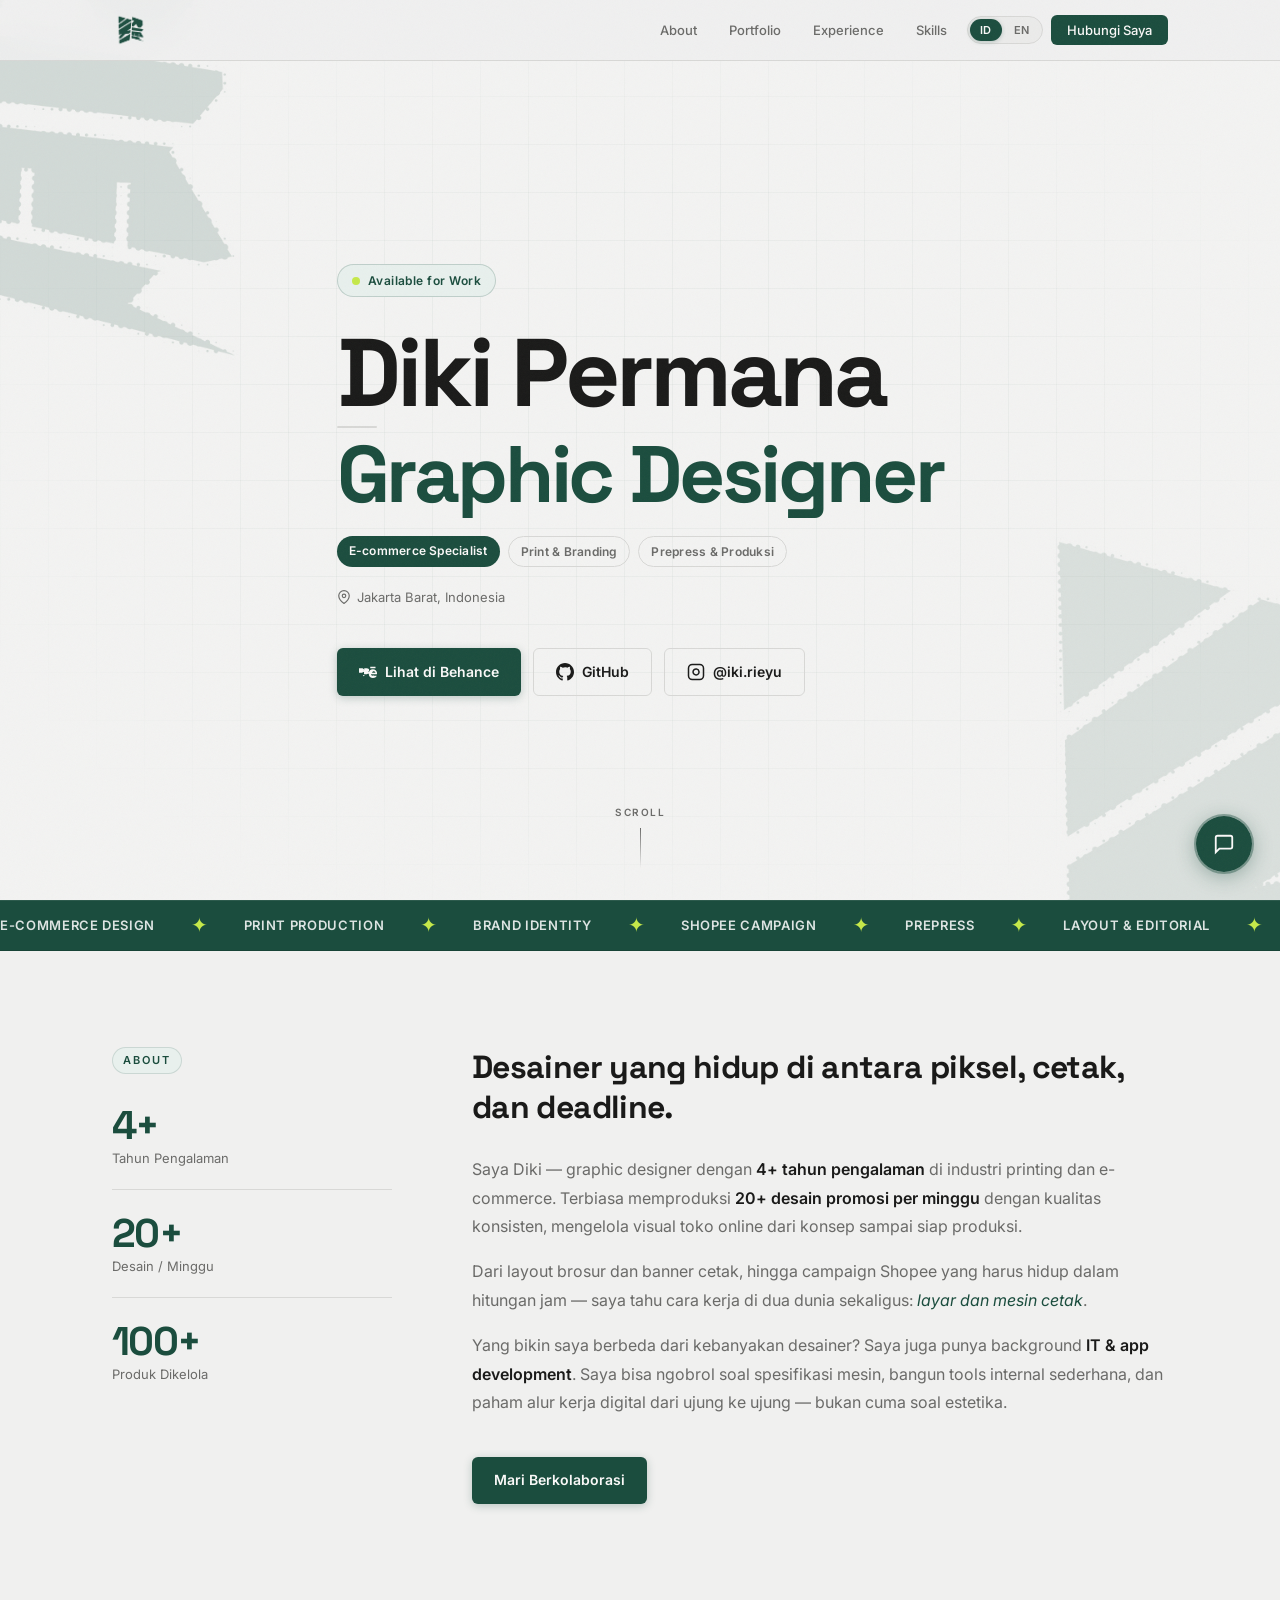
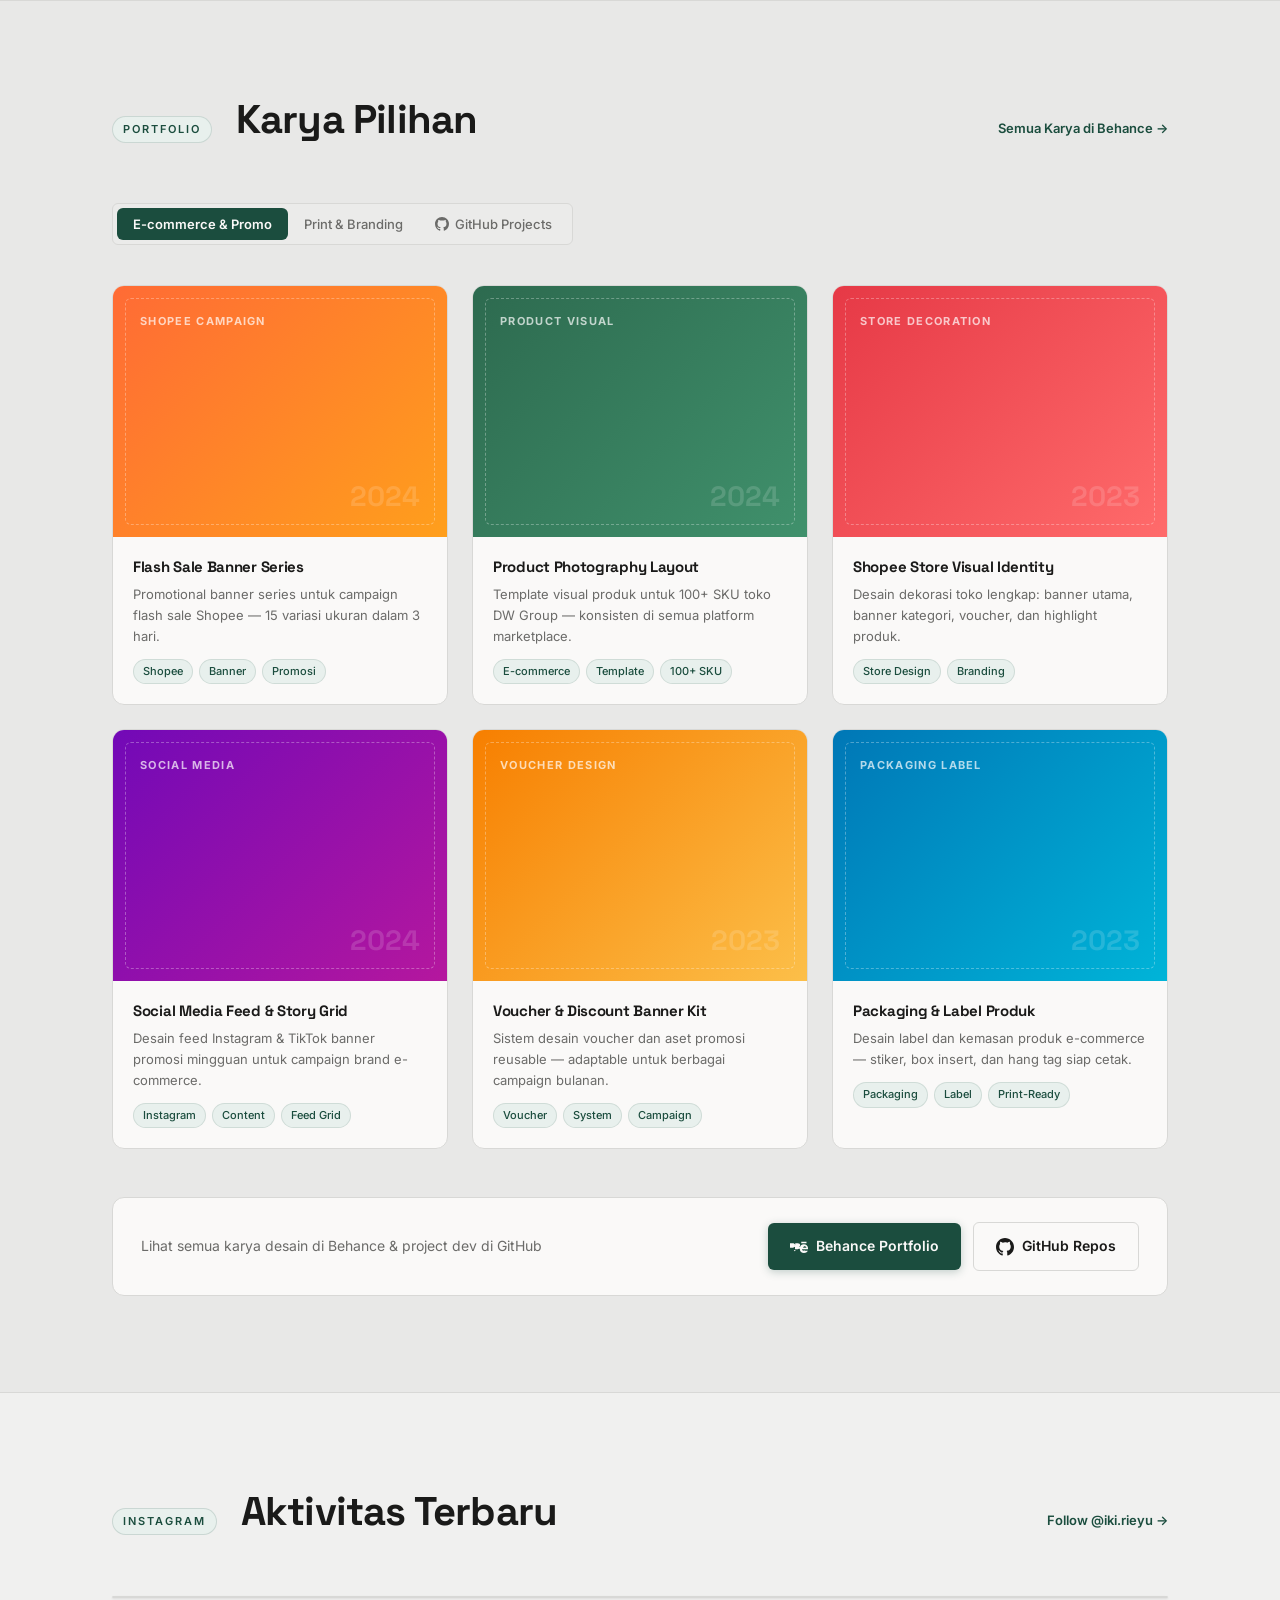
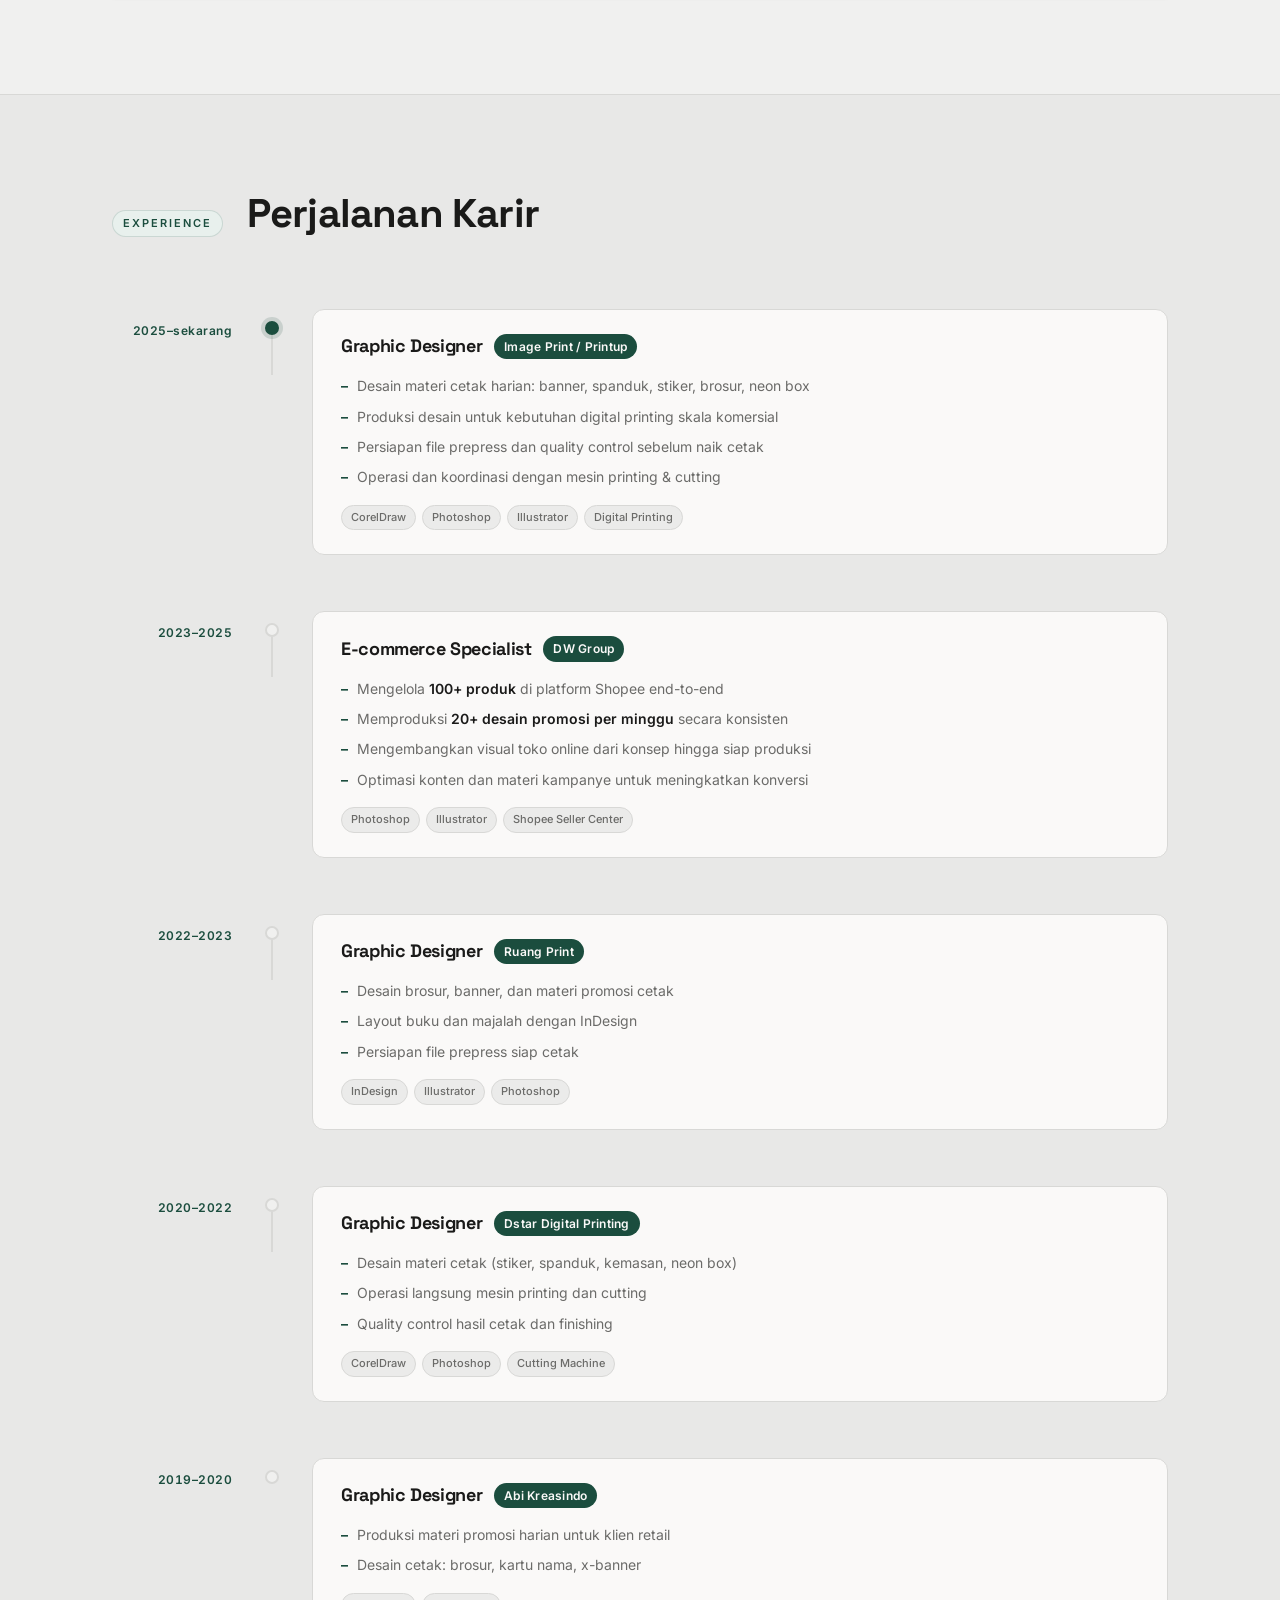
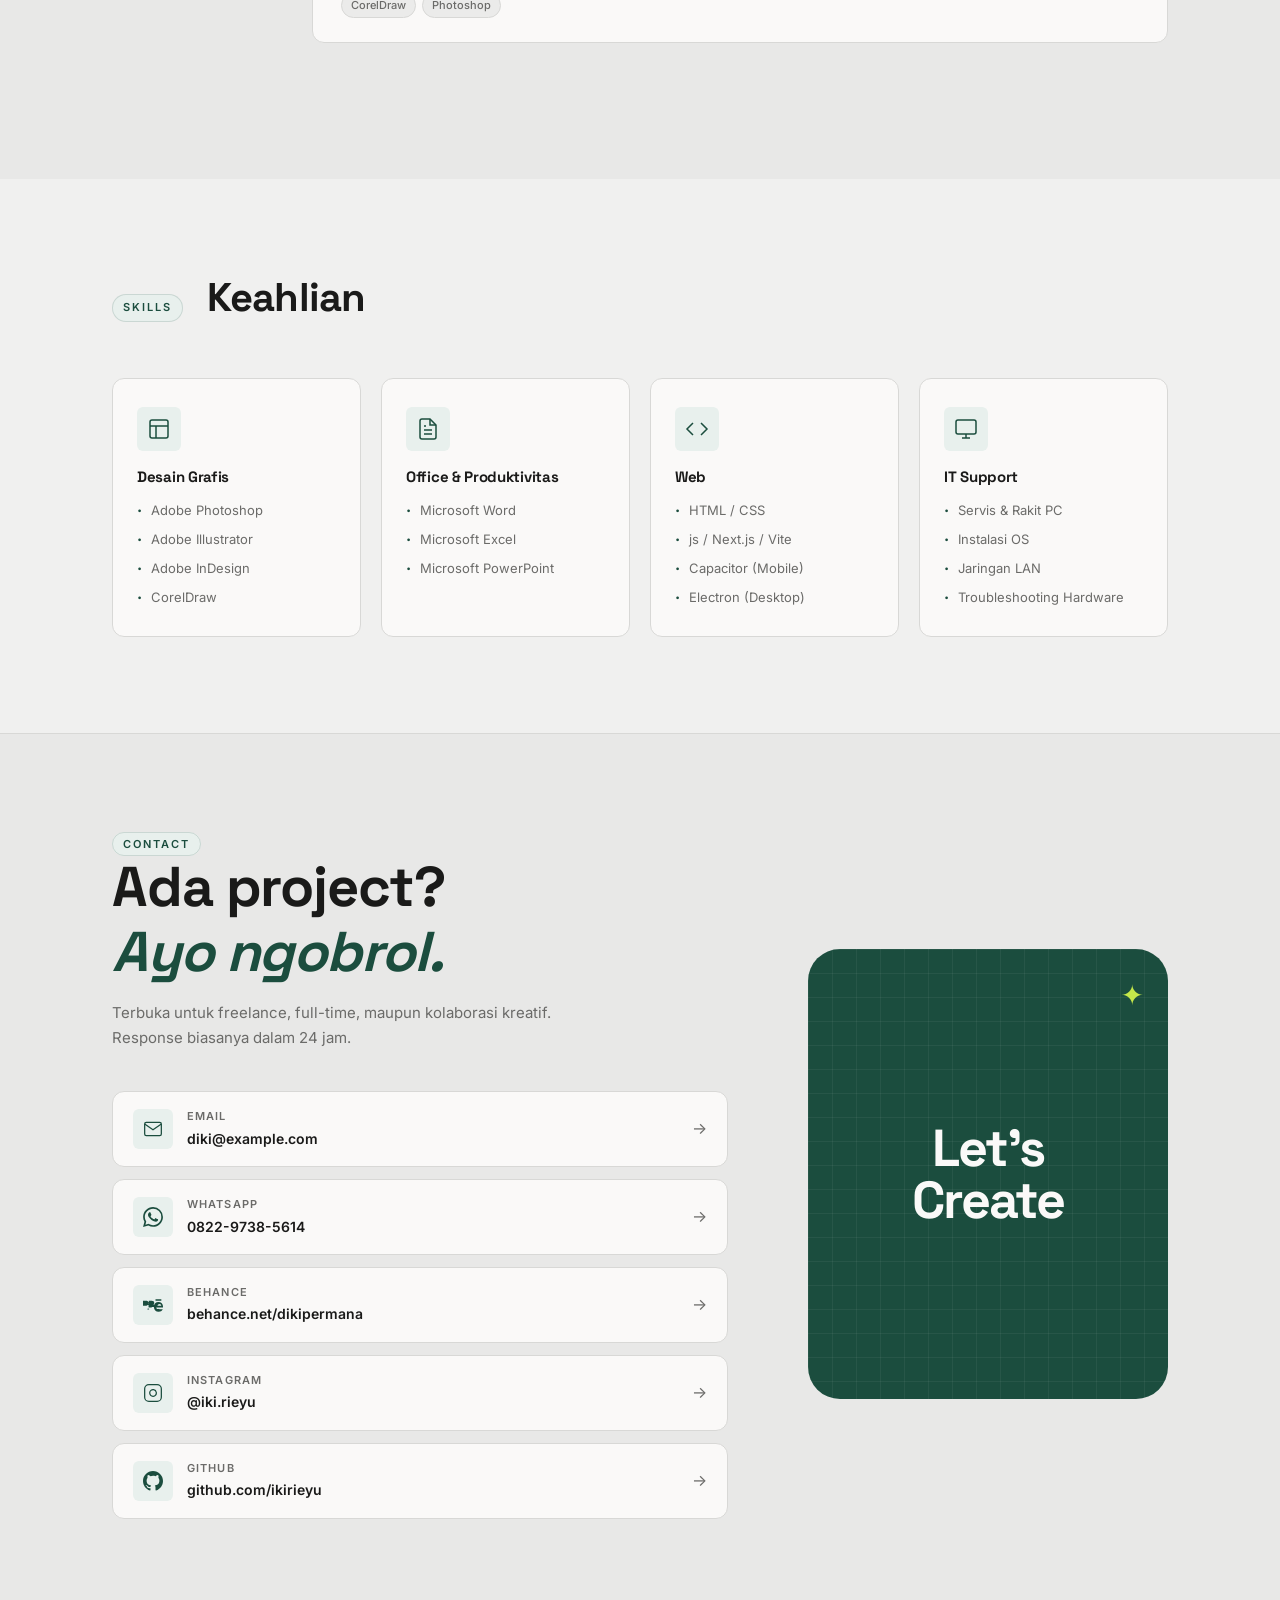
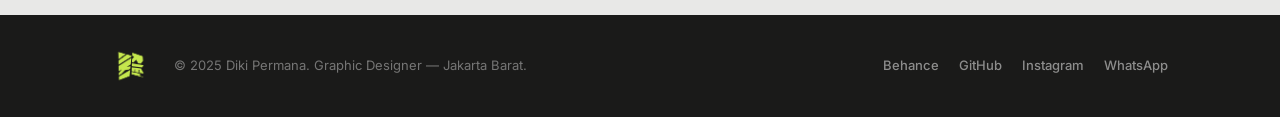
==== index.html @ aa4a09cc "refactor: optimize mobile layout, add dynamic portfolio config, and embed behold instagram feed" ====
<!DOCTYPE html>
<html lang="id">
<head>
  <meta charset="UTF-8" />
  <meta name="viewport" content="width=device-width, initial-scale=1.0" />
  <link rel="icon" type="image/png" href="./asset/icon.png?v=2" />
  <link rel="icon" type="image/x-icon" href="./asset/icon.png?v=2" />
  <link rel="shortcut icon" type="image/x-icon" href="./asset/icon.png?v=2" />
  <link rel="apple-touch-icon" href="./asset/icon.png?v=2" />
  <title>Diki Permana — Graphic Designer | E-commerce & Print Specialist</title>
  <meta name="description" content="Portfolio Diki Permana — Graphic Designer dengan 4+ tahun pengalaman di industri E-commerce & Print. Berbasis di Jakarta Barat." />
  <meta property="og:title" content="Diki Permana — Graphic Designer" />
  <meta property="og:description" content="E-commerce & Print Specialist berbasis di Jakarta Barat. Lihat karya terbaru di Behance dan Instagram." />
  <meta property="og:type" content="website" />
  <link rel="preconnect" href="https://fonts.googleapis.com" />
  <link rel="preconnect" href="https://fonts.gstatic.com" crossorigin />
  <link href="https://fonts.googleapis.com/css2?family=Inter:wght@300;400;500;600;700;900&family=Space+Grotesk:wght@400;500;600;700&display=swap" rel="stylesheet" />
  <link rel="stylesheet" href="style.css" />
  <script src="security.js"></script>
</head>
<body>

  <!-- GRAIN OVERLAY -->
  <div class="grain-overlay" aria-hidden="true"></div>

  <!-- ========== NAV ========== -->
  <nav class="nav" id="main-nav">
    <div class="nav-inner container">
      <a href="#hero" class="nav-logo">
        <img src="asset/header.png" alt="Diki Permana Logo" class="nav-logo-img" />
      </a>
      <ul class="nav-links">
        <li><a href="#about" data-i18n="nav.about">About</a></li>
        <li><a href="#portfolio" data-i18n="nav.portfolio">Portfolio</a></li>
        <li><a href="#experience" data-i18n="nav.experience">Experience</a></li>
        <li><a href="#skills" data-i18n="nav.skills">Skills</a></li>
        <li>
          <div class="lang-toggle" role="group" aria-label="Language selector">
            <button class="lang-btn active" data-lang="id" aria-pressed="true">ID</button>
            <button class="lang-btn" data-lang="en" aria-pressed="false">EN</button>
          </div>
        </li>
        <li><a href="#contact" class="nav-cta" data-i18n="nav.contact">Hubungi Saya</a></li>
      </ul>
      <button class="hamburger" id="hamburger" aria-label="Toggle menu" aria-expanded="false">
        <span></span><span></span>
      </button>
    </div>
    <div class="mobile-menu" id="mobile-menu">
      <ul>
        <li><a href="#about" data-i18n="nav.about">About</a></li>
        <li><a href="#portfolio" data-i18n="nav.portfolio">Portfolio</a></li>
        <li><a href="#experience" data-i18n="nav.experience">Experience</a></li>
        <li><a href="#skills" data-i18n="nav.skills">Skills</a></li>
        <li><a href="#contact" data-i18n="nav.contact">Hubungi Saya</a></li>
      </ul>
      <div class="mobile-lang-wrap">
        <span class="mobile-lang-label">Bahasa / Language</span>
        <div class="lang-toggle" role="group" aria-label="Language selector">
          <button class="lang-btn active" data-lang="id" aria-pressed="true">ID</button>
          <button class="lang-btn" data-lang="en" aria-pressed="false">EN</button>
        </div>
      </div>
    </div>
  </nav>

  <!-- ========== HERO ========== -->
  <section class="hero" id="hero">
    <div class="hero-bg-logo" aria-hidden="true">
      <img src="asset/bg1.jpg" alt="" class="hero-bg-logo-img" />
    </div>
    <div class="hero-bg-grid" aria-hidden="true"></div>
    <div class="container hero-inner">
      <div class="hero-badge">
        <span class="badge-dot"></span>
        <span data-i18n="hero.badge">Available for Work</span>
      </div>
      <h1 class="hero-title">
        <span class="hero-name">Diki Permana</span>
        <span class="hero-line-divider" aria-hidden="true">—</span>
        <span class="hero-role" data-i18n="hero.role">Graphic Designer</span>
      </h1>
      <p class="hero-spec">
        <span class="tag tag-green" data-i18n="hero.tag_ecommerce">E-commerce Specialist</span>
        <span class="tag tag-outline" data-i18n="hero.tag_print">Print & Branding</span>
        <span class="tag tag-outline" data-i18n="hero.tag_prepress">Prepress & Produksi</span>
      </p>
      <p class="hero-location">
        <svg width="14" height="14" viewBox="0 0 24 24" fill="none" stroke="currentColor" stroke-width="2" aria-hidden="true"><path d="M21 10c0 7-9 13-9 13s-9-6-9-13a9 9 0 0 1 18 0z"/><circle cx="12" cy="10" r="3"/></svg>
        <span data-i18n="hero.location">Jakarta Barat, Indonesia</span>
      </p>
      <div class="hero-cta-group">
        <a href="https://www.behance.net/ikirieyu" target="_blank" rel="noopener noreferrer" class="btn btn-primary" id="btn-behance">
          <svg width="18" height="18" viewBox="0 0 24 24" fill="currentColor" aria-hidden="true"><path d="M22 7h-7v-2h7v2zm1.726 10c-.442 1.297-2.029 3-5.101 3-3.074 0-5.564-1.729-5.564-5.675 0-3.91 2.325-5.92 5.466-5.92 3.082 0 4.964 1.782 5.375 4.426.078.506.109 1.188.095 2.14H15.97c.13 1.2.836 1.9 2.032 1.9.449 0 .836-.21 1.139-.497l.586.626zm-7.718-4h5.908c-.118-1.14-.73-2.1-2.077-2.1-1.32 0-2.203.88-2.462 2.1h.631zm-9.645 4.5c-.58 0-1.079-.267-1.329-.68.208-.424.623-.68 1.329-.68.709 0 1.108.264 1.108.68 0 .42-.4.68-1.108.68zm0-5.5c-.626 0-1.108-.24-1.108-.68 0-.43.482-.68 1.108-.68.7 0 1.108.25 1.108.68s-.408.68-1.108.68zm4.318 2.5c0 .22-.14.4-.349.5H7.025c-.207-.1-.349-.28-.349-.5v-5h-.027c0 2.5-2.2 3.5-4.025 3.5H0V7h3.5c1.675 0 3.027.7 3.5 2.1V7h3.4c1.925 0 3.1 1 3.1 2.5 0 .8-.376 1.5-1.025 2 .875.42 1.525 1.2 1.525 2.5z"/></svg>
          <span data-i18n="hero.btn_behance">Lihat di Behance</span>
        </a>
        <a href="https://github.com/ikirieyu" target="_blank" rel="noopener noreferrer" class="btn btn-secondary" id="btn-github">
          <svg width="18" height="18" viewBox="0 0 24 24" fill="currentColor" aria-hidden="true"><path d="M12 0C5.374 0 0 5.373 0 12c0 5.302 3.438 9.8 8.207 11.387.599.111.793-.261.793-.577v-2.234c-3.338.726-4.033-1.416-4.033-1.416-.546-1.387-1.333-1.756-1.333-1.756-1.089-.745.083-.729.083-.729 1.205.084 1.839 1.237 1.839 1.237 1.07 1.834 2.807 1.304 3.492.997.107-.775.418-1.305.762-1.604-2.665-.305-5.467-1.334-5.467-5.931 0-1.311.469-2.381 1.236-3.221-.124-.303-.535-1.524.117-3.176 0 0 1.008-.322 3.301 1.23A11.509 11.509 0 0 1 12 5.803c1.02.005 2.047.138 3.006.404 2.291-1.552 3.297-1.23 3.297-1.23.653 1.653.242 2.874.118 3.176.77.84 1.235 1.911 1.235 3.221 0 4.609-2.807 5.624-5.479 5.921.43.372.823 1.102.823 2.222v3.293c0 .319.192.694.801.576C20.566 21.797 24 17.3 24 12c0-6.627-5.373-12-12-12z"/></svg>
          GitHub
        </a>
        <a href="https://www.instagram.com/iki.rieyu" target="_blank" rel="noopener noreferrer" class="btn btn-secondary" id="btn-instagram">
          <svg width="18" height="18" viewBox="0 0 24 24" fill="none" stroke="currentColor" stroke-width="2" aria-hidden="true"><rect x="2" y="2" width="20" height="20" rx="5" ry="5"/><path d="M16 11.37A4 4 0 1 1 12.63 8 4 4 0 0 1 16 11.37z"/><line x1="17.5" y1="6.5" x2="17.51" y2="6.5"/></svg>
          @iki.rieyu
        </a>
      </div>
    </div>
    <div class="hero-scroll-hint" aria-hidden="true">
      <span data-i18n="hero.scroll">Scroll</span>
      <div class="scroll-line"></div>
    </div>
  </section>

  <!-- ========== MARQUEE ========== -->
  <div class="marquee-strip" aria-hidden="true">
    <div class="marquee-track">
      <div class="marquee-group">
        <span data-i18n="marquee.ecommerce">E-commerce Design</span><span class="marquee-dot">✦</span>
        <span data-i18n="marquee.print">Print Production</span><span class="marquee-dot">✦</span>
        <span data-i18n="marquee.brand">Brand Identity</span><span class="marquee-dot">✦</span>
        <span data-i18n="marquee.shopee">Shopee Campaign</span><span class="marquee-dot">✦</span>
        <span data-i18n="marquee.prepress">Prepress</span><span class="marquee-dot">✦</span>
        <span data-i18n="marquee.layout">Layout &amp; Editorial</span><span class="marquee-dot">✦</span>
        <span data-i18n="marquee.ecommerce">E-commerce Design</span><span class="marquee-dot">✦</span>
        <span data-i18n="marquee.print">Print Production</span><span class="marquee-dot">✦</span>
        <span data-i18n="marquee.brand">Brand Identity</span><span class="marquee-dot">✦</span>
        <span data-i18n="marquee.shopee">Shopee Campaign</span><span class="marquee-dot">✦</span>
        <span data-i18n="marquee.prepress">Prepress</span><span class="marquee-dot">✦</span>
        <span data-i18n="marquee.layout">Layout &amp; Editorial</span><span class="marquee-dot">✦</span>
      </div>
      <div class="marquee-group" aria-hidden="true">
        <span data-i18n="marquee.ecommerce">E-commerce Design</span><span class="marquee-dot">✦</span>
        <span data-i18n="marquee.print">Print Production</span><span class="marquee-dot">✦</span>
        <span data-i18n="marquee.brand">Brand Identity</span><span class="marquee-dot">✦</span>
        <span data-i18n="marquee.shopee">Shopee Campaign</span><span class="marquee-dot">✦</span>
        <span data-i18n="marquee.prepress">Prepress</span><span class="marquee-dot">✦</span>
        <span data-i18n="marquee.layout">Layout &amp; Editorial</span><span class="marquee-dot">✦</span>
        <span data-i18n="marquee.ecommerce">E-commerce Design</span><span class="marquee-dot">✦</span>
        <span data-i18n="marquee.print">Print Production</span><span class="marquee-dot">✦</span>
        <span data-i18n="marquee.brand">Brand Identity</span><span class="marquee-dot">✦</span>
        <span data-i18n="marquee.shopee">Shopee Campaign</span><span class="marquee-dot">✦</span>
        <span data-i18n="marquee.prepress">Prepress</span><span class="marquee-dot">✦</span>
        <span data-i18n="marquee.layout">Layout &amp; Editorial</span><span class="marquee-dot">✦</span>
      </div>
    </div>
  </div>

  <!-- ========== ABOUT ========== -->
  <section class="section about-section" id="about">
    <div class="container about-grid">
      <div class="about-label-col">
        <span class="section-label" data-i18n="about.label">About</span>
        <div class="about-stats">
          <div class="stat-item">
            <span class="stat-num">4+</span>
            <span class="stat-desc" data-i18n="about.stat1_desc">Tahun Pengalaman</span>
          </div>
          <div class="stat-item">
            <span class="stat-num">20+</span>
            <span class="stat-desc" data-i18n="about.stat2_desc">Desain / Minggu</span>
          </div>
          <div class="stat-item">
            <span class="stat-num">100+</span>
            <span class="stat-desc" data-i18n="about.stat3_desc">Produk Dikelola</span>
          </div>
        </div>
      </div>
      <div class="about-content">
        <h2 class="about-heading" data-i18n="about.heading">
          Desainer yang hidup di antara piksel, cetak, dan deadline.
        </h2>
        <div class="about-body">
          <p data-i18n="about.p1">
            Saya Diki — graphic designer dengan <strong>4+ tahun pengalaman</strong> di industri printing dan e-commerce. Terbiasa memproduksi <strong>20+ desain promosi per minggu</strong> dengan kualitas konsisten, mengelola visual toko online dari konsep sampai siap produksi.
          </p>
          <p data-i18n="about.p2">
            Dari layout brosur dan banner cetak, hingga campaign Shopee yang harus hidup dalam hitungan jam — saya tahu cara kerja di dua dunia sekaligus: <em>layar dan mesin cetak</em>.
          </p>
          <p data-i18n="about.p3">
            Yang bikin saya berbeda dari kebanyakan desainer? Saya juga punya background <strong>IT &amp; app development</strong>. Saya bisa ngobrol soal spesifikasi mesin, bangun tools internal sederhana, dan paham alur kerja digital dari ujung ke ujung — bukan cuma soal estetika.
          </p>
        </div>
        <a href="#contact" class="btn btn-primary about-cta" data-i18n="about.cta">Mari Berkolaborasi</a>
      </div>
    </div>
  </section>

  <!-- ========== PORTFOLIO ========== -->
  <section class="section portfolio-section" id="portfolio">
    <div class="container">
      <div class="section-header">
        <span class="section-label" data-i18n="portfolio.label">Portfolio</span>
        <h2 class="section-title" data-i18n="portfolio.title">Karya Pilihan</h2>
        <a href="https://www.behance.net/" target="_blank" rel="noopener noreferrer" class="btn btn-ghost" id="btn-behance-all" data-i18n="portfolio.all_behance">
          Semua Karya di Behance →
        </a>
      </div>

      <!-- Dynamic Category Tabs -->
      <div class="portfolio-tabs" id="portfolio-tabs-container" role="tablist"></div>

      <!-- Dynamic Portfolio Grid Container -->
      <div class="portfolio-grid" id="portfolio-cards-grid"></div>


      <div class="behance-cta-block">
        <p data-i18n="portfolio.bottom_cta">Lihat semua karya desain di Behance &amp; project dev di GitHub</p>
        <div class="cta-block-btns">
          <a href="https://www.behance.net/ikirieyu" target="_blank" rel="noopener noreferrer" class="btn btn-primary" id="btn-behance-bottom">
            <svg width="18" height="18" viewBox="0 0 24 24" fill="currentColor" aria-hidden="true"><path d="M22 7h-7v-2h7v2zm1.726 10c-.442 1.297-2.029 3-5.101 3-3.074 0-5.564-1.729-5.564-5.675 0-3.91 2.325-5.92 5.466-5.92 3.082 0 4.964 1.782 5.375 4.426.078.506.109 1.188.095 2.14H15.97c.13 1.2.836 1.9 2.032 1.9.449 0 .836-.21 1.139-.497l.586.626zm-7.718-4h5.908c-.118-1.14-.73-2.1-2.077-2.1-1.32 0-2.203.88-2.462 2.1h.631zm-9.645 4.5c-.58 0-1.079-.267-1.329-.68.208-.424.623-.68 1.329-.68.709 0 1.108.264 1.108.68 0 .42-.4.68-1.108.68zm0-5.5c-.626 0-1.108-.24-1.108-.68 0-.43.482-.68 1.108-.68.7 0 1.108.25 1.108.68s-.408.68-1.108.68zm4.318 2.5c0 .22-.14.4-.349.5H7.025c-.207-.1-.349-.28-.349-.5v-5h-.027c0 2.5-2.2 3.5-4.025 3.5H0V7h3.5c1.675 0 3.027.7 3.5 2.1V7h3.4c1.925 0 3.1 1 3.1 2.5 0 .8-.376 1.5-1.025 2 .875.42 1.525 1.2 1.525 2.5z"/></svg>
            <span data-i18n="portfolio.btn_behance_bottom">Behance Portfolio</span>
          </a>
          <a href="https://github.com/ikirieyu" target="_blank" rel="noopener noreferrer" class="btn btn-secondary" id="btn-github-cta">
            <svg width="18" height="18" viewBox="0 0 24 24" fill="currentColor" aria-hidden="true"><path d="M12 0C5.374 0 0 5.373 0 12c0 5.302 3.438 9.8 8.207 11.387.599.111.793-.261.793-.577v-2.234c-3.338.726-4.033-1.416-4.033-1.416-.546-1.387-1.333-1.756-1.333-1.756-1.089-.745.083-.729.083-.729 1.205.084 1.839 1.237 1.839 1.237 1.07 1.834 2.807 1.304 3.492.997.107-.775.418-1.305.762-1.604-2.665-.305-5.467-1.334-5.467-5.931 0-1.311.469-2.381 1.236-3.221-.124-.303-.535-1.524.117-3.176 0 0 1.008-.322 3.301 1.23A11.509 11.509 0 0 1 12 5.803c1.02.005 2.047.138 3.006.404 2.291-1.552 3.297-1.23 3.297-1.23.653 1.653.242 2.874.118 3.176.77.84 1.235 1.911 1.235 3.221 0 4.609-2.807 5.624-5.479 5.921.43.372.823 1.102.823 2.222v3.293c0 .319.192.694.801.576C20.566 21.797 24 17.3 24 12c0-6.627-5.373-12-12-12z"/></svg>
            <span data-i18n="portfolio.btn_github_bottom">GitHub Repos</span>
          </a>
        </div>
      </div>
    </div>
  </section>

  <!-- ========== INSTAGRAM ========== -->
  <section class="section instagram-section" id="instagram">
    <div class="container">
      <div class="section-header">
        <span class="section-label" data-i18n="ig.label">Instagram</span>
        <h2 class="section-title" data-i18n="ig.title">Aktivitas Terbaru</h2>
        <a href="https://www.instagram.com/iki.rieyu" target="_blank" rel="noopener noreferrer" class="btn btn-ghost" id="btn-ig-follow" data-i18n="ig.follow">
          Follow @iki.rieyu →
        </a>
      </div>
      <div class="ig-embed-wrapper">
        <behold-widget feed-id="lJ9FjEJKfkFE6bsyhN7O"></behold-widget>
        <script>
          (() => {
            if(window.__bhldScript)return;window.__bhldScript=true;
            const d=document,s=d.createElement("script");s.type="module";
            s.src="https://w.behold.so/widget.js";setTimeout(()=>{d.head.append(s);},0);
          })();
        </script>
      </div>

    </div>
  </section>

  <!-- ========== EXPERIENCE ========== -->
  <section class="section experience-section" id="experience">
    <div class="container">
      <div class="section-header">
        <span class="section-label" data-i18n="exp.label">Experience</span>
        <h2 class="section-title" data-i18n="exp.title">Perjalanan Karir</h2>
      </div>
      <div class="timeline">

        <div class="timeline-item" data-aos="fade-up">
          <div class="timeline-left">
            <span class="timeline-year" data-i18n="exp.present">2025–sekarang</span>
          </div>
          <div class="timeline-connector">
            <div class="timeline-dot current"></div>
            <div class="timeline-line"></div>
          </div>
          <div class="timeline-right">
            <div class="timeline-card">
              <div class="tc-header">
                <h3 data-i18n="exp.job1_title">Graphic Designer</h3>
                <span class="company-badge" data-i18n="exp.job1_company">Image Print / Printup</span>
              </div>
              <ul class="tc-list">
                <li data-i18n="exp.job1_li1">Desain materi cetak harian: banner, spanduk, stiker, brosur, neon box</li>
                <li data-i18n="exp.job1_li2">Produksi desain untuk kebutuhan digital printing skala komersial</li>
                <li data-i18n="exp.job1_li3">Persiapan file prepress dan quality control sebelum naik cetak</li>
                <li data-i18n="exp.job1_li4">Operasi dan koordinasi dengan mesin printing &amp; cutting</li>
              </ul>
              <div class="tc-tools">
                <span>CorelDraw</span><span>Photoshop</span><span>Illustrator</span><span>Digital Printing</span>
              </div>
            </div>
          </div>
        </div>

        <div class="timeline-item" data-aos="fade-up">
          <div class="timeline-left">
            <span class="timeline-year">2023–2025</span>
          </div>
          <div class="timeline-connector">
            <div class="timeline-dot"></div>
            <div class="timeline-line"></div>
          </div>
          <div class="timeline-right">
            <div class="timeline-card">
              <div class="tc-header">
                <h3 data-i18n="exp.job2_title">E-commerce Specialist</h3>
                <span class="company-badge" data-i18n="exp.job2_company">DW Group</span>
              </div>
              <ul class="tc-list">
                <li data-i18n="exp.job2_li1">Mengelola <strong>100+ produk</strong> di platform Shopee end-to-end</li>
                <li data-i18n="exp.job2_li2">Memproduksi <strong>20+ desain promosi per minggu</strong> secara konsisten</li>
                <li data-i18n="exp.job2_li3">Mengembangkan visual toko online dari konsep hingga siap produksi</li>
                <li data-i18n="exp.job2_li4">Optimasi konten dan materi kampanye untuk meningkatkan konversi</li>
              </ul>
              <div class="tc-tools">
                <span>Photoshop</span><span>Illustrator</span><span>Shopee Seller Center</span>
              </div>
            </div>
          </div>
        </div>

        <div class="timeline-item" data-aos="fade-up">
          <div class="timeline-left">
            <span class="timeline-year">2022–2023</span>
          </div>
          <div class="timeline-connector">
            <div class="timeline-dot"></div>
            <div class="timeline-line"></div>
          </div>
          <div class="timeline-right">
            <div class="timeline-card">
              <div class="tc-header">
                <h3 data-i18n="exp.job3_title">Graphic Designer</h3>
                <span class="company-badge" data-i18n="exp.job3_company">Ruang Print</span>
              </div>
              <ul class="tc-list">
                <li data-i18n="exp.job3_li1">Desain brosur, banner, dan materi promosi cetak</li>
                <li data-i18n="exp.job3_li2">Layout buku dan majalah dengan InDesign</li>
                <li data-i18n="exp.job3_li3">Persiapan file prepress siap cetak</li>
              </ul>
              <div class="tc-tools">
                <span>InDesign</span><span>Illustrator</span><span>Photoshop</span>
              </div>
            </div>
          </div>
        </div>

        <div class="timeline-item" data-aos="fade-up">
          <div class="timeline-left">
            <span class="timeline-year">2020–2022</span>
          </div>
          <div class="timeline-connector">
            <div class="timeline-dot"></div>
            <div class="timeline-line"></div>
          </div>
          <div class="timeline-right">
            <div class="timeline-card">
              <div class="tc-header">
                <h3 data-i18n="exp.job4_title">Graphic Designer</h3>
                <span class="company-badge" data-i18n="exp.job4_company">Dstar Digital Printing</span>
              </div>
              <ul class="tc-list">
                <li data-i18n="exp.job4_li1">Desain materi cetak (stiker, spanduk, kemasan, neon box)</li>
                <li data-i18n="exp.job4_li2">Operasi langsung mesin printing dan cutting</li>
                <li data-i18n="exp.job4_li3">Quality control hasil cetak dan finishing</li>
              </ul>
              <div class="tc-tools">
                <span>CorelDraw</span><span>Photoshop</span><span>Cutting Machine</span>
              </div>
            </div>
          </div>
        </div>

        <div class="timeline-item" data-aos="fade-up">
          <div class="timeline-left">
            <span class="timeline-year">2019–2020</span>
          </div>
          <div class="timeline-connector">
            <div class="timeline-dot"></div>
          </div>
          <div class="timeline-right">
            <div class="timeline-card">
              <div class="tc-header">
                <h3 data-i18n="exp.job5_title">Graphic Designer</h3>
                <span class="company-badge" data-i18n="exp.job5_company">Abi Kreasindo</span>
              </div>
              <ul class="tc-list">
                <li data-i18n="exp.job5_li1">Produksi materi promosi harian untuk klien retail</li>
                <li data-i18n="exp.job5_li2">Desain cetak: brosur, kartu nama, x-banner</li>
              </ul>
              <div class="tc-tools">
                <span>CorelDraw</span><span>Photoshop</span>
              </div>
            </div>
          </div>
        </div>

      </div>
    </div>
  </section>

  <!-- ========== SKILLS ========== -->
  <section class="section skills-section" id="skills">
    <div class="container">
      <div class="section-header">
        <span class="section-label" data-i18n="skills.label">Skills</span>
        <h2 class="section-title" data-i18n="skills.title">Keahlian</h2>
      </div>
      <div class="skills-grid">

        <div class="skill-card" data-aos="fade-up">
          <div class="skill-icon">
            <svg width="24" height="24" viewBox="0 0 24 24" fill="none" stroke="currentColor" stroke-width="1.5" aria-hidden="true"><rect x="3" y="3" width="18" height="18" rx="2"/><path d="M3 9h18M9 21V9"/></svg>
          </div>
          <h3 data-i18n="skills.cat1_title">Desain Grafis</h3>
          <ul>
            <li>Adobe Photoshop</li>
            <li>Adobe Illustrator</li>
            <li>Adobe InDesign</li>
            <li>CorelDraw</li>
          </ul>
        </div>

        <div class="skill-card" data-aos="fade-up" data-aos-delay="80">
          <div class="skill-icon">
            <svg width="24" height="24" viewBox="0 0 24 24" fill="none" stroke="currentColor" stroke-width="1.5" aria-hidden="true"><path d="M14 2H6a2 2 0 0 0-2 2v16a2 2 0 0 0 2 2h12a2 2 0 0 0 2-2V8z"/><polyline points="14 2 14 8 20 8"/><line x1="16" y1="13" x2="8" y2="13"/><line x1="16" y1="17" x2="8" y2="17"/><polyline points="10 9 9 9 8 9"/></svg>
          </div>
          <h3 data-i18n="skills.cat2_title">Office &amp; Produktivitas</h3>
          <ul>
            <li>Microsoft Word</li>
            <li>Microsoft Excel</li>
            <li>Microsoft PowerPoint</li>
          </ul>
        </div>

        <div class="skill-card" data-aos="fade-up" data-aos-delay="160">
          <div class="skill-icon">
            <svg width="24" height="24" viewBox="0 0 24 24" fill="none" stroke="currentColor" stroke-width="1.5" aria-hidden="true"><polyline points="16 18 22 12 16 6"/><polyline points="8 6 2 12 8 18"/></svg>
          </div>
          <h3 data-i18n="skills.cat3_title">Web</h3>
          <ul>
            <li>HTML / CSS</li>
            <li>js / Next.js / Vite</li>
            <li>Capacitor (Mobile)</li>
            <li>Electron (Desktop)</li>
          </ul>
        </div>

        <div class="skill-card" data-aos="fade-up" data-aos-delay="240">
          <div class="skill-icon">
            <svg width="24" height="24" viewBox="0 0 24 24" fill="none" stroke="currentColor" stroke-width="1.5" aria-hidden="true"><rect x="2" y="3" width="20" height="14" rx="2"/><line x1="8" y1="21" x2="16" y2="21"/><line x1="12" y1="17" x2="12" y2="21"/></svg>
          </div>
          <h3 data-i18n="skills.cat4_title">IT Support</h3>
          <ul>
            <li data-i18n="skills.it_pc">Servis &amp; Rakit PC</li>
            <li data-i18n="skills.it_os">Instalasi OS</li>
            <li data-i18n="skills.it_lan">Jaringan LAN</li>
            <li data-i18n="skills.it_hw">Troubleshooting Hardware</li>
          </ul>
        </div>

      </div>
    </div>
  </section>

  <!-- ========== CONTACT ========== -->
  <section class="section contact-section" id="contact">
    <div class="container contact-inner">
      <div class="contact-left">
        <span class="section-label" data-i18n="contact.label">Contact</span>
        <h2 class="contact-heading" data-i18n="contact.heading">Ada project? <br/><em>Ayo ngobrol.</em></h2>
        <p class="contact-sub" data-i18n="contact.sub">Terbuka untuk freelance, full-time, maupun kolaborasi kreatif. Response biasanya dalam 24 jam.</p>
        <div class="contact-links">
          <a href="mailto:diki@example.com" class="contact-item" id="link-email">
            <div class="ci-icon">
              <svg width="20" height="20" viewBox="0 0 24 24" fill="none" stroke="currentColor" stroke-width="1.5" aria-hidden="true"><path d="M4 4h16c1.1 0 2 .9 2 2v12c0 1.1-.9 2-2 2H4c-1.1 0-2-.9-2-2V6c0-1.1.9-2 2-2z"/><polyline points="22,6 12,13 2,6"/></svg>
            </div>
            <div class="ci-text">
              <span class="ci-label">Email</span>
              <span class="ci-value">diki@example.com</span>
            </div>
            <span class="ci-arrow">→</span>
          </a>
          <a href="https://wa.me/6282297385614" target="_blank" rel="noopener noreferrer" class="contact-item" id="link-whatsapp">
            <div class="ci-icon">
              <svg width="20" height="20" viewBox="0 0 24 24" fill="currentColor" aria-hidden="true"><path d="M17.472 14.382c-.297-.149-1.758-.867-2.03-.967-.273-.099-.471-.148-.67.15-.197.297-.767.966-.94 1.164-.173.199-.347.223-.644.075-.297-.15-1.255-.463-2.39-1.475-.883-.788-1.48-1.761-1.653-2.059-.173-.297-.018-.458.13-.606.134-.133.298-.347.446-.52.149-.174.198-.298.298-.497.099-.198.05-.371-.025-.52-.075-.149-.669-1.612-.916-2.207-.242-.579-.487-.5-.669-.51-.173-.008-.371-.01-.57-.01-.198 0-.52.074-.792.372-.272.297-1.04 1.016-1.04 2.479 0 1.462 1.065 2.875 1.213 3.074.149.198 2.096 3.2 5.077 4.487.709.306 1.262.489 1.694.625.712.227 1.36.195 1.871.118.571-.085 1.758-.719 2.006-1.413.248-.694.248-1.289.173-1.413-.074-.124-.272-.198-.57-.347m-5.421 7.403h-.004a9.87 9.87 0 0 1-5.031-1.378l-.361-.214-3.741.982.998-3.648-.235-.374a9.86 9.86 0 0 1-1.51-5.26c.001-5.45 4.436-9.884 9.888-9.884 2.64 0 5.122 1.03 6.988 2.898a9.825 9.825 0 0 1 2.893 6.994c-.003 5.45-4.437 9.884-9.885 9.884m8.413-18.297A11.815 11.815 0 0 0 12.05 0C5.495 0 .16 5.335.157 11.892c0 2.096.547 4.142 1.588 5.945L.057 24l6.305-1.654a11.882 11.882 0 0 0 5.683 1.448h.005c6.554 0 11.89-5.335 11.893-11.893a11.821 11.821 0 0 0-3.48-8.413z"/></svg>
            </div>
            <div class="ci-text">
              <span class="ci-label">WhatsApp</span>
              <span class="ci-value">0822-9738-5614</span>
            </div>
            <span class="ci-arrow">→</span>
          </a>
          <a href="https://www.behance.net/" target="_blank" rel="noopener noreferrer" class="contact-item" id="link-behance">
            <div class="ci-icon">
              <svg width="20" height="20" viewBox="0 0 24 24" fill="currentColor" aria-hidden="true"><path d="M22 7h-7v-2h7v2zm1.726 10c-.442 1.297-2.029 3-5.101 3-3.074 0-5.564-1.729-5.564-5.675 0-3.91 2.325-5.92 5.466-5.92 3.082 0 4.964 1.782 5.375 4.426.078.506.109 1.188.095 2.14H15.97c.13 1.2.836 1.9 2.032 1.9.449 0 .836-.21 1.139-.497l.586.626zm-7.718-4h5.908c-.118-1.14-.73-2.1-2.077-2.1-1.32 0-2.203.88-2.462 2.1h.631zm-9.645 4.5c-.58 0-1.079-.267-1.329-.68.208-.424.623-.68 1.329-.68.709 0 1.108.264 1.108.68 0 .42-.4.68-1.108.68zm0-5.5c-.626 0-1.108-.24-1.108-.68 0-.43.482-.68 1.108-.68.7 0 1.108.25 1.108.68s-.408.68-1.108.68zm4.318 2.5c0 .22-.14.4-.349.5H7.025c-.207-.1-.349-.28-.349-.5v-5h-.027c0 2.5-2.2 3.5-4.025 3.5H0V7h3.5c1.675 0 3.027.7 3.5 2.1V7h3.4c1.925 0 3.1 1 3.1 2.5 0 .8-.376 1.5-1.025 2 .875.42 1.525 1.2 1.525 2.5z"/></svg>
            </div>
            <div class="ci-text">
              <span class="ci-label">Behance</span>
              <span class="ci-value">behance.net/dikipermana</span>
            </div>
            <span class="ci-arrow">→</span>
          </a>
          <a href="https://www.instagram.com/iki.rieyu" target="_blank" rel="noopener noreferrer" class="contact-item" id="link-instagram">
            <div class="ci-icon">
              <svg width="20" height="20" viewBox="0 0 24 24" fill="none" stroke="currentColor" stroke-width="1.5" aria-hidden="true"><rect x="2" y="2" width="20" height="20" rx="5" ry="5"/><path d="M16 11.37A4 4 0 1 1 12.63 8 4 4 0 0 1 16 11.37z"/><line x1="17.5" y1="6.5" x2="17.51" y2="6.5"/></svg>
            </div>
            <div class="ci-text">
              <span class="ci-label">Instagram</span>
              <span class="ci-value">@iki.rieyu</span>
            </div>
            <span class="ci-arrow">→</span>
          </a>
          <a href="https://github.com/ikirieyu" target="_blank" rel="noopener noreferrer" class="contact-item" id="link-github">
            <div class="ci-icon">
              <svg width="20" height="20" viewBox="0 0 24 24" fill="currentColor" aria-hidden="true"><path d="M12 0C5.374 0 0 5.373 0 12c0 5.302 3.438 9.8 8.207 11.387.599.111.793-.261.793-.577v-2.234c-3.338.726-4.033-1.416-4.033-1.416-.546-1.387-1.333-1.756-1.333-1.756-1.089-.745.083-.729.083-.729 1.205.084 1.839 1.237 1.839 1.237 1.07 1.834 2.807 1.304 3.492.997.107-.775.418-1.305.762-1.604-2.665-.305-5.467-1.334-5.467-5.931 0-1.311.469-2.381 1.236-3.221-.124-.303-.535-1.524.117-3.176 0 0 1.008-.322 3.301 1.23A11.509 11.509 0 0 1 12 5.803c1.02.005 2.047.138 3.006.404 2.291-1.552 3.297-1.23 3.297-1.23.653 1.653.242 2.874.118 3.176.77.84 1.235 1.911 1.235 3.221 0 4.609-2.807 5.624-5.479 5.921.43.372.823 1.102.823 2.222v3.293c0 .319.192.694.801.576C20.566 21.797 24 17.3 24 12c0-6.627-5.373-12-12-12z"/></svg>
            </div>
            <div class="ci-text">
              <span class="ci-label">GitHub</span>
              <span class="ci-value">github.com/ikirieyu</span>
            </div>
            <span class="ci-arrow">→</span>
          </a>
        </div>
      </div>
      <div class="contact-right">
        <div class="contact-card-deco">
          <div class="ccd-text">Let's<br/>Create</div>
          <div class="ccd-star">✦</div>
        </div>
      </div>
    </div>
  </section>

  <!-- ========== FOOTER ========== -->
  <footer class="footer">
    <div class="container footer-inner">
      <div class="footer-logo">
        <img src="asset/footer.png" alt="Diki Permana Logo" class="footer-logo-img" />
      </div>
      <p class="footer-copy" data-i18n="footer.copy">© 2025 Diki Permana. Graphic Designer — Jakarta Barat.</p>
      <div class="footer-links">
        <a href="https://www.behance.net/ikirieyu" target="_blank" rel="noopener noreferrer" id="footer-behance">Behance</a>
        <a href="https://github.com/ikirieyu" target="_blank" rel="noopener noreferrer" id="footer-github">GitHub</a>
        <a href="https://www.instagram.com/iki.rieyu" target="_blank" rel="noopener noreferrer" id="footer-ig">Instagram</a>
        <a href="https://wa.me/6282297385614" target="_blank" rel="noopener noreferrer" id="footer-wa">WhatsApp</a>
      </div>
    </div>
  </footer>

  <script src="i18n.js"></script>
  <script src="portfolio-data.js"></script>
  <script src="main.js"></script>
  <script src="chatbot.js"></script>
</body>

</html>
---- style.css ----
/* ============================================================
   DIKI PERMANA — WEBFOLIO
   Design: Off-white grain texture, Forest green accent, Editorial
   ============================================================ */

/* ---- DESIGN TOKENS ---- */
:root {
  --bg:           #F0F0EF;      /* off-white ~3% darker */
  --bg-alt:       #E8E8E7;
  --surface:      #EBEBEA;
  --border:       #D8D8D6;
  --text:         #1A1A19;
  --text-muted:   #6B6B69;
  --green:        #1B4D3E;      /* forest green */
  --green-light:  #2D6E59;
  --green-muted:  #E8F0ED;
  --lime:         #C5E84A;      /* lime accent from reference */
  --white:        #FAF9F8;
  --radius-sm:    6px;
  --radius-md:    12px;
  --radius-lg:    20px;
  --radius-xl:    32px;
  --shadow-sm:    0 1px 3px rgba(0,0,0,.06), 0 1px 2px rgba(0,0,0,.04);
  --shadow-md:    0 4px 16px rgba(0,0,0,.08);
  --shadow-lg:    0 12px 40px rgba(0,0,0,.12);
  --transition:   0.3s cubic-bezier(0.4, 0, 0.2, 1);
  --font-main:    'Inter', system-ui, sans-serif;
  --font-display: 'Space Grotesk', system-ui, sans-serif;
}

/* ---- RESET & BASE ---- */
*, *::before, *::after { box-sizing: border-box; margin: 0; padding: 0; }

html {
  scroll-behavior: smooth;
  font-size: 16px;
  -webkit-font-smoothing: antialiased;
}

body {
  font-family: var(--font-main);
  background-color: var(--bg);
  color: var(--text);
  line-height: 1.6;
  overflow-x: hidden;
  position: relative;
  -webkit-user-select: none;
  -moz-user-select: none;
  -ms-user-select: none;
  user-select: none;
}

img {
  -webkit-user-drag: none;
  user-select: none;
  display: block;
  max-width: 100%;
}

/* ---- GRAIN OVERLAY ---- */
.grain-overlay {
  position: fixed;
  inset: 0;
  pointer-events: none;
  z-index: 9999;
  opacity: 0.035;
  background-image: url("data:image/svg+xml,%3Csvg viewBox='0 0 512 512' xmlns='http://www.w3.org/2000/svg'%3E%3Cfilter id='noise'%3E%3CfeTurbulence type='fractalNoise' baseFrequency='0.85' numOctaves='4' stitchTiles='stitch'/%3E%3C/filter%3E%3Crect width='100%25' height='100%25' filter='url(%23noise)'/%3E%3C/svg%3E");
  background-size: 256px 256px;
}

/* ---- CONTAINER ---- */
.container {
  max-width: 1120px;
  margin: 0 auto;
  padding: 0 32px;
}

/* ---- TYPOGRAPHY ---- */
h1, h2, h3, h4 {
  font-family: var(--font-display);
  font-weight: 700;
  line-height: 1.15;
  letter-spacing: -0.02em;
}

a { color: inherit; text-decoration: none; }
ul { list-style: none; }
img { display: block; max-width: 100%; }

/* ---- SECTION COMMON ---- */
.section { padding: 96px 0; }

.section-header {
  display: flex;
  align-items: baseline;
  gap: 24px;
  margin-bottom: 56px;
  flex-wrap: wrap;
}

.section-label {
  font-family: var(--font-main);
  font-size: 11px;
  font-weight: 600;
  letter-spacing: 0.18em;
  text-transform: uppercase;
  color: var(--green);
  background: var(--green-muted);
  border: 1px solid rgba(27,77,62,0.15);
  padding: 4px 10px;
  border-radius: 100px;
}

.section-title {
  font-family: var(--font-display);
  font-size: clamp(28px, 4vw, 40px);
  font-weight: 700;
  color: var(--text);
  flex: 1;
}

/* ---- BUTTONS ---- */
.btn {
  display: inline-flex;
  align-items: center;
  gap: 8px;
  padding: 12px 22px;
  border-radius: var(--radius-sm);
  font-family: var(--font-main);
  font-size: 14px;
  font-weight: 600;
  cursor: pointer;
  border: none;
  transition: transform var(--transition), box-shadow var(--transition), background var(--transition), color var(--transition);
  white-space: nowrap;
}

.btn:hover { transform: translateY(-2px); }
.btn:active { transform: translateY(0); }

.btn-primary {
  background: var(--green);
  color: var(--white);
  box-shadow: 0 2px 8px rgba(27,77,62,0.25);
}
.btn-primary:hover {
  background: var(--green-light);
  box-shadow: 0 6px 20px rgba(27,77,62,0.35);
}

.btn-secondary {
  background: transparent;
  color: var(--text);
  border: 1.5px solid var(--border);
}
.btn-secondary:hover {
  border-color: var(--green);
  color: var(--green);
  background: var(--green-muted);
}

.btn-ghost {
  background: transparent;
  color: var(--green);
  padding: 8px 0;
  font-weight: 600;
  font-size: 13px;
  border-bottom: 1.5px solid transparent;
  border-radius: 0;
  margin-left: auto;
}
.btn-ghost:hover {
  border-bottom-color: var(--green);
  transform: none;
}

/* ============================================================
   NAVIGATION
   ============================================================ */
.nav {
  position: fixed;
  top: 0; left: 0; right: 0;
  z-index: 100;
  background: rgba(240, 240, 239, 0.88);
  backdrop-filter: blur(16px) saturate(1.4);
  -webkit-backdrop-filter: blur(16px) saturate(1.4);
  border-bottom: 1px solid var(--border);
  transition: box-shadow var(--transition);
}

.nav.scrolled { box-shadow: var(--shadow-sm); }

.nav-inner {
  display: flex;
  align-items: center;
  height: 60px;
  gap: 40px;
}

.nav-logo {
  display: flex;
  align-items: center;
}

.nav-logo-img {
  height: 38px;
  max-width: 150px;
  width: auto;
  object-fit: contain;
  display: block;
  transition: opacity var(--transition);
}

.nav-logo-img:hover {
  opacity: 0.88;
}

.nav-links {
  display: flex;
  align-items: center;
  gap: 8px;
  margin-left: auto;
}

.nav-links a {
  font-size: 13px;
  font-weight: 500;
  color: var(--text-muted);
  padding: 6px 12px;
  border-radius: var(--radius-sm);
  transition: color var(--transition), background var(--transition);
}

.nav-links a:hover {
  color: var(--green);
  background: var(--green-muted);
}

.nav-cta {
  background: var(--green) !important;
  color: var(--white) !important;
  padding: 7px 16px !important;
}

.nav-cta:hover {
  background: var(--green-light) !important;
  color: var(--white) !important;
}

/* ---- LANGUAGE TOGGLE ---- */
.lang-toggle {
  display: inline-flex;
  align-items: center;
  background: var(--surface);
  border: 1px solid var(--border);
  border-radius: 100px;
  padding: 2px;
  gap: 2px;
  user-select: none;
}

.lang-btn {
  font-family: var(--font-main);
  font-size: 11px;
  font-weight: 600;
  letter-spacing: 0.05em;
  color: var(--text-muted);
  background: transparent;
  border: none;
  padding: 4px 10px;
  border-radius: 100px;
  cursor: pointer;
  transition: all var(--transition);
}

.lang-btn:hover {
  color: var(--text);
}

.lang-btn.active {
  background: var(--green);
  color: var(--white);
  box-shadow: 0 1px 4px rgba(27,77,62,0.25);
}

.mobile-lang-wrap {
  margin-top: 16px;
  padding-top: 12px;
  border-top: 1px dashed var(--border);
  display: flex;
  align-items: center;
  justify-content: space-between;
}

.mobile-lang-label {
  font-size: 13px;
  font-weight: 500;
  color: var(--text-muted);
}

.hamburger {
  display: none;
  flex-direction: column;
  justify-content: center;
  align-items: center;
  gap: 5px;
  width: 40px;
  height: 40px;
  background: var(--surface);
  border: 1px solid var(--border);
  border-radius: var(--radius-sm);
  cursor: pointer;
  padding: 6px;
  margin-left: auto;
  transition: background var(--transition), border-color var(--transition);
}

.hamburger:hover {
  background: var(--bg-alt);
  border-color: var(--green);
}

.hamburger span {
  display: block;
  width: 20px;
  height: 2px;
  background: var(--text);
  border-radius: 2px;
  transition: transform 0.25s ease, opacity 0.25s ease, background 0.25s ease;
}

.hamburger.open span:first-child { transform: translateY(3.5px) rotate(45deg); background: var(--green); }
.hamburger.open span:last-child  { transform: translateY(-3.5px) rotate(-45deg); background: var(--green); }

.mobile-menu {
  display: none;
  position: absolute;
  top: 60px;
  left: 0;
  right: 0;
  background: rgba(240, 240, 239, 0.96);
  backdrop-filter: blur(20px);
  -webkit-backdrop-filter: blur(20px);
  border-bottom: 1px solid var(--border);
  padding: 20px 24px 28px;
  box-shadow: 0 16px 36px rgba(0, 0, 0, 0.1);
  animation: slide-down-menu 0.25s cubic-bezier(0.4, 0, 0.2, 1) forwards;
}

@keyframes slide-down-menu {
  from { opacity: 0; transform: translateY(-10px); }
  to   { opacity: 1; transform: translateY(0); }
}

.mobile-menu.open { display: block; }

.mobile-menu ul {
  display: flex;
  flex-direction: column;
  gap: 4px;
}

.mobile-menu a {
  display: flex;
  align-items: center;
  justify-content: space-between;
  padding: 12px 16px;
  font-size: 15px;
  font-weight: 600;
  color: var(--text);
  border-radius: var(--radius-sm);
  transition: color var(--transition), background var(--transition);
}

.mobile-menu a:hover,
.mobile-menu a.nav-active {
  color: var(--green);
  background: var(--green-muted);
}

/* ============================================================
   HERO
   ============================================================ */
.hero {
  min-height: 100vh;
  display: flex;
  align-items: center;
  padding-top: 60px;
  position: relative;
  overflow: hidden;
}

.hero-bg-logo {
  position: absolute;
  inset: 0;
  pointer-events: none;
  z-index: 0;
  display: flex;
  align-items: center;
  justify-content: center;
  overflow: hidden;
}

.hero-bg-logo-img {
  width: 100%;
  height: 100%;
  object-fit: cover;
  opacity: 0.5;
}

.hero-bg-grid {
  position: absolute;
  inset: 0;
  z-index: 1;
  background-image:
    linear-gradient(rgba(27,77,62,0.04) 1px, transparent 1px),
    linear-gradient(90deg, rgba(27,77,62,0.04) 1px, transparent 1px);
  background-size: 48px 48px;
  mask-image: radial-gradient(ellipse at center, black 40%, transparent 80%);
}

.hero-inner {
  padding-top: 80px;
  padding-bottom: 80px;
  position: relative;
  z-index: 1;
}

.hero-badge {
  display: inline-flex;
  align-items: center;
  gap: 8px;
  background: var(--green-muted);
  border: 1px solid rgba(27,77,62,0.2);
  border-radius: 100px;
  padding: 6px 14px;
  font-size: 12px;
  font-weight: 600;
  color: var(--green);
  margin-bottom: 32px;
  letter-spacing: 0.04em;
}

.badge-dot {
  width: 8px; height: 8px;
  border-radius: 50%;
  background: var(--lime);
  border: 2px solid rgba(197,232,74,0.4);
  animation: pulse-dot 2s infinite;
}

@keyframes pulse-dot {
  0%, 100% { box-shadow: 0 0 0 0 rgba(197,232,74,0.5); }
  50%       { box-shadow: 0 0 0 6px rgba(197,232,74,0); }
}

.hero-title {
  display: flex;
  flex-direction: column;
  gap: 0;
  margin-bottom: 24px;
}

.hero-name {
  font-family: var(--font-display);
  font-size: clamp(48px, 8.5vw, 96px);
  font-weight: 900;
  color: var(--text);
  letter-spacing: -0.04em;
  line-height: 0.92;
}

.hero-line-divider {
  display: block;
  width: 40px;
  height: 2.5px;
  background: var(--border);
  font-size: 0;
  line-height: 0;
  margin: 8px 0 10px;
  border-radius: 2px;
}

.hero-role {
  font-family: var(--font-display);
  font-size: clamp(38px, 6.5vw, 80px);
  font-weight: 700;
  color: var(--green);
  letter-spacing: -0.04em;
  line-height: 0.92;
}

.hero-spec {
  display: flex;
  flex-wrap: wrap;
  gap: 8px;
  margin-bottom: 20px;
}

.tag {
  display: inline-block;
  font-size: 12px;
  font-weight: 600;
  padding: 5px 12px;
  border-radius: 100px;
  letter-spacing: 0.02em;
}

.tag-green {
  background: var(--green);
  color: var(--white);
}

.tag-outline {
  background: transparent;
  color: var(--text-muted);
  border: 1.5px solid var(--border);
}

.hero-location {
  display: flex;
  align-items: center;
  gap: 6px;
  font-size: 13px;
  color: var(--text-muted);
  margin-bottom: 40px;
}

.hero-cta-group {
  display: flex;
  flex-wrap: wrap;
  gap: 12px;
}

.hero-scroll-hint {
  position: absolute;
  bottom: 32px;
  left: 50%;
  transform: translateX(-50%);
  display: flex;
  flex-direction: column;
  align-items: center;
  gap: 8px;
  font-size: 10px;
  font-weight: 600;
  letter-spacing: 0.15em;
  text-transform: uppercase;
  color: var(--text-muted);
  animation: float-hint 2s ease-in-out infinite;
}

.scroll-line {
  width: 1px;
  height: 40px;
  background: linear-gradient(to bottom, var(--text-muted), transparent);
}

@keyframes float-hint {
  0%, 100% { transform: translateX(-50%) translateY(0); }
  50%       { transform: translateX(-50%) translateY(6px); }
}

/* ============================================================
   MARQUEE
   ============================================================ */
.marquee-strip {
  overflow: hidden;
  background: var(--green);
  padding: 14px 0;
  border-top: 1px solid rgba(255,255,255,0.08);
  border-bottom: 1px solid rgba(0,0,0,0.1);
  display: flex;
  user-select: none;
}

.marquee-track {
  display: flex;
  white-space: nowrap;
  animation: marquee-scroll 35s linear infinite;
  width: max-content;
  will-change: transform;
}

.marquee-group {
  display: flex;
  align-items: center;
  gap: 36px;
  padding-right: 36px;
  flex-shrink: 0;
}

.marquee-group span:not(.marquee-dot) {
  font-size: 13px;
  font-weight: 600;
  letter-spacing: 0.05em;
  text-transform: uppercase;
  color: rgba(255,255,255,0.85);
}

.marquee-dot {
  color: var(--lime) !important;
  font-size: 20px !important;
  line-height: 1;
  vertical-align: middle;
}

@keyframes marquee-scroll {
  0%   { transform: translateX(0); }
  100% { transform: translateX(-50%); }
}

/* ============================================================
   ABOUT
   ============================================================ */
.about-section { background: var(--bg); }

.about-grid {
  display: grid;
  grid-template-columns: 280px 1fr;
  gap: 80px;
  align-items: start;
}

.about-label-col {
  position: sticky;
  top: 80px;
  display: flex;
  flex-direction: column;
  gap: 32px;
}

.about-label-col .section-label { align-self: flex-start; }

.about-stats {
  display: flex;
  flex-direction: column;
  gap: 24px;
}

.stat-item {
  display: flex;
  flex-direction: column;
  gap: 2px;
  padding-bottom: 20px;
  border-bottom: 1px solid var(--border);
}

.stat-item:last-child { border-bottom: none; }

.stat-num {
  font-family: var(--font-display);
  font-size: 40px;
  font-weight: 700;
  color: var(--green);
  letter-spacing: -0.04em;
  line-height: 1;
}

.stat-desc {
  font-size: 13px;
  color: var(--text-muted);
}

.about-heading {
  font-size: clamp(24px, 3vw, 32px);
  color: var(--text);
  margin-bottom: 28px;
  line-height: 1.25;
}

.about-body {
  display: flex;
  flex-direction: column;
  gap: 16px;
  margin-bottom: 40px;
}

.about-body p {
  font-size: 16px;
  color: var(--text-muted);
  line-height: 1.8;
}

.about-body strong { color: var(--text); font-weight: 600; }
.about-body em { color: var(--green); font-style: italic; }

/* ============================================================
   PORTFOLIO
   ============================================================ */
.portfolio-section {
  background: var(--bg-alt);
  border-top: 1px solid var(--border);
  border-bottom: 1px solid var(--border);
}

.portfolio-tabs {
  display: flex;
  gap: 0;
  background: var(--surface);
  border: 1px solid var(--border);
  border-radius: var(--radius-sm);
  padding: 4px;
  margin-bottom: 40px;
  width: fit-content;
  flex-wrap: wrap;
}

.tab-btn {
  background: transparent;
  border: none;
  cursor: pointer;
  font-family: var(--font-main);
  font-size: 13px;
  font-weight: 500;
  color: var(--text-muted);
  padding: 8px 16px;
  border-radius: var(--radius-sm);
  transition: background var(--transition), color var(--transition);
}

.tab-btn:hover { color: var(--green); }

.tab-btn.active {
  background: var(--green);
  color: var(--white);
  font-weight: 600;
}

.portfolio-panel { display: none; }
.portfolio-panel.active { display: block; }

.portfolio-grid {
  display: grid;
  grid-template-columns: repeat(3, 1fr);
  gap: 24px;
}

.portfolio-card {
  background: var(--white);
  border-radius: var(--radius-md);
  overflow: hidden;
  border: 1px solid var(--border);
  transition: transform var(--transition), box-shadow var(--transition);
}

.portfolio-card:hover {
  transform: translateY(-4px);
  box-shadow: var(--shadow-lg);
}

.card-thumb {
  position: relative;
  aspect-ratio: 4/3;
  overflow: hidden;
}

.card-thumb-img {
  width: 100%;
  height: 100%;
  object-fit: cover;
  display: block;
}

.tab-btn-github {
  display: inline-flex;
  align-items: center;
  gap: 6px;
}

/* Card thumbnail color themes */
.ec-1 { background: linear-gradient(135deg, #FF6B35 0%, #FF9F1C 100%); }
.ec-2 { background: linear-gradient(135deg, #2D6A4F 0%, #40916C 100%); }
.ec-3 { background: linear-gradient(135deg, #E63946 0%, #FF6B6B 100%); }
.ec-4 { background: linear-gradient(135deg, #7209B7 0%, #B5179E 100%); }
.ec-5 { background: linear-gradient(135deg, #F77F00 0%, #FCBF49 100%); }
.ec-6 { background: linear-gradient(135deg, #0077B6 0%, #00B4D8 100%); }
.print-1 { background: linear-gradient(135deg, #264653 0%, #2A9D8F 100%); }
.print-2 { background: linear-gradient(135deg, #457B9D 0%, #1D3557 100%); }
.print-3 { background: linear-gradient(135deg, #6D4C41 0%, #A1887F 100%); }
.print-4 { background: linear-gradient(135deg, #1B4D3E 0%, #52B788 100%); }
.print-5 { background: linear-gradient(135deg, #212529 0%, #495057 100%); }
.print-6 { background: linear-gradient(135deg, #9B2226 0%, #E63946 100%); }
.gh-1 { background: linear-gradient(135deg, #0d1117 0%, #1f2937 100%); }
.gh-2 { background: linear-gradient(135deg, #1f6feb 0%, #0969da 100%); }
.gh-3 { background: linear-gradient(135deg, #238636 0%, #2ea043 100%); }
.gh-4 { background: linear-gradient(135deg, #8957e5 0%, #6e40c9 100%); }
.gh-5 { background: linear-gradient(135deg, #d29922 0%, #9e6a03 100%); }
.gh-6 { background: linear-gradient(135deg, #1B4D3E 0%, #370617 100%); }


/* Dashed border inner decoration */
.card-thumb-inner {
  position: absolute;
  inset: 12px;
  border: 1.5px dashed rgba(255,255,255,0.3);
  border-radius: 6px;
  display: flex;
  flex-direction: column;
  justify-content: space-between;
  padding: 14px;
}

.thumb-label {
  font-size: 11px;
  font-weight: 700;
  letter-spacing: 0.12em;
  text-transform: uppercase;
  color: rgba(255,255,255,0.7);
}

.thumb-year {
  font-family: var(--font-display);
  font-size: 28px;
  font-weight: 700;
  color: rgba(255,255,255,0.15);
  align-self: flex-end;
  line-height: 1;
}

.card-overlay {
  position: absolute;
  inset: 0;
  background: rgba(27,77,62,0.88);
  display: flex;
  align-items: center;
  justify-content: center;
  opacity: 0;
  transition: opacity var(--transition);
}

.portfolio-card:hover .card-overlay { opacity: 1; }

.card-overlay-btns {
  display: flex;
  flex-direction: column;
  gap: 8px;
  align-items: center;
}

.card-link {
  font-size: 13px;
  font-weight: 600;
  color: var(--white);
  padding: 8px 18px;
  border: 1.5px solid rgba(255,255,255,0.5);
  border-radius: var(--radius-sm);
  transition: background var(--transition);
  white-space: nowrap;
}

.card-link:hover { background: rgba(255,255,255,0.15); }

.card-link-gh {
  border-color: rgba(197,232,74,0.6);
  color: var(--lime);
}

.card-link-gh:hover { background: rgba(197,232,74,0.15); }

.card-info {
  padding: 20px;
}

.card-info h3 {
  font-size: 15px;
  font-weight: 700;
  color: var(--text);
  margin-bottom: 8px;
  line-height: 1.3;
}

.card-info p {
  font-size: 13px;
  color: var(--text-muted);
  line-height: 1.6;
  margin-bottom: 12px;
}

.card-tags {
  display: flex;
  flex-wrap: wrap;
  gap: 6px;
}

.card-tags span {
  font-size: 11px;
  font-weight: 500;
  color: var(--green);
  background: var(--green-muted);
  border: 1px solid rgba(27,77,62,0.12);
  padding: 3px 9px;
  border-radius: 100px;
}

.behance-cta-block {
  margin-top: 48px;
  display: flex;
  align-items: center;
  gap: 16px;
  padding: 24px 28px;
  background: var(--white);
  border: 1px solid var(--border);
  border-radius: var(--radius-md);
}

.behance-cta-block p {
  font-size: 14px;
  color: var(--text-muted);
  flex: 1;
}

.cta-block-btns {
  display: flex;
  align-items: center;
  gap: 12px;
}

/* ============================================================
   INSTAGRAM
   ============================================================ */
.instagram-section { background: var(--bg); }

.ig-embed-wrapper {
  width: 100%;
  max-width: 100%;
  margin: 0 auto;
  border-radius: var(--radius-md);
  overflow: hidden;
  border: 1px solid var(--border);
  box-shadow: var(--shadow-sm);
  background: var(--surface);
}

.ig-embed-wrapper iframe,
behold-widget {
  width: 100% !important;
  display: block;
  border: none;
}

.ig-placeholder {
  background: var(--surface);
  min-height: 280px;
  display: flex;
  align-items: center;
  justify-content: center;
}

.ig-placeholder-inner {
  display: flex;
  flex-direction: column;
  align-items: center;
  gap: 12px;
  text-align: center;
  max-width: 400px;
  padding: 48px 32px;
  color: var(--text-muted);
}

.ig-placeholder-inner svg { opacity: 0.4; }

.ig-placeholder-inner p { font-size: 15px; font-weight: 500; color: var(--text); }
.ig-placeholder-inner strong { color: var(--green); }

.ig-note {
  font-size: 12px !important;
  color: var(--text-muted) !important;
  font-weight: 400 !important;
  line-height: 1.6;
}

/* ============================================================
   EXPERIENCE / TIMELINE
   ============================================================ */
.experience-section {
  background: var(--bg-alt);
  border-top: 1px solid var(--border);
}

.timeline {
  display: flex;
  flex-direction: column;
  gap: 0;
}

.timeline-item {
  display: grid;
  grid-template-columns: 120px 40px 1fr;
  gap: 0 20px;
  align-items: start;
}

.timeline-left {
  padding-top: 24px;
  text-align: right;
}

.timeline-year {
  font-size: 12px;
  font-weight: 600;
  color: var(--green);
  letter-spacing: 0.04em;
  font-variant-numeric: tabular-nums;
}

.timeline-connector {
  display: flex;
  flex-direction: column;
  align-items: center;
  gap: 0;
}

.timeline-dot {
  width: 14px;
  height: 14px;
  border-radius: 50%;
  background: var(--bg);
  border: 2.5px solid var(--border);
  margin-top: 28px;
  flex-shrink: 0;
  transition: border-color var(--transition);
  position: relative;
  z-index: 1;
}

.timeline-dot.current {
  background: var(--green);
  border-color: var(--green);
  box-shadow: 0 0 0 4px rgba(27,77,62,0.15);
}

.timeline-line {
  width: 2px;
  flex: 1;
  background: var(--border);
  min-height: 40px;
}

.timeline-right {
  padding-bottom: 40px;
}

.timeline-card {
  background: var(--white);
  border: 1px solid var(--border);
  border-radius: var(--radius-md);
  padding: 24px 28px;
  margin-top: 16px;
  transition: box-shadow var(--transition), border-color var(--transition);
}

.timeline-card:hover {
  box-shadow: var(--shadow-md);
  border-color: rgba(27,77,62,0.2);
}

.tc-header {
  display: flex;
  align-items: center;
  gap: 12px;
  margin-bottom: 16px;
  flex-wrap: wrap;
}

.tc-header h3 {
  font-size: 18px;
  font-weight: 700;
  color: var(--text);
}

.company-badge {
  font-size: 12px;
  font-weight: 600;
  background: var(--green);
  color: var(--white);
  padding: 3px 10px;
  border-radius: 100px;
  letter-spacing: 0.02em;
}

.tc-list {
  display: flex;
  flex-direction: column;
  gap: 8px;
  margin-bottom: 16px;
}

.tc-list li {
  font-size: 14px;
  color: var(--text-muted);
  padding-left: 16px;
  position: relative;
  line-height: 1.6;
}

.tc-list li::before {
  content: '–';
  position: absolute;
  left: 0;
  color: var(--green);
  font-weight: 700;
}

.tc-list strong { color: var(--text); font-weight: 600; }

.tc-tools {
  display: flex;
  flex-wrap: wrap;
  gap: 6px;
}

.tc-tools span {
  font-size: 11px;
  font-weight: 500;
  color: var(--text-muted);
  background: var(--surface);
  border: 1px solid var(--border);
  padding: 3px 9px;
  border-radius: 100px;
}

/* ============================================================
   SKILLS
   ============================================================ */
.skills-section { background: var(--bg); }

.skills-grid {
  display: grid;
  grid-template-columns: repeat(4, 1fr);
  gap: 20px;
}

.skill-card {
  background: var(--white);
  border: 1px solid var(--border);
  border-radius: var(--radius-md);
  padding: 28px 24px;
  transition: transform var(--transition), box-shadow var(--transition), border-color var(--transition);
}

.skill-card:hover {
  transform: translateY(-3px);
  box-shadow: var(--shadow-md);
  border-color: rgba(27,77,62,0.2);
}

.skill-icon {
  width: 44px;
  height: 44px;
  background: var(--green-muted);
  border-radius: var(--radius-sm);
  display: flex;
  align-items: center;
  justify-content: center;
  color: var(--green);
  margin-bottom: 16px;
}

.skill-card h3 {
  font-size: 15px;
  font-weight: 700;
  color: var(--text);
  margin-bottom: 14px;
  line-height: 1.3;
}

.skill-card ul {
  display: flex;
  flex-direction: column;
  gap: 8px;
}

.skill-card li {
  font-size: 13px;
  color: var(--text-muted);
  padding-left: 14px;
  position: relative;
}

.skill-card li::before {
  content: '·';
  position: absolute;
  left: 0;
  color: var(--green);
  font-size: 16px;
  line-height: 1.3;
  font-weight: 700;
}

/* ============================================================
   CONTACT
   ============================================================ */
.contact-section {
  background: var(--bg-alt);
  border-top: 1px solid var(--border);
}

.contact-inner {
  display: grid;
  grid-template-columns: 1fr 360px;
  gap: 80px;
  align-items: center;
}

.contact-heading {
  font-size: clamp(32px, 5vw, 56px);
  color: var(--text);
  margin-bottom: 16px;
  line-height: 1.15;
}

.contact-heading em {
  color: var(--green);
  font-style: italic;
}

.contact-sub {
  font-size: 15px;
  color: var(--text-muted);
  line-height: 1.7;
  margin-bottom: 40px;
  max-width: 480px;
}

.contact-links {
  display: flex;
  flex-direction: column;
  gap: 12px;
}

.contact-item {
  display: flex;
  align-items: center;
  gap: 14px;
  padding: 16px 20px;
  background: var(--white);
  border: 1px solid var(--border);
  border-radius: var(--radius-md);
  transition: border-color var(--transition), box-shadow var(--transition), transform var(--transition);
}

.contact-item:hover {
  border-color: var(--green);
  box-shadow: var(--shadow-sm);
  transform: translateX(4px);
}

.ci-icon {
  width: 40px;
  height: 40px;
  background: var(--green-muted);
  border-radius: var(--radius-sm);
  display: flex;
  align-items: center;
  justify-content: center;
  color: var(--green);
  flex-shrink: 0;
}

.ci-text {
  display: flex;
  flex-direction: column;
  gap: 2px;
  flex: 1;
}

.ci-label {
  font-size: 11px;
  font-weight: 600;
  letter-spacing: 0.1em;
  text-transform: uppercase;
  color: var(--text-muted);
}

.ci-value {
  font-size: 14px;
  font-weight: 600;
  color: var(--text);
}

.ci-arrow {
  color: var(--text-muted);
  font-size: 16px;
  transition: color var(--transition), transform var(--transition);
}

.contact-item:hover .ci-arrow {
  color: var(--green);
  transform: translateX(3px);
}

/* Contact right decoration */
.contact-card-deco {
  background: var(--green);
  border-radius: var(--radius-xl);
  aspect-ratio: 4/5;
  display: flex;
  flex-direction: column;
  align-items: center;
  justify-content: center;
  position: relative;
  overflow: hidden;
}

.contact-card-deco::before {
  content: '';
  position: absolute;
  inset: 0;
  background-image:
    linear-gradient(rgba(255,255,255,0.05) 1px, transparent 1px),
    linear-gradient(90deg, rgba(255,255,255,0.05) 1px, transparent 1px);
  background-size: 24px 24px;
}

.ccd-text {
  font-family: var(--font-display);
  font-size: 52px;
  font-weight: 900;
  color: var(--white);
  text-align: center;
  letter-spacing: -0.04em;
  line-height: 1;
  position: relative;
  z-index: 1;
}

.ccd-star {
  position: absolute;
  top: 24px;
  right: 24px;
  font-size: 28px;
  color: var(--lime);
  animation: spin-star 8s linear infinite;
}

@keyframes spin-star {
  from { transform: rotate(0deg); }
  to   { transform: rotate(360deg); }
}

/* ============================================================
   FOOTER
   ============================================================ */
.footer {
  background: var(--text);
  padding: 32px 0;
}

.footer-inner {
  display: flex;
  align-items: center;
  gap: 24px;
  flex-wrap: wrap;
}

.footer-logo {
  display: flex;
  align-items: center;
}

.footer-logo-img {
  height: 38px;
  max-width: 150px;
  width: auto;
  object-fit: contain;
  display: block;
}

.footer-copy {
  font-size: 13px;
  color: rgba(255,255,255,0.4);
  flex: 1;
}

.footer-links {
  display: flex;
  gap: 20px;
}

.footer-links a {
  font-size: 13px;
  font-weight: 500;
  color: rgba(255,255,255,0.5);
  transition: color var(--transition);
}

.footer-links a:hover { color: var(--lime); }

/* ============================================================
   INSTAGRAM FALLBACK (jika Widget ID belum diisi)
   ============================================================ */
.ig-fallback {
  background: var(--surface);
  min-height: 280px;
  display: flex;
  align-items: center;
  justify-content: center;
  border-radius: var(--radius-md);
}

.ig-fallback-inner {
  display: flex;
  flex-direction: column;
  align-items: center;
  gap: 12px;
  text-align: center;
  max-width: 400px;
  padding: 48px 32px;
  color: var(--text-muted);
}

.ig-fallback-inner svg { opacity: 0.4; }
.ig-fallback-inner p { font-size: 15px; color: var(--text); }
.ig-fallback-inner strong { color: var(--green); }
.ig-fallback-inner a:not(.btn) { color: var(--green); text-decoration: underline; }

.ig-fallback-inner code {
  font-size: 12px;
  background: var(--bg-alt);
  border: 1px solid var(--border);
  padding: 2px 6px;
  border-radius: 4px;
  color: var(--text);
  font-family: 'Courier New', monospace;
}

.ig-note {
  font-size: 12px !important;
  color: var(--text-muted) !important;
  font-weight: 400 !important;
  line-height: 1.6;
}

/* ============================================================
   ANIMATIONS (on-scroll fade-in)
   ============================================================ */
[data-aos] {
  opacity: 0;
  transform: translateY(24px);
  transition: opacity 0.6s cubic-bezier(0.4,0,0.2,1), transform 0.6s cubic-bezier(0.4,0,0.2,1);
}

[data-aos].aos-animate {
  opacity: 1;
  transform: translateY(0);
}

[data-aos][data-aos-delay="80"]  { transition-delay: 80ms; }
[data-aos][data-aos-delay="100"] { transition-delay: 100ms; }
[data-aos][data-aos-delay="160"] { transition-delay: 160ms; }
[data-aos][data-aos-delay="200"] { transition-delay: 200ms; }
[data-aos][data-aos-delay="240"] { transition-delay: 240ms; }

/* ============================================================
   RESPONSIVE
   ============================================================ */
@media (max-width: 1024px) {
  .container { padding: 0 24px; }
  .about-grid { grid-template-columns: 1fr; gap: 40px; }
  .about-label-col { position: static; flex-direction: row; flex-wrap: wrap; align-items: center; justify-content: space-between; }
  .about-stats { flex-direction: row; gap: 24px; flex-wrap: wrap; width: 100%; }
  .stat-item { flex: 1; min-width: 140px; border-bottom: none; border-right: 1px solid var(--border); padding-right: 20px; padding-bottom: 0; }
  .stat-item:last-child { border-right: none; }
  .portfolio-grid { grid-template-columns: repeat(2, 1fr); gap: 20px; }
  .skills-grid { grid-template-columns: repeat(2, 1fr); gap: 16px; }
  .contact-inner { grid-template-columns: 1fr; gap: 40px; }
  .contact-card-deco { max-width: 100%; aspect-ratio: 3/1; }
  .ccd-text { font-size: 36px; }
}

@media (max-width: 768px) {
  html { font-size: 15px; }
  .container { padding: 0 20px; }
  .section { padding: 64px 0; }
  .section-header { flex-direction: column; gap: 12px; align-items: flex-start; margin-bottom: 36px; }
  
  /* Nav Mobile */
  .nav-links { display: none; }
  .hamburger { display: flex; }
  
  /* Hero Mobile */
  .hero { min-height: auto; padding-top: 90px; padding-bottom: 56px; }
  .hero-inner { padding-top: 16px; padding-bottom: 16px; }
  .hero-badge { margin-bottom: 20px; }
  .hero-name { font-size: clamp(36px, 10.5vw, 60px); line-height: 1.0; }
  .hero-role { font-size: clamp(30px, 8.5vw, 48px); line-height: 1.05; }
  .hero-spec { gap: 6px; margin-bottom: 24px; }
  .hero-location { margin-bottom: 28px; }
  .hero-cta-group { width: 100%; flex-direction: column; gap: 10px; }
  .hero-cta-group .btn { width: 100%; justify-content: center; padding: 14px 24px; }
  .hero-scroll-hint { display: none; }

  /* About Mobile */
  .about-stats { display: grid; grid-template-columns: repeat(2, 1fr); gap: 12px; }
  .stat-item { background: var(--white); border: 1px solid var(--border) !important; padding: 16px !important; border-radius: var(--radius-md); }
  .stat-num { font-size: 32px; }
  
  /* Portfolio Tabs Mobile (1 Baris) */
  .portfolio-tabs { 
    width: 100%; 
    display: flex; 
    flex-wrap: nowrap; 
    overflow-x: auto; 
    white-space: nowrap; 
    -webkit-overflow-scrolling: touch; 
    padding: 4px; 
    gap: 4px;
    margin-bottom: 24px;
  }
  .portfolio-tabs::-webkit-scrollbar { display: none; }
  .tab-btn { 
    flex: 1 1 0px; 
    text-align: center; 
    padding: 8px 8px; 
    font-size: 11.5px;
    white-space: nowrap;
  }
  
  /* Portfolio Grid Mobile (2 Columns Side-by-Side) */
  .portfolio-grid { 
    grid-template-columns: repeat(2, 1fr); 
    gap: 12px; 
  }
  .card-info {
    padding: 12px 10px;
  }
  .card-info h3 {
    font-size: 13px;
    line-height: 1.25;
    margin-bottom: 4px;
  }
  .card-info p {
    font-size: 11px;
    line-height: 1.4;
    margin-bottom: 8px;
  }
  .card-tags {
    gap: 4px;
  }
  .card-tags span {
    font-size: 9.5px;
    padding: 2px 6px;
  }
  .card-thumb-inner {
    inset: 8px;
    padding: 8px;
  }
  .thumb-label {
    font-size: 9px;
  }
  .thumb-year {
    font-size: 18px;
  }
  .card-link {
    font-size: 10.5px;
    padding: 6px 12px;
  }

  /* Instagram Mobile */
  .ig-embed-wrapper { max-width: 100%; width: 100%; margin: 0 auto; }

  .behance-cta-block { flex-direction: column; text-align: center; gap: 20px; padding: 20px; }
  .cta-block-btns { width: 100%; flex-direction: column; }
  .cta-block-btns .btn { width: 100%; justify-content: center; }

  /* Timeline Mobile */
  .timeline-item { grid-template-columns: 64px 24px 1fr; gap: 0 10px; }
  .timeline-year { font-size: 11px; }
  .timeline-dot { width: 12px; height: 12px; margin-top: 24px; }
  .timeline-card { padding: 18px 20px; margin-top: 10px; }
  .tc-header { flex-direction: column; align-items: flex-start; gap: 6px; }
  .tc-header h3 { font-size: 16px; }

  /* Contact & Footer Mobile */
  .contact-sub { margin-bottom: 28px; }
  .contact-item { padding: 14px 16px; }
  .footer-inner { flex-direction: column; text-align: center; gap: 20px; }
  .footer-logo { justify-content: center; }
  .footer-links { flex-wrap: wrap; justify-content: center; gap: 16px; }
}

@media (max-width: 480px) {
  .container { padding: 0 14px; }
  .section { padding: 48px 0; }
  .hero-name { font-size: 32px; }
  .hero-role { font-size: 26px; }
  .about-stats { grid-template-columns: 1fr; }
  .skills-grid { grid-template-columns: 1fr; }
  
  /* Compact Timeline for small mobile */
  .timeline-item { display: flex; flex-direction: column; margin-bottom: 24px; position: relative; }
  .timeline-left { text-align: left; padding-top: 0; margin-bottom: 4px; }
  .timeline-connector { display: none; }
  .timeline-right { padding-bottom: 0; }
  .timeline-card { margin-top: 0; border-left: 3.5px solid var(--green); }

  .contact-card-deco { display: none; }
}

/* ============================================================
   CHATBOT — FAB + Panel
   ============================================================ */

/* ---- FAB Button ---- */
#chat-fab {
  position: fixed;
  bottom: 28px;
  right: 28px;
  z-index: 1000;
  width: 56px;
  height: 56px;
  border-radius: 50%;
  background: var(--green);
  color: var(--white);
  border: none;
  cursor: pointer;
  display: flex;
  align-items: center;
  justify-content: center;
  box-shadow: 0 4px 20px rgba(27,77,62,0.4);
  transition: transform 0.25s cubic-bezier(0.34,1.56,0.64,1), box-shadow 0.25s ease, background 0.2s ease;
  position: fixed;
}

#chat-fab:hover {
  transform: scale(1.08);
  background: var(--green-light);
  box-shadow: 0 8px 32px rgba(27,77,62,0.5);
}

#chat-fab:active { transform: scale(0.96); }

.fab-icon {
  display: flex;
  align-items: center;
  justify-content: center;
}

.fab-logo-img {
  width: 28px;
  height: 28px;
  object-fit: contain;
  border-radius: 50%;
  display: block;
}

/* Pulse ring */
.fab-pulse {
  position: absolute;
  inset: -2px;
  border-radius: 50%;
  border: 2px solid rgba(27,77,62,0.4);
  animation: fab-pulse-ring 2.5s ease-out infinite;
  pointer-events: none;
}

@keyframes fab-pulse-ring {
  0%   { transform: scale(1);    opacity: 0.8; }
  70%  { transform: scale(1.5);  opacity: 0; }
  100% { transform: scale(1.5);  opacity: 0; }
}

/* ---- Chat Panel ---- */
#chat-panel {
  position: fixed;
  bottom: 96px;
  right: 28px;
  z-index: 999;
  width: 360px;
  max-height: 540px;
  background: var(--white);
  border-radius: var(--radius-xl);
  border: 1px solid var(--border);
  box-shadow: 0 20px 60px rgba(0,0,0,0.15), 0 4px 16px rgba(0,0,0,0.08);
  display: flex;
  flex-direction: column;
  overflow: hidden;

  /* Closed state */
  opacity: 0;
  transform: translateY(16px) scale(0.96);
  pointer-events: none;
  transition:
    opacity 0.3s cubic-bezier(0.4,0,0.2,1),
    transform 0.3s cubic-bezier(0.34,1.56,0.64,1);
  transform-origin: bottom right;
}

#chat-panel.open {
  opacity: 1;
  transform: translateY(0) scale(1);
  pointer-events: all;
}

/* ---- Header ---- */
.chat-header {
  background: var(--green);
  padding: 14px 16px;
  display: flex;
  align-items: center;
  gap: 12px;
  flex-shrink: 0;
}

.chat-avatar {
  width: 38px;
  height: 38px;
  border-radius: 50%;
  background: var(--white);
  border: 2px solid var(--lime);
  display: flex;
  align-items: center;
  justify-content: center;
  overflow: hidden;
  flex-shrink: 0;
}

.chat-avatar-img {
  width: 100%;
  height: 100%;
  object-fit: contain;
  display: block;
}

.chat-header-info {
  display: flex;
  flex-direction: column;
  gap: 2px;
  flex: 1;
}

.chat-name {
  font-family: var(--font-display);
  font-size: 14px;
  font-weight: 700;
  color: var(--white);
  letter-spacing: -0.01em;
}

.chat-status {
  display: flex;
  align-items: center;
  gap: 5px;
  font-size: 11px;
  color: rgba(255,255,255,0.65);
}

.status-dot {
  width: 7px;
  height: 7px;
  border-radius: 50%;
  background: var(--lime);
  animation: pulse-dot 2s infinite;
}

.chat-close-btn {
  background: rgba(255,255,255,0.12);
  border: none;
  cursor: pointer;
  width: 28px;
  height: 28px;
  border-radius: 50%;
  display: flex;
  align-items: center;
  justify-content: center;
  color: var(--white);
  transition: background 0.2s;
  flex-shrink: 0;
}

.chat-close-btn:hover { background: rgba(255,255,255,0.22); }

/* ---- Messages ---- */
.chat-messages {
  flex: 1;
  overflow-y: auto;
  padding: 16px 14px;
  display: flex;
  flex-direction: column;
  gap: 10px;
  scroll-behavior: smooth;
}

.chat-messages::-webkit-scrollbar { width: 4px; }
.chat-messages::-webkit-scrollbar-track { background: transparent; }
.chat-messages::-webkit-scrollbar-thumb { background: var(--border); border-radius: 2px; }

.chat-msg {
  display: flex;
  max-width: 88%;
}

.chat-msg-bot { align-self: flex-start; }
.chat-msg-user { align-self: flex-end; flex-direction: row-reverse; }

/* Entry animation */
.chat-msg-in {
  animation: msg-in 0.28s cubic-bezier(0.34,1.56,0.64,1) forwards;
}

@keyframes msg-in {
  from { opacity: 0; transform: translateY(8px) scale(0.95); }
  to   { opacity: 1; transform: translateY(0) scale(1); }
}

.chat-bubble {
  padding: 10px 13px;
  border-radius: 16px;
  font-size: 13.5px;
  line-height: 1.65;
  word-break: break-word;
}

.chat-msg-bot .chat-bubble {
  background: var(--surface);
  color: var(--text);
  border-bottom-left-radius: 4px;
  border: 1px solid var(--border);
}

.chat-msg-user .chat-bubble {
  background: var(--green);
  color: var(--white);
  border-bottom-right-radius: 4px;
}

.chat-msg-bot .chat-bubble strong { color: var(--green); }

/* ---- Typing dots ---- */
.chat-typing {
  display: flex;
  gap: 4px;
  align-items: center;
  padding: 12px 16px !important;
  min-width: 52px;
}

.chat-typing .dot {
  width: 7px;
  height: 7px;
  border-radius: 50%;
  background: var(--text-muted);
  animation: typing-dot 1.2s ease-in-out infinite;
}

.chat-typing .dot:nth-child(2) { animation-delay: 0.15s; }
.chat-typing .dot:nth-child(3) { animation-delay: 0.3s; }

@keyframes typing-dot {
  0%, 60%, 100% { transform: translateY(0);    opacity: 0.35; }
  30%            { transform: translateY(-5px); opacity: 1; }
}

/* ---- Suggestion Chips ---- */
.chat-suggestions {
  padding: 0 12px 10px;
  display: flex;
  flex-wrap: wrap;
  gap: 6px;
}

.suggestion-chip {
  background: var(--green-muted);
  border: 1px solid rgba(27,77,62,0.18);
  color: var(--green);
  font-family: var(--font-main);
  font-size: 11.5px;
  font-weight: 600;
  padding: 5px 11px;
  border-radius: 100px;
  cursor: pointer;
  transition: background 0.2s, transform 0.15s;
  white-space: nowrap;
}

.suggestion-chip:hover {
  background: var(--green);
  color: var(--white);
  transform: translateY(-1px);
}

/* ---- Input Area ---- */
.chat-input-area {
  display: flex;
  align-items: center;
  gap: 8px;
  padding: 10px 12px;
  border-top: 1px solid var(--border);
  background: var(--white);
  flex-shrink: 0;
}

.chat-input {
  flex: 1;
  background: var(--surface);
  border: 1.5px solid var(--border);
  border-radius: 100px;
  padding: 9px 16px;
  font-family: var(--font-main);
  font-size: 13px;
  color: var(--text);
  outline: none;
  transition: border-color 0.2s;
}

.chat-input::placeholder { color: var(--text-muted); }
.chat-input:focus { border-color: var(--green); }

.chat-send-btn {
  width: 36px;
  height: 36px;
  border-radius: 50%;
  background: var(--green);
  color: var(--white);
  border: none;
  cursor: pointer;
  display: flex;
  align-items: center;
  justify-content: center;
  flex-shrink: 0;
  transition: background 0.2s, transform 0.15s;
}

.chat-send-btn:hover { background: var(--green-light); transform: scale(1.08); }
.chat-send-btn:active { transform: scale(0.94); }

/* ---- Mobile adjustments ---- */
@media (max-width: 480px) {
  #chat-panel {
    width: calc(100vw - 24px);
    right: 12px;
    bottom: 84px;
    max-height: 70vh;
    border-radius: 20px;
  }

  #chat-fab {
    right: 16px;
    bottom: 20px;
  }
}
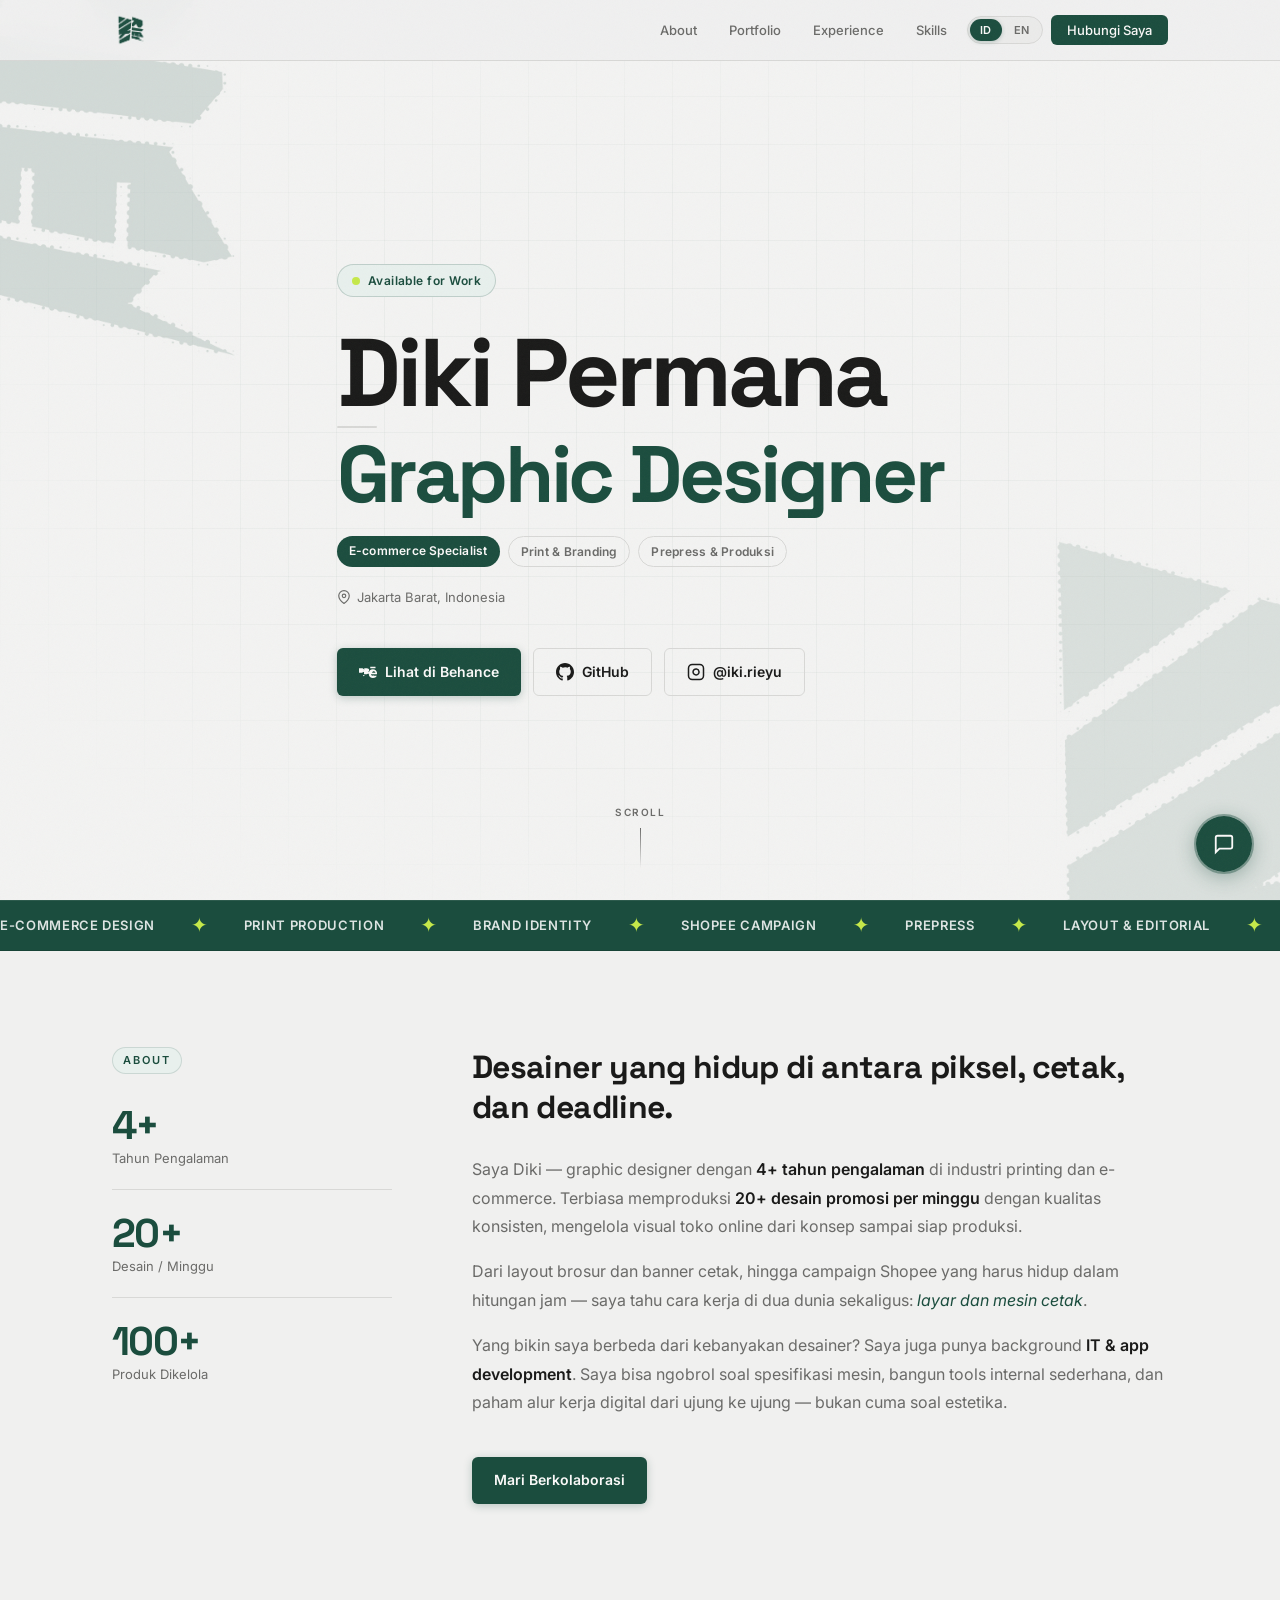
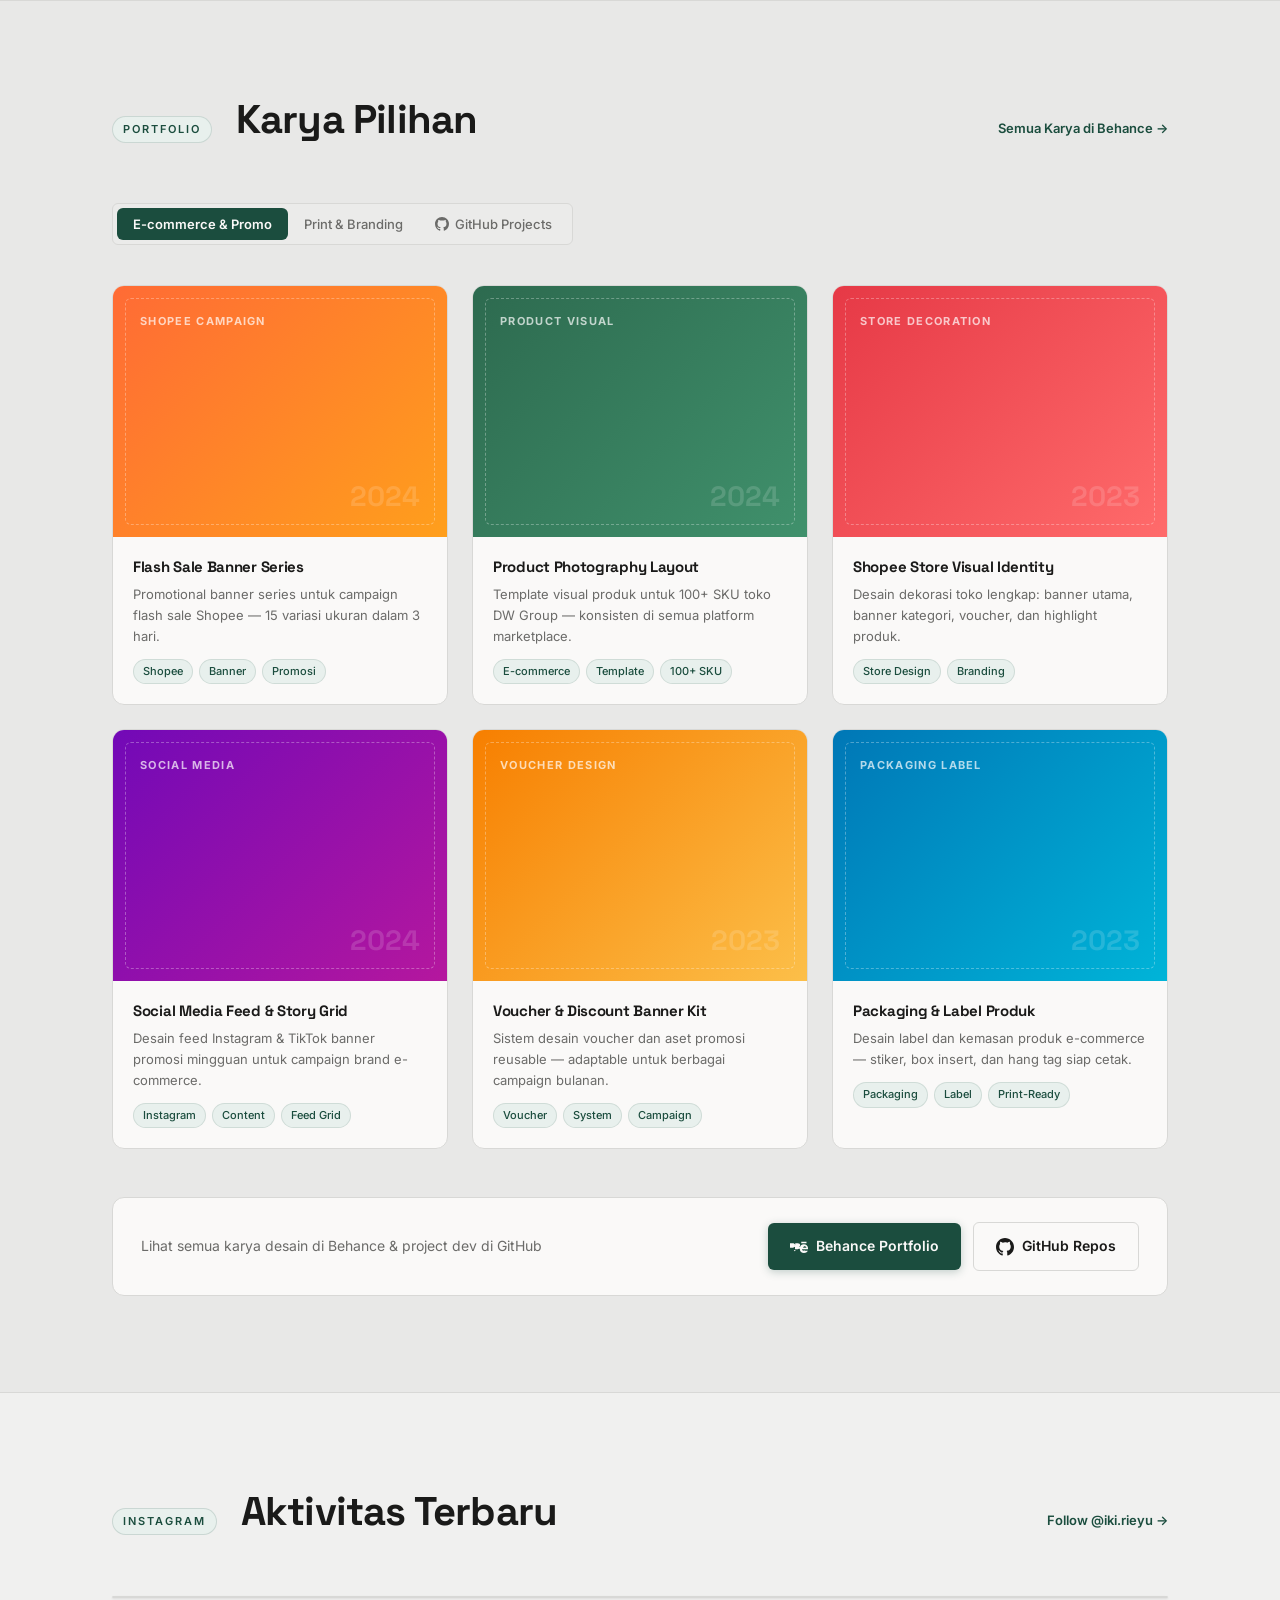
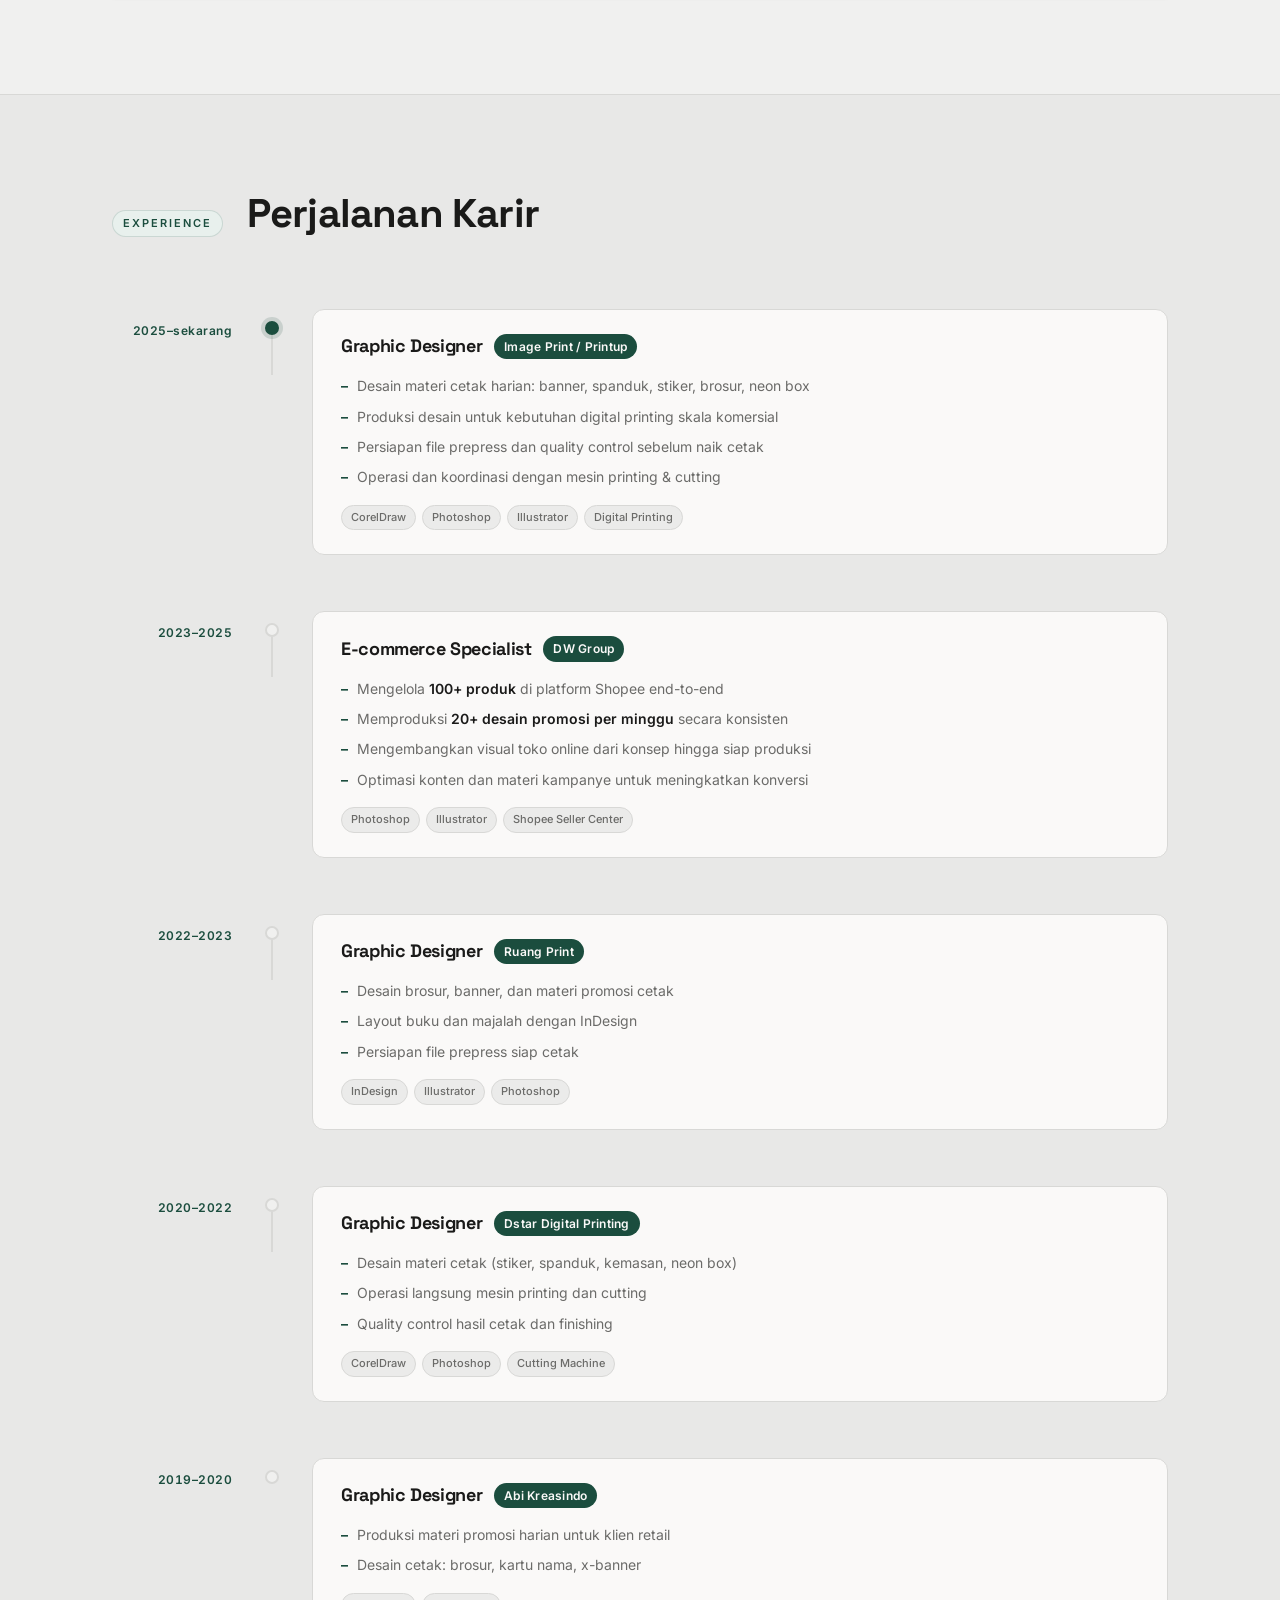
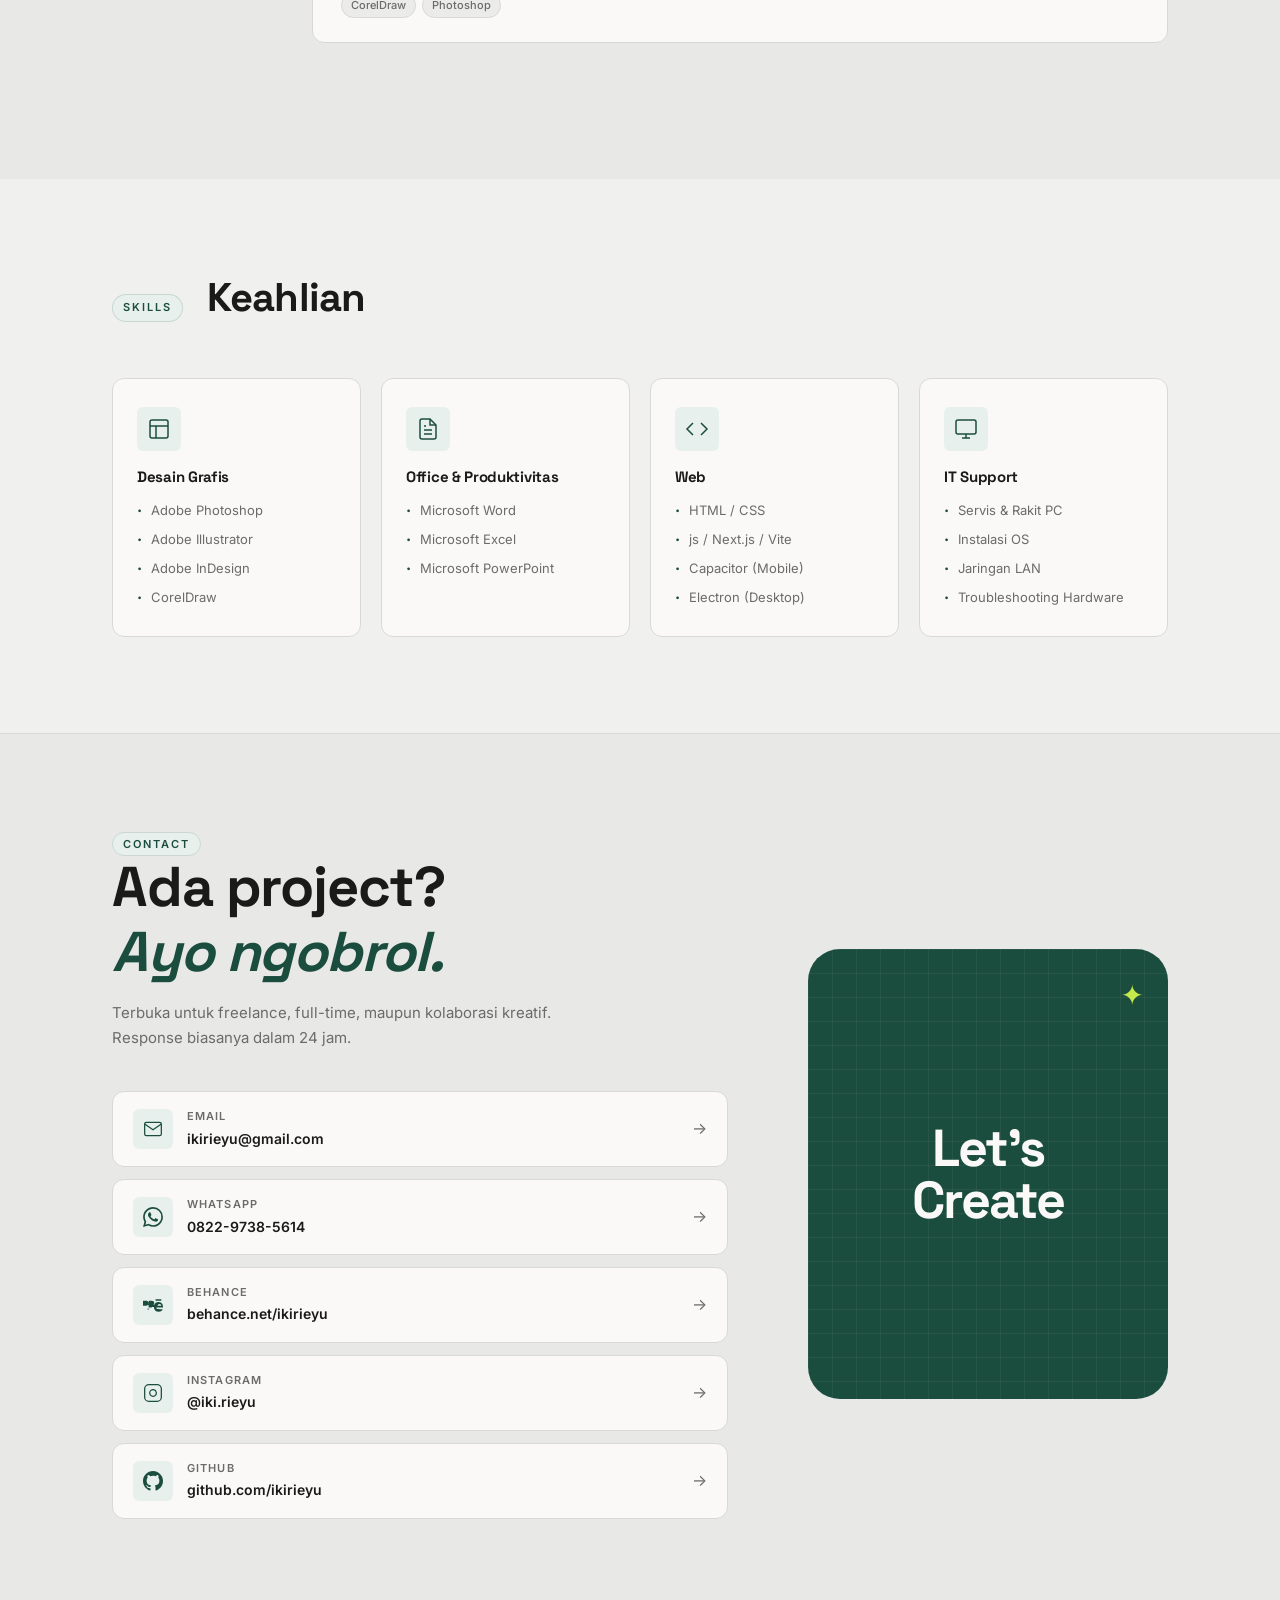
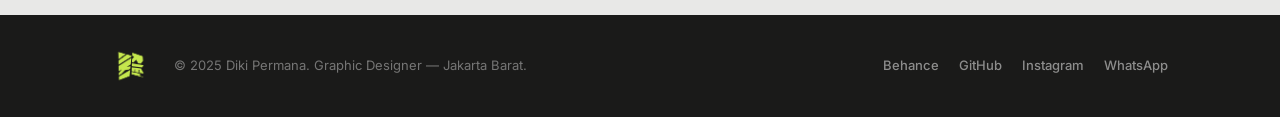
==== commit bbdfd6cb: "add contact" ====
--- a/index.html
+++ b/index.html
@@ -190,7 +190,7 @@
       <div class="section-header">
         <span class="section-label" data-i18n="portfolio.label">Portfolio</span>
         <h2 class="section-title" data-i18n="portfolio.title">Karya Pilihan</h2>
-        <a href="https://www.behance.net/" target="_blank" rel="noopener noreferrer" class="btn btn-ghost" id="btn-behance-all" data-i18n="portfolio.all_behance">
+        <a href="https://www.behance.net/ikirieyu" target="_blank" rel="noopener noreferrer" class="btn btn-ghost" id="btn-behance-all" data-i18n="portfolio.all_behance">
           Semua Karya di Behance →
         </a>
       </div>
@@ -457,13 +457,13 @@
         <h2 class="contact-heading" data-i18n="contact.heading">Ada project? <br/><em>Ayo ngobrol.</em></h2>
         <p class="contact-sub" data-i18n="contact.sub">Terbuka untuk freelance, full-time, maupun kolaborasi kreatif. Response biasanya dalam 24 jam.</p>
         <div class="contact-links">
-          <a href="mailto:diki@example.com" class="contact-item" id="link-email">
+          <a href="mailto:ikirieyu@gmail.com" class="contact-item" id="link-email">
             <div class="ci-icon">
               <svg width="20" height="20" viewBox="0 0 24 24" fill="none" stroke="currentColor" stroke-width="1.5" aria-hidden="true"><path d="M4 4h16c1.1 0 2 .9 2 2v12c0 1.1-.9 2-2 2H4c-1.1 0-2-.9-2-2V6c0-1.1.9-2 2-2z"/><polyline points="22,6 12,13 2,6"/></svg>
             </div>
             <div class="ci-text">
               <span class="ci-label">Email</span>
-              <span class="ci-value">diki@example.com</span>
+              <span class="ci-value">ikirieyu@gmail.com</span>
             </div>
             <span class="ci-arrow">→</span>
           </a>
@@ -483,7 +483,7 @@
             </div>
             <div class="ci-text">
               <span class="ci-label">Behance</span>
-              <span class="ci-value">behance.net/dikipermana</span>
+              <span class="ci-value">behance.net/ikirieyu</span>
             </div>
             <span class="ci-arrow">→</span>
           </a>
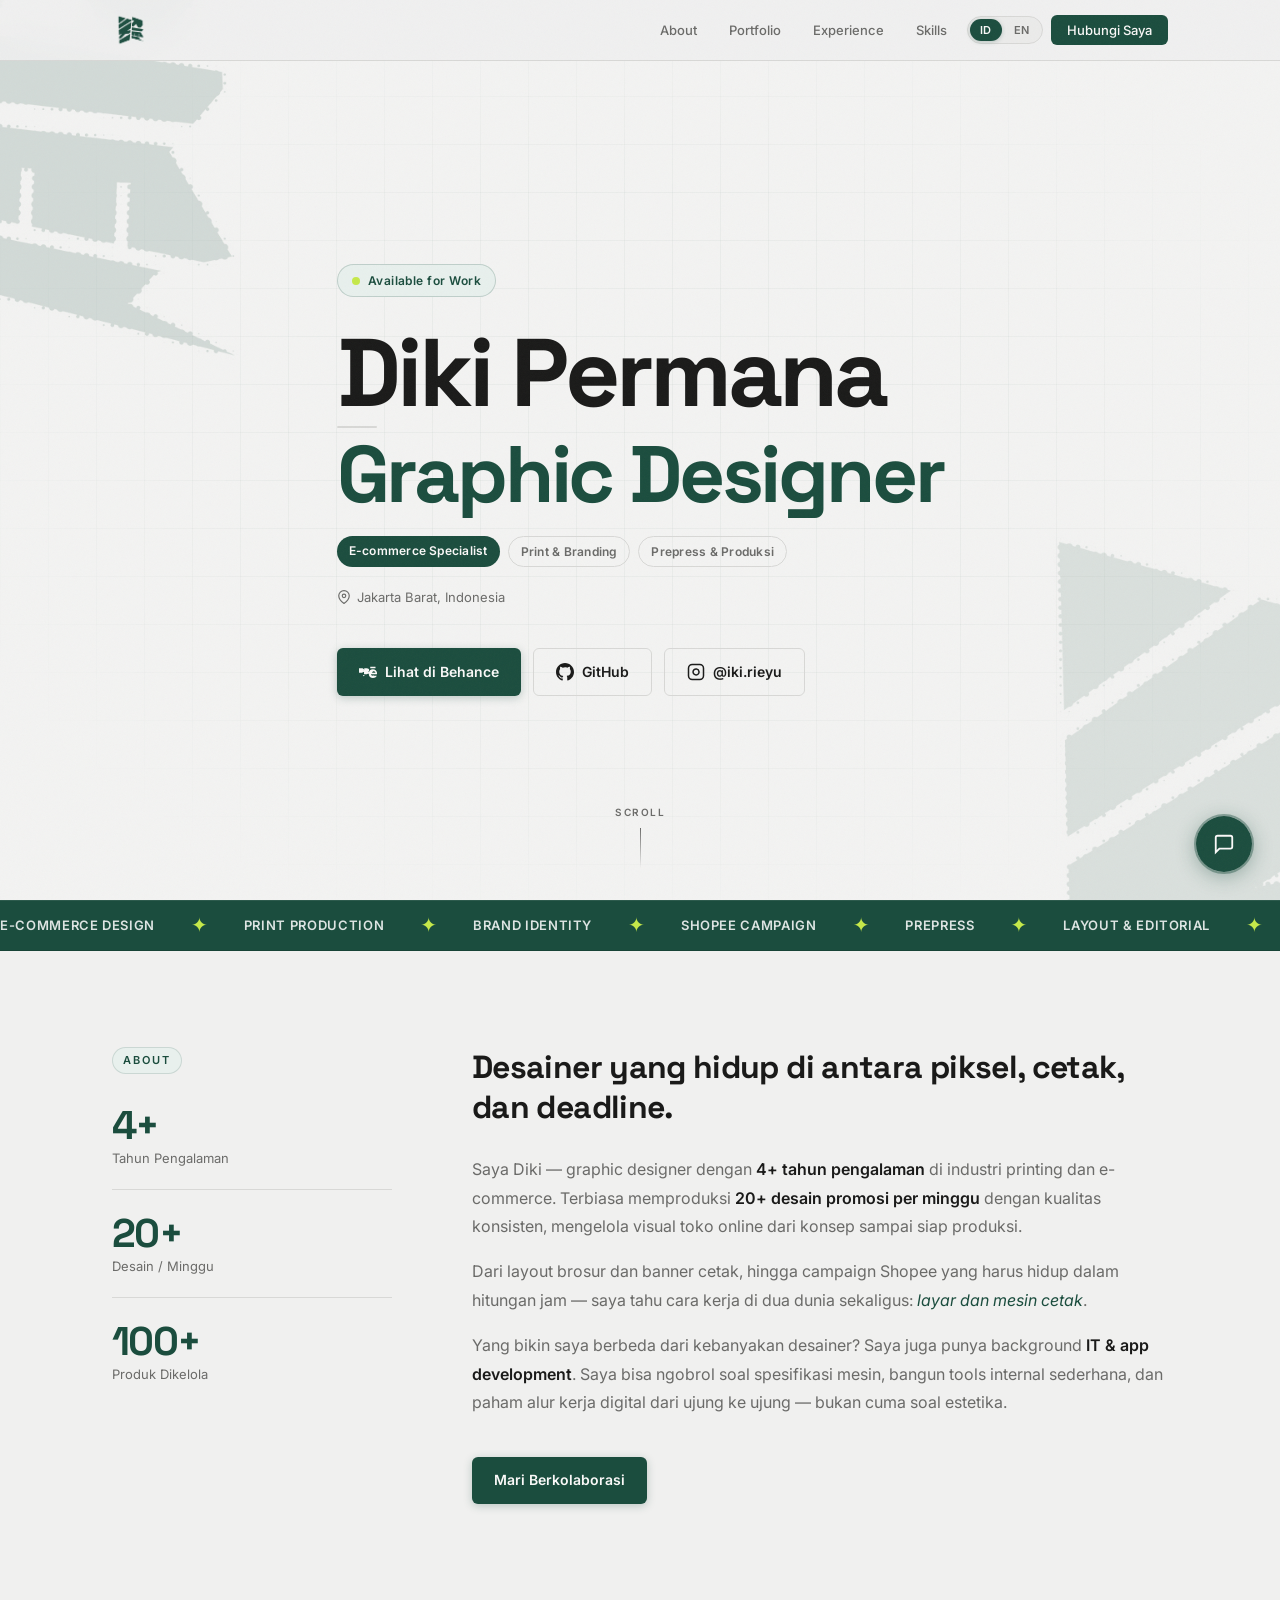
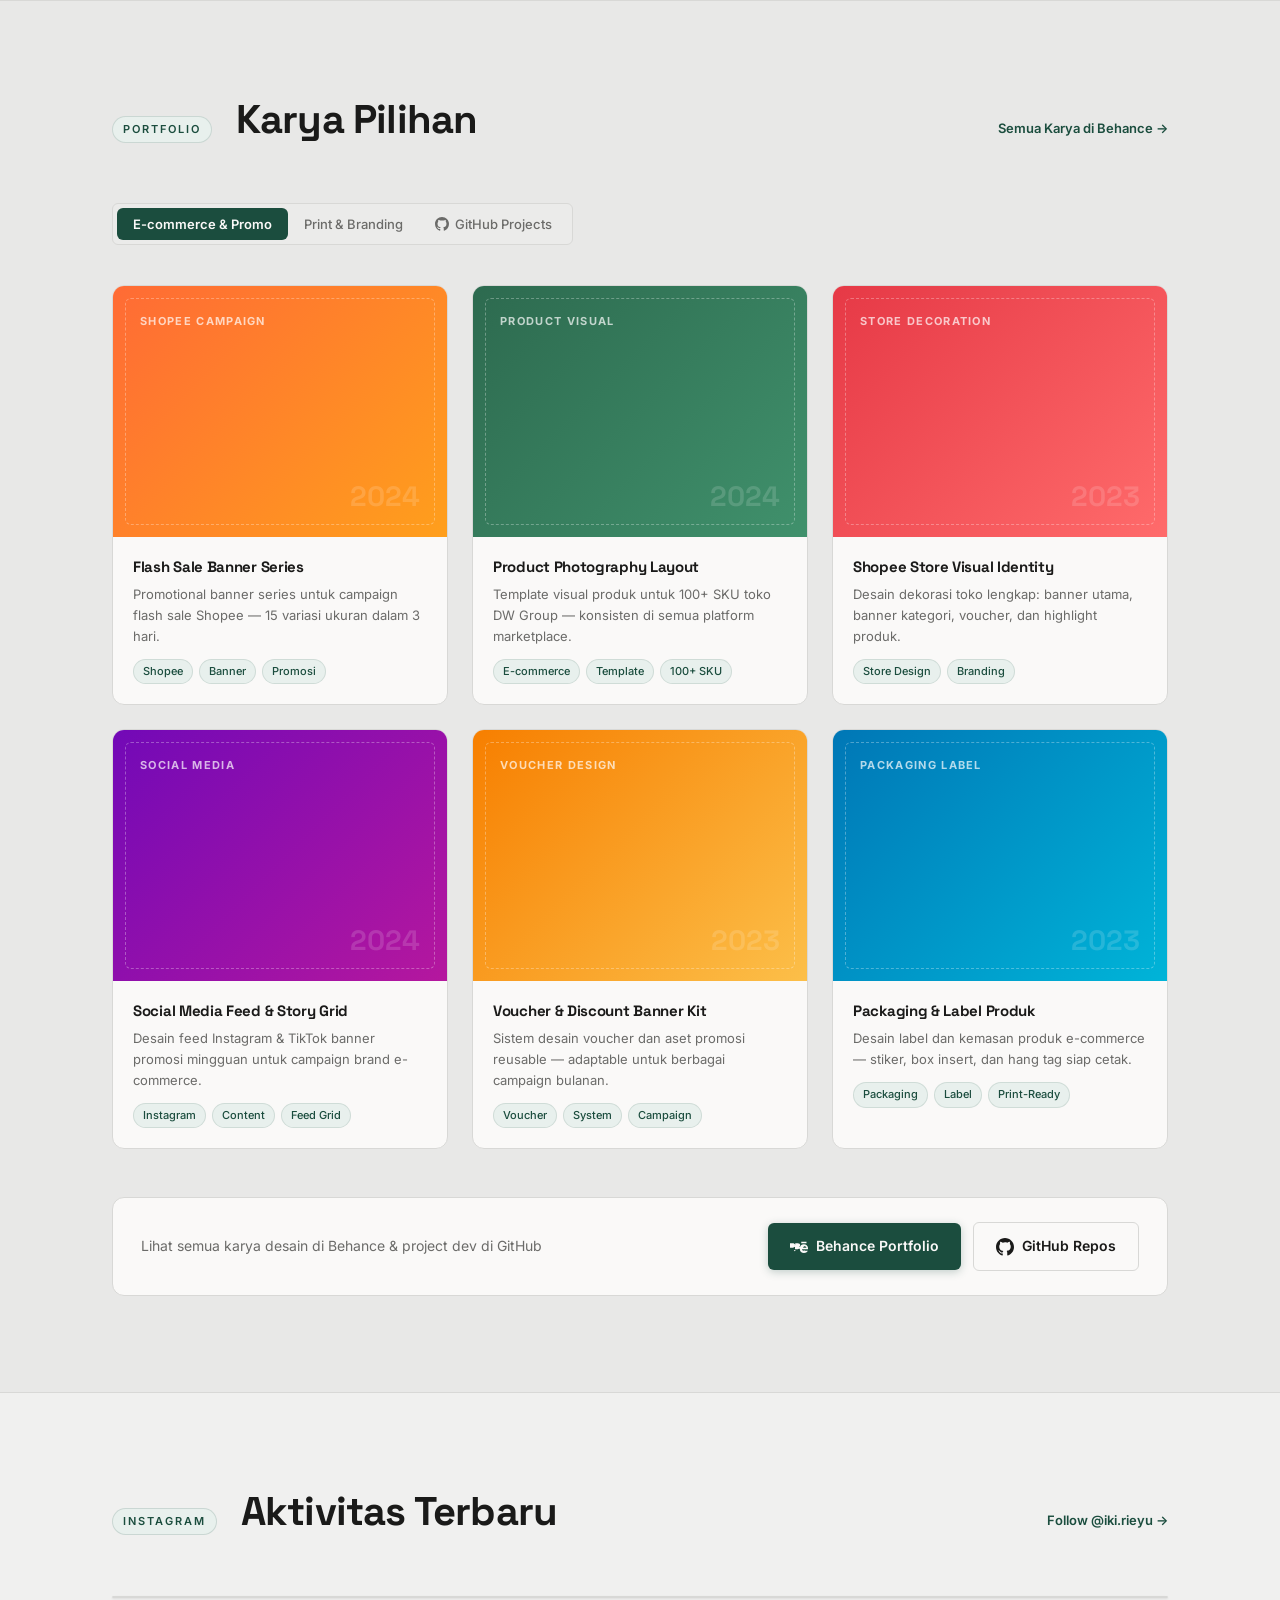
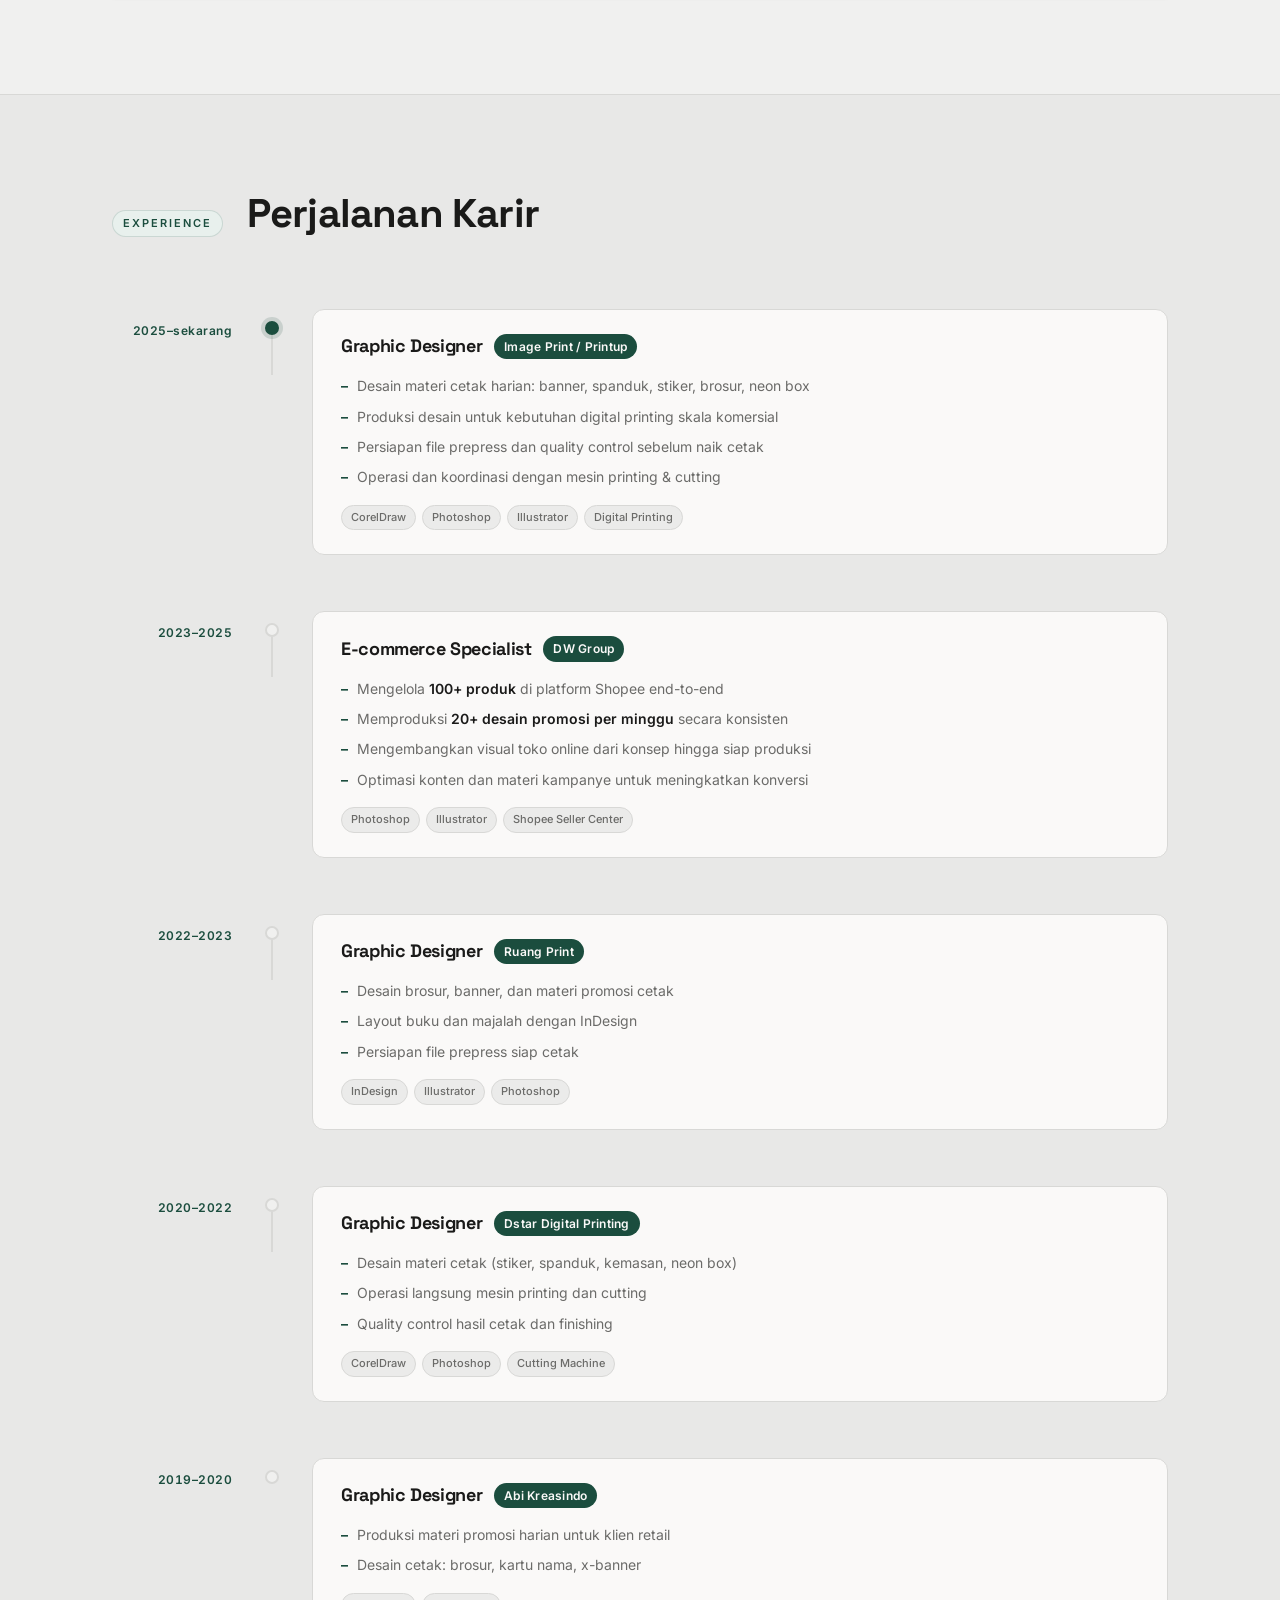
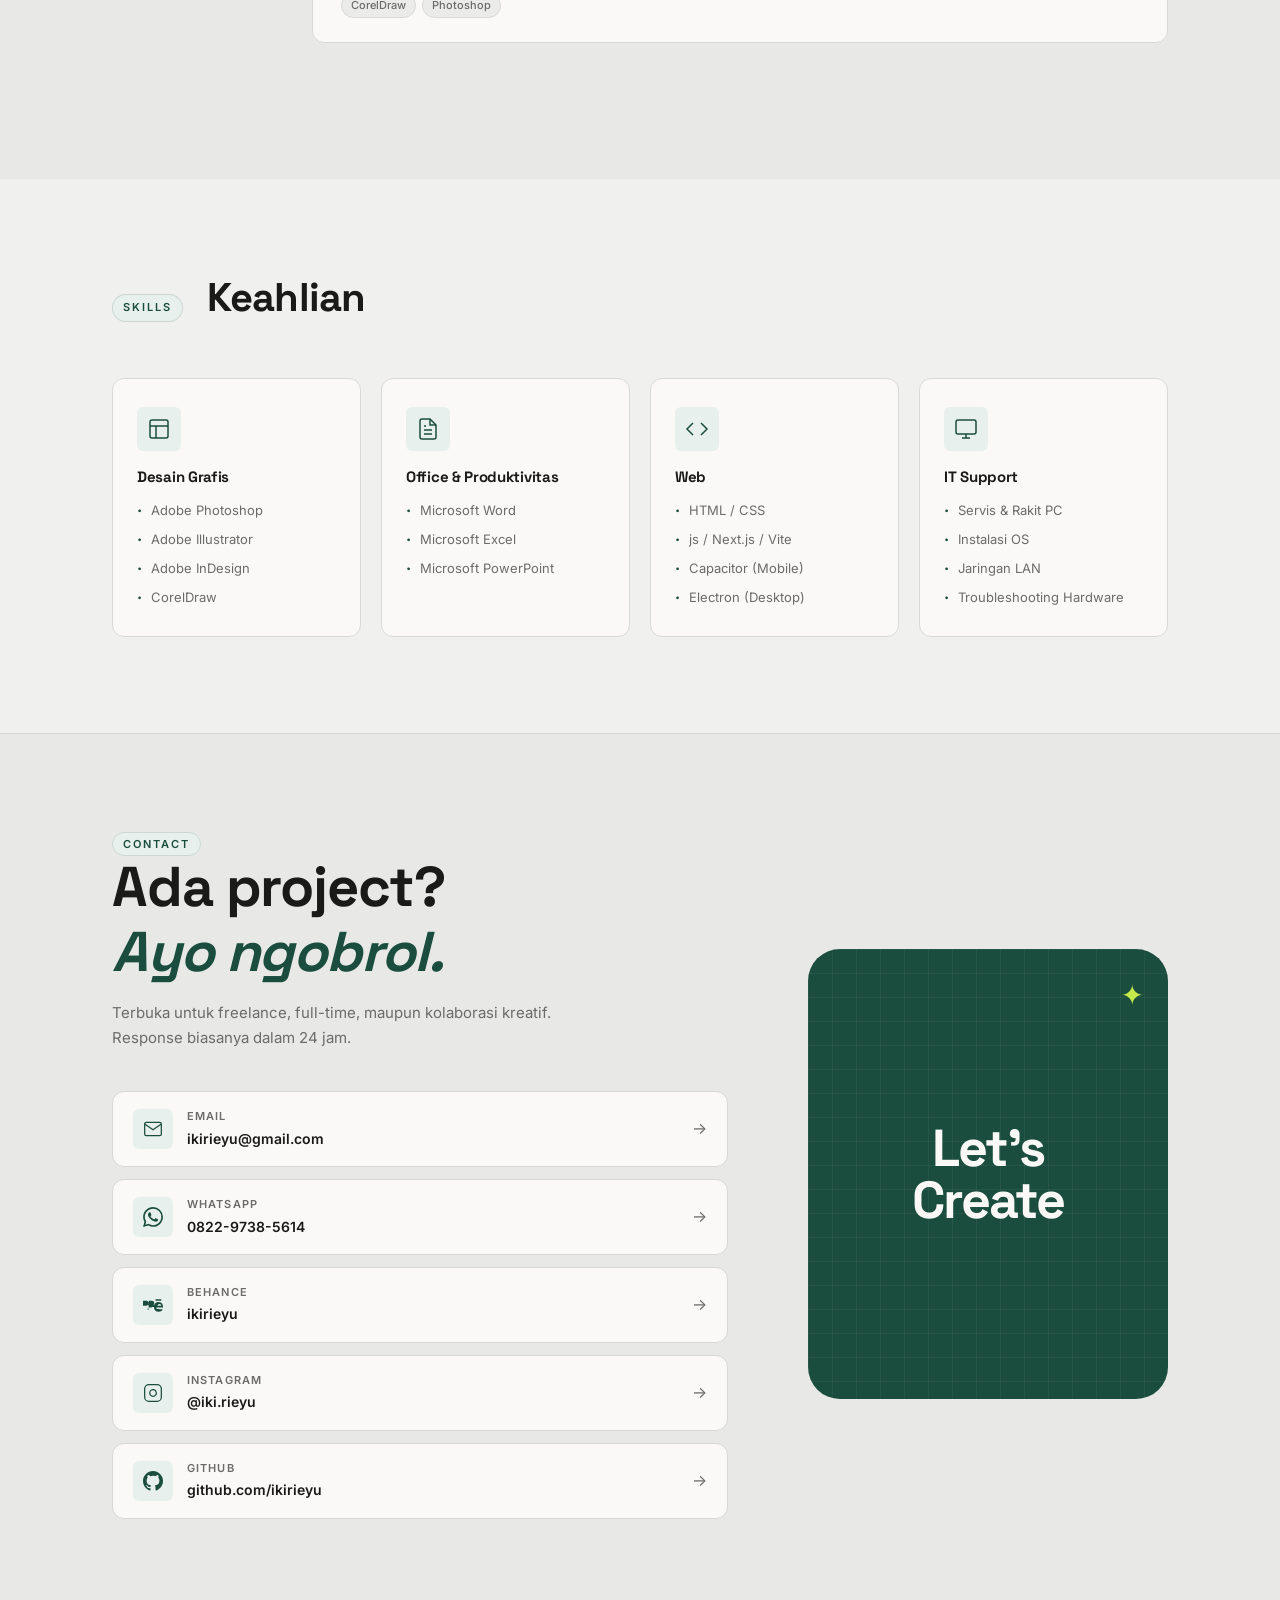
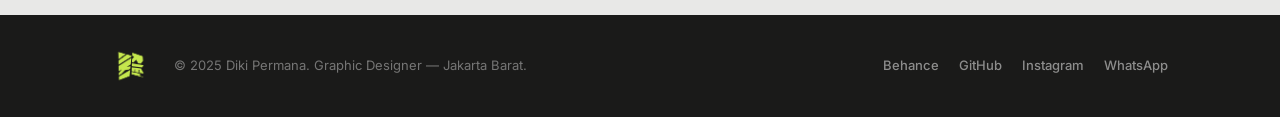
==== commit 46876d5c: "add behance link" ====
--- a/index.html
+++ b/index.html
@@ -477,13 +477,13 @@
             </div>
             <span class="ci-arrow">→</span>
           </a>
-          <a href="https://www.behance.net/" target="_blank" rel="noopener noreferrer" class="contact-item" id="link-behance">
+          <a href="https://www.behance.net/ikirieyu" target="_blank" rel="noopener noreferrer" class="contact-item" id="link-behance">
             <div class="ci-icon">
               <svg width="20" height="20" viewBox="0 0 24 24" fill="currentColor" aria-hidden="true"><path d="M22 7h-7v-2h7v2zm1.726 10c-.442 1.297-2.029 3-5.101 3-3.074 0-5.564-1.729-5.564-5.675 0-3.91 2.325-5.92 5.466-5.92 3.082 0 4.964 1.782 5.375 4.426.078.506.109 1.188.095 2.14H15.97c.13 1.2.836 1.9 2.032 1.9.449 0 .836-.21 1.139-.497l.586.626zm-7.718-4h5.908c-.118-1.14-.73-2.1-2.077-2.1-1.32 0-2.203.88-2.462 2.1h.631zm-9.645 4.5c-.58 0-1.079-.267-1.329-.68.208-.424.623-.68 1.329-.68.709 0 1.108.264 1.108.68 0 .42-.4.68-1.108.68zm0-5.5c-.626 0-1.108-.24-1.108-.68 0-.43.482-.68 1.108-.68.7 0 1.108.25 1.108.68s-.408.68-1.108.68zm4.318 2.5c0 .22-.14.4-.349.5H7.025c-.207-.1-.349-.28-.349-.5v-5h-.027c0 2.5-2.2 3.5-4.025 3.5H0V7h3.5c1.675 0 3.027.7 3.5 2.1V7h3.4c1.925 0 3.1 1 3.1 2.5 0 .8-.376 1.5-1.025 2 .875.42 1.525 1.2 1.525 2.5z"/></svg>
             </div>
             <div class="ci-text">
               <span class="ci-label">Behance</span>
-              <span class="ci-value">behance.net/ikirieyu</span>
+              <span class="ci-value">ikirieyu</span>
             </div>
             <span class="ci-arrow">→</span>
           </a>
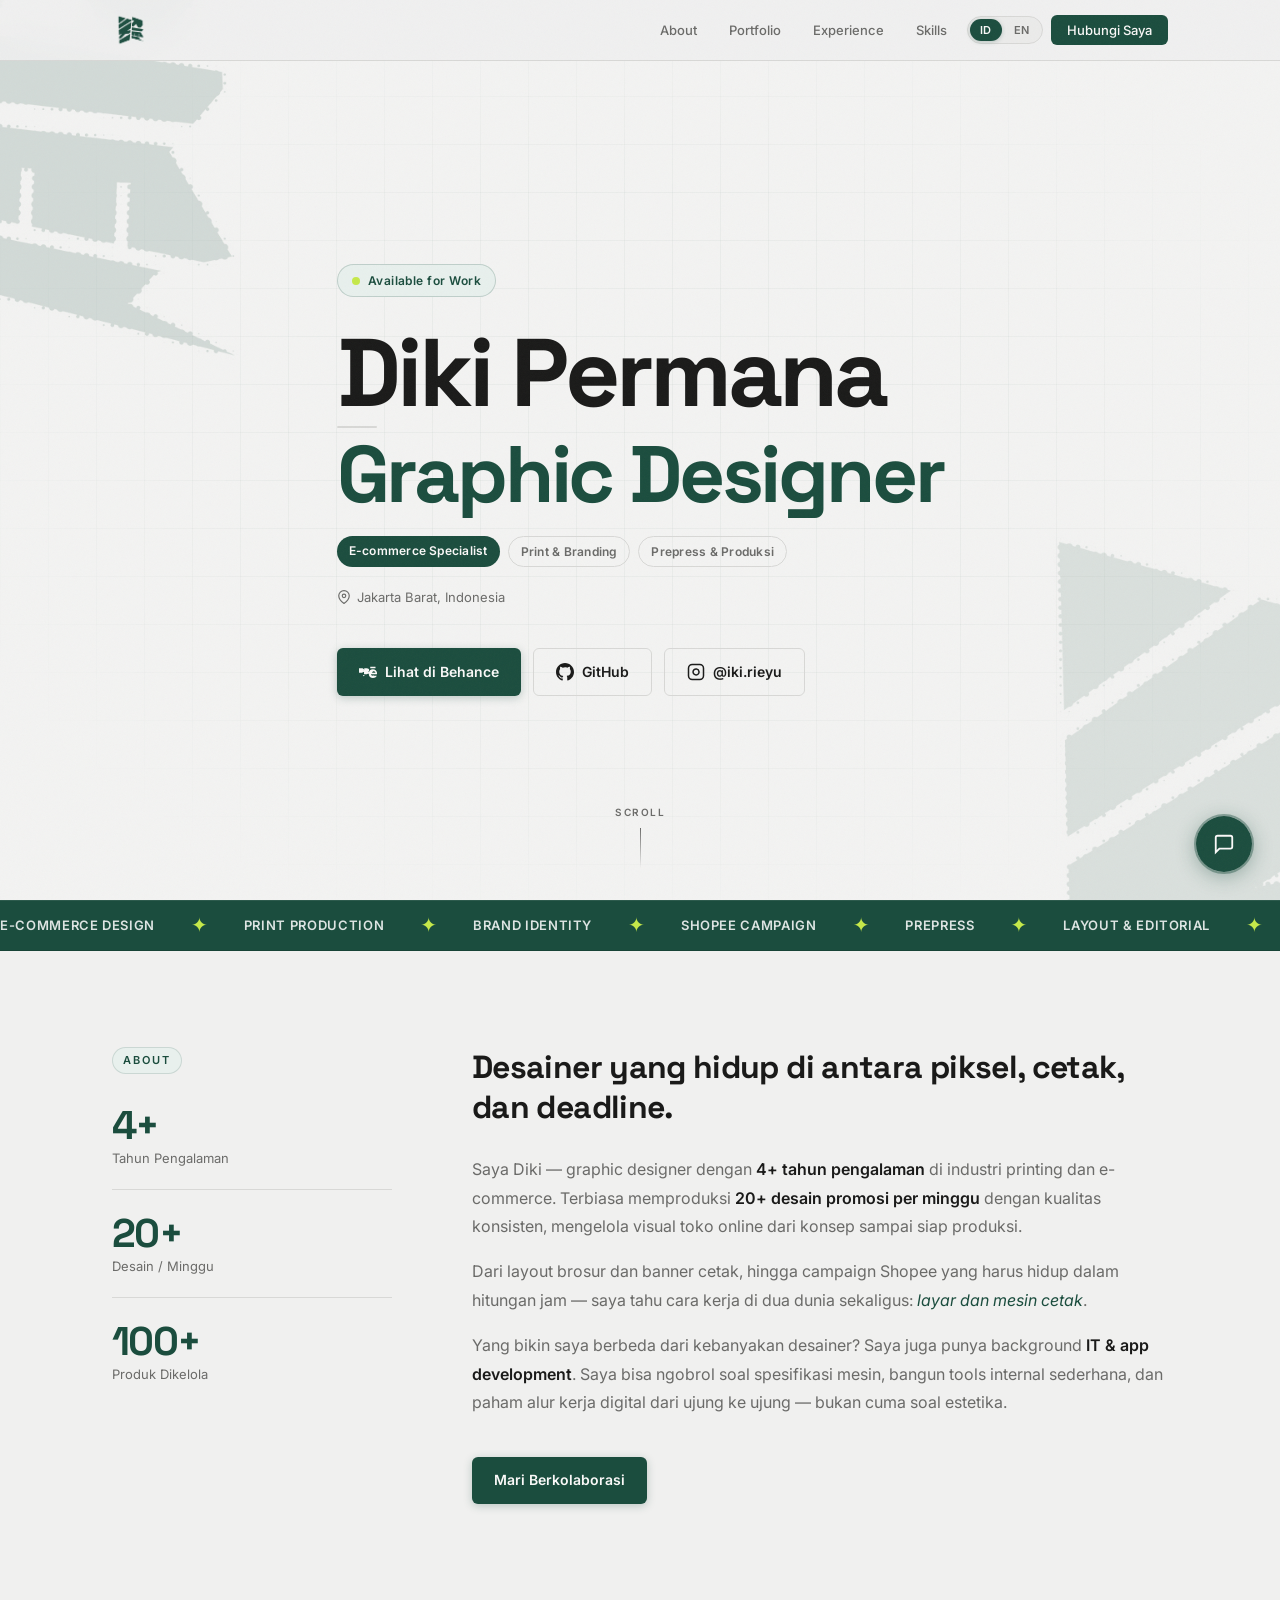
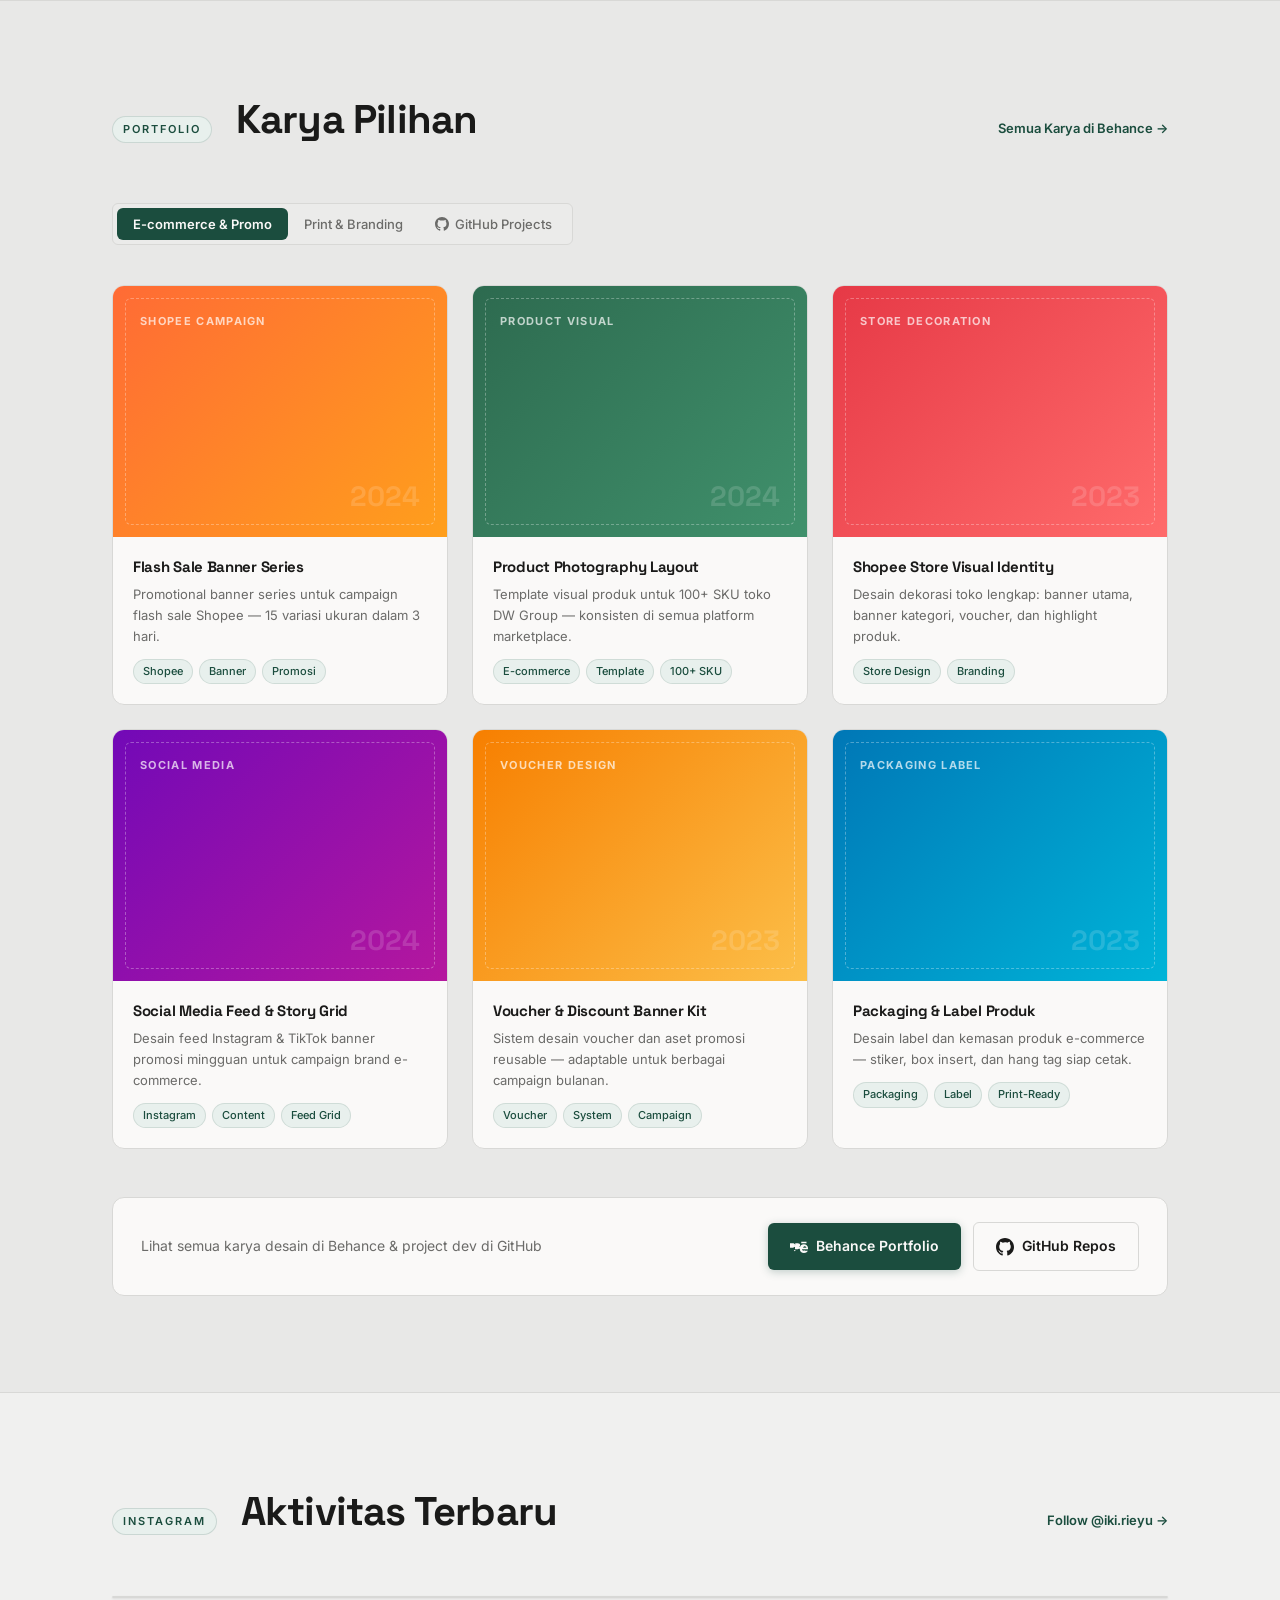
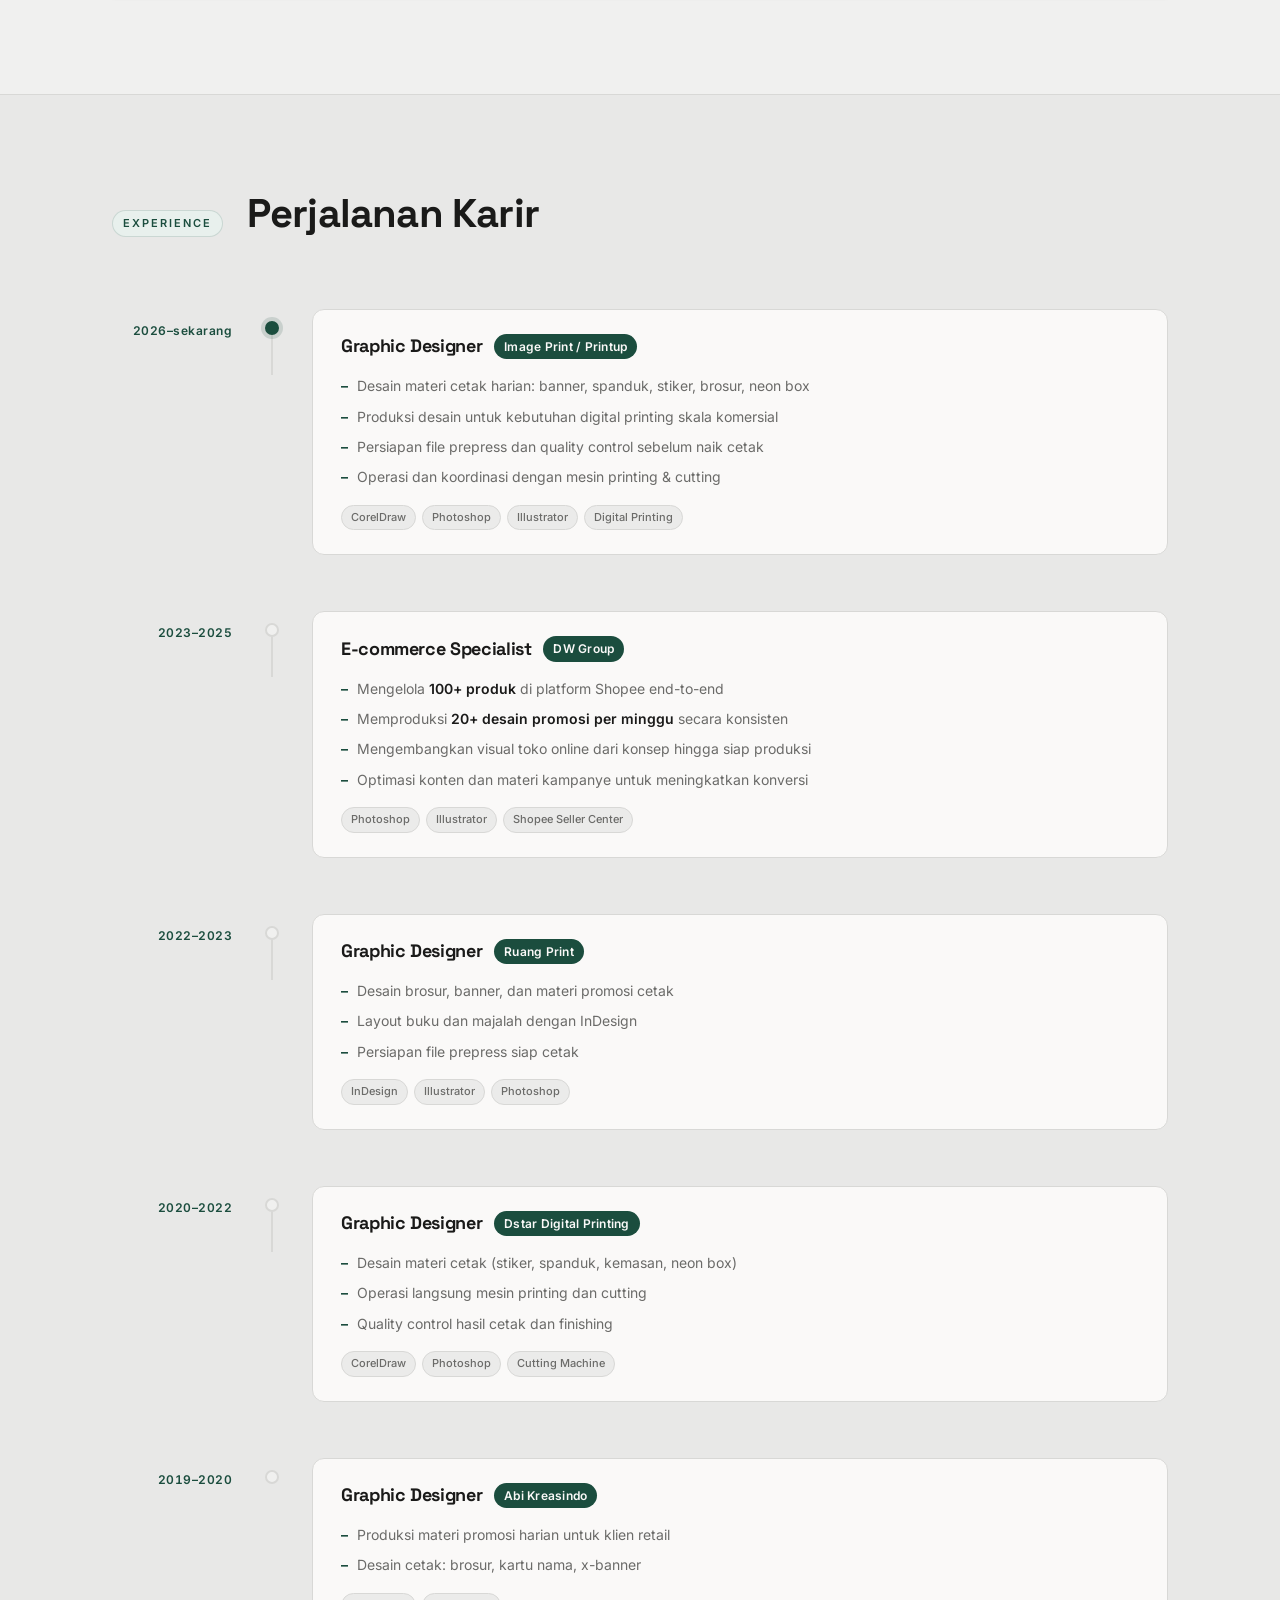
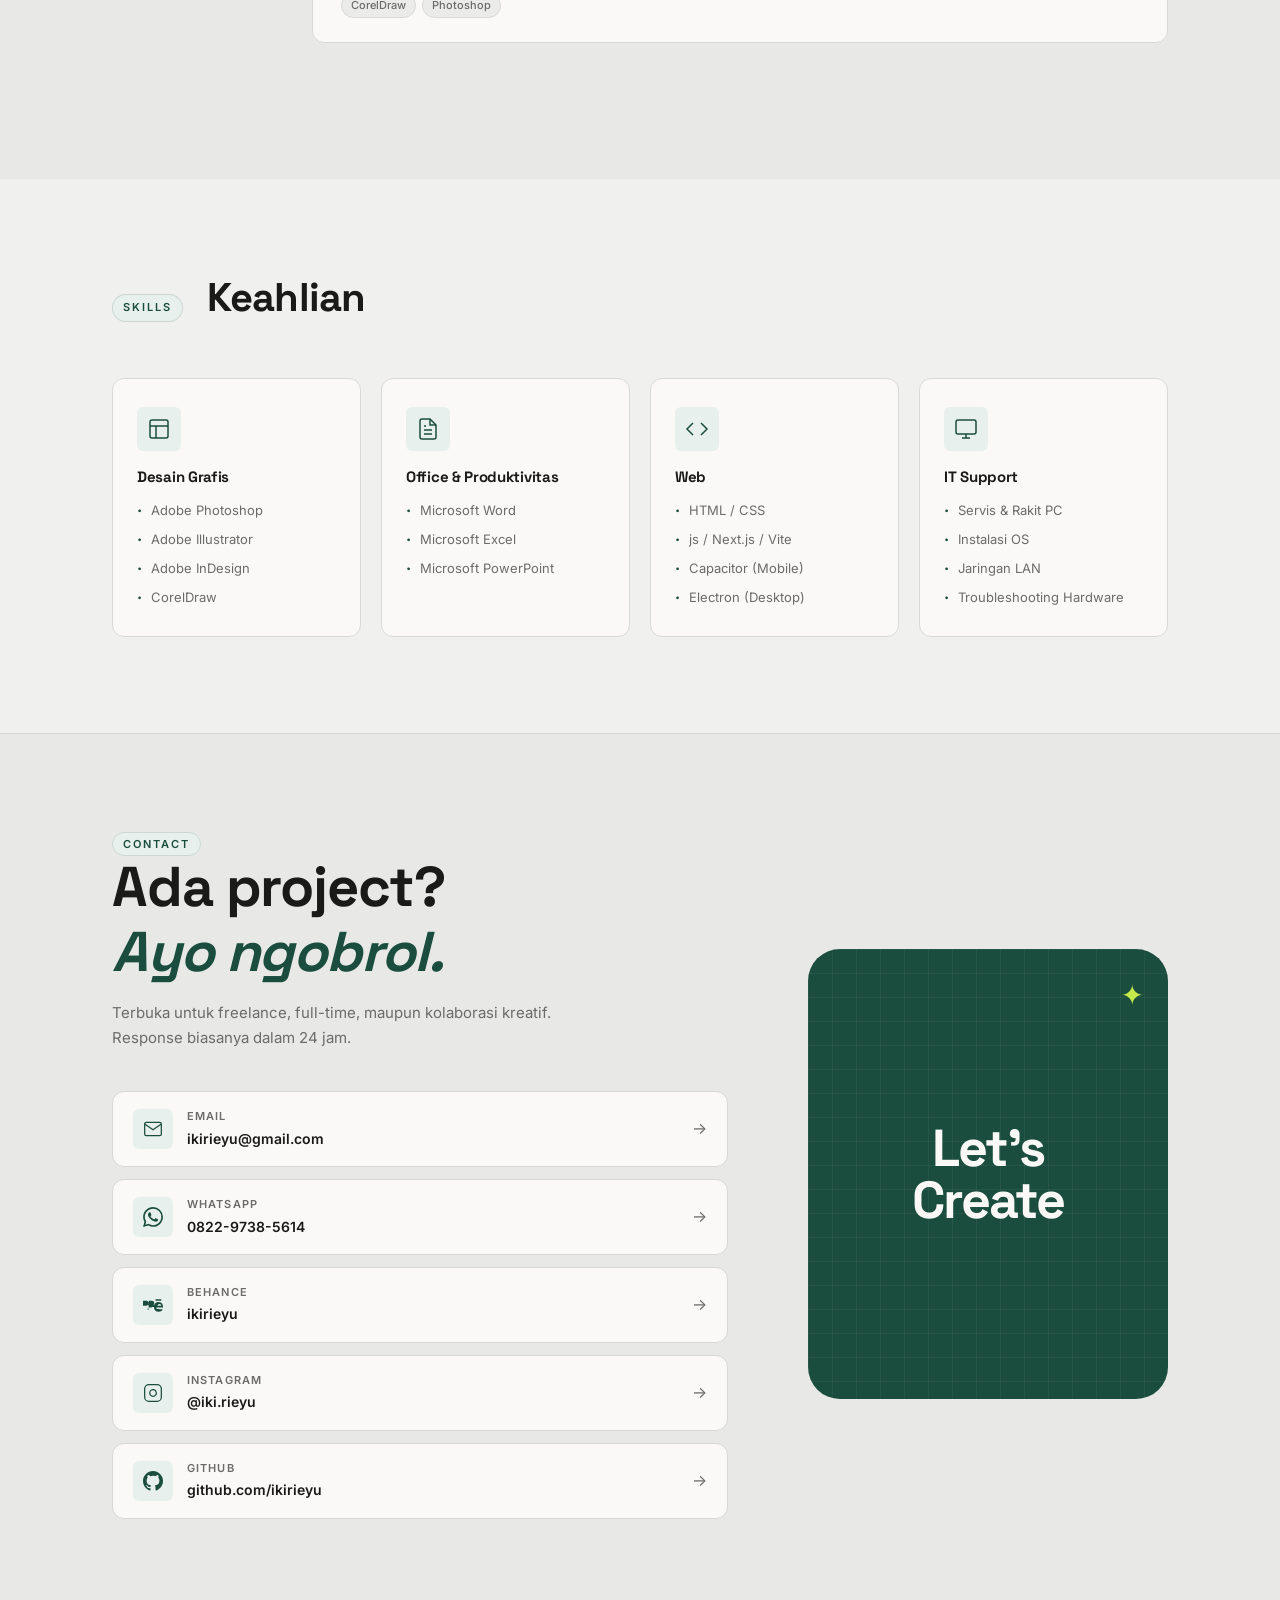
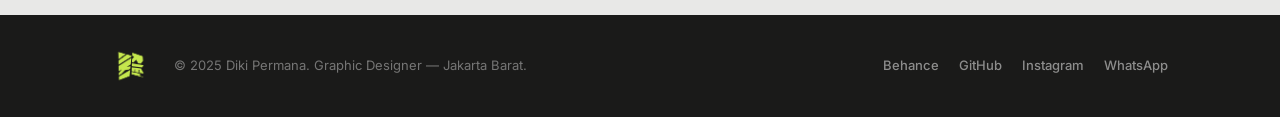
==== commit 25720dc8: "update experience" ====
--- a/index.html
+++ b/index.html
@@ -253,7 +253,7 @@
 
         <div class="timeline-item" data-aos="fade-up">
           <div class="timeline-left">
-            <span class="timeline-year" data-i18n="exp.present">2025–sekarang</span>
+            <span class="timeline-year" data-i18n="exp.present">2026–sekarang</span>
           </div>
           <div class="timeline-connector">
             <div class="timeline-dot current"></div>
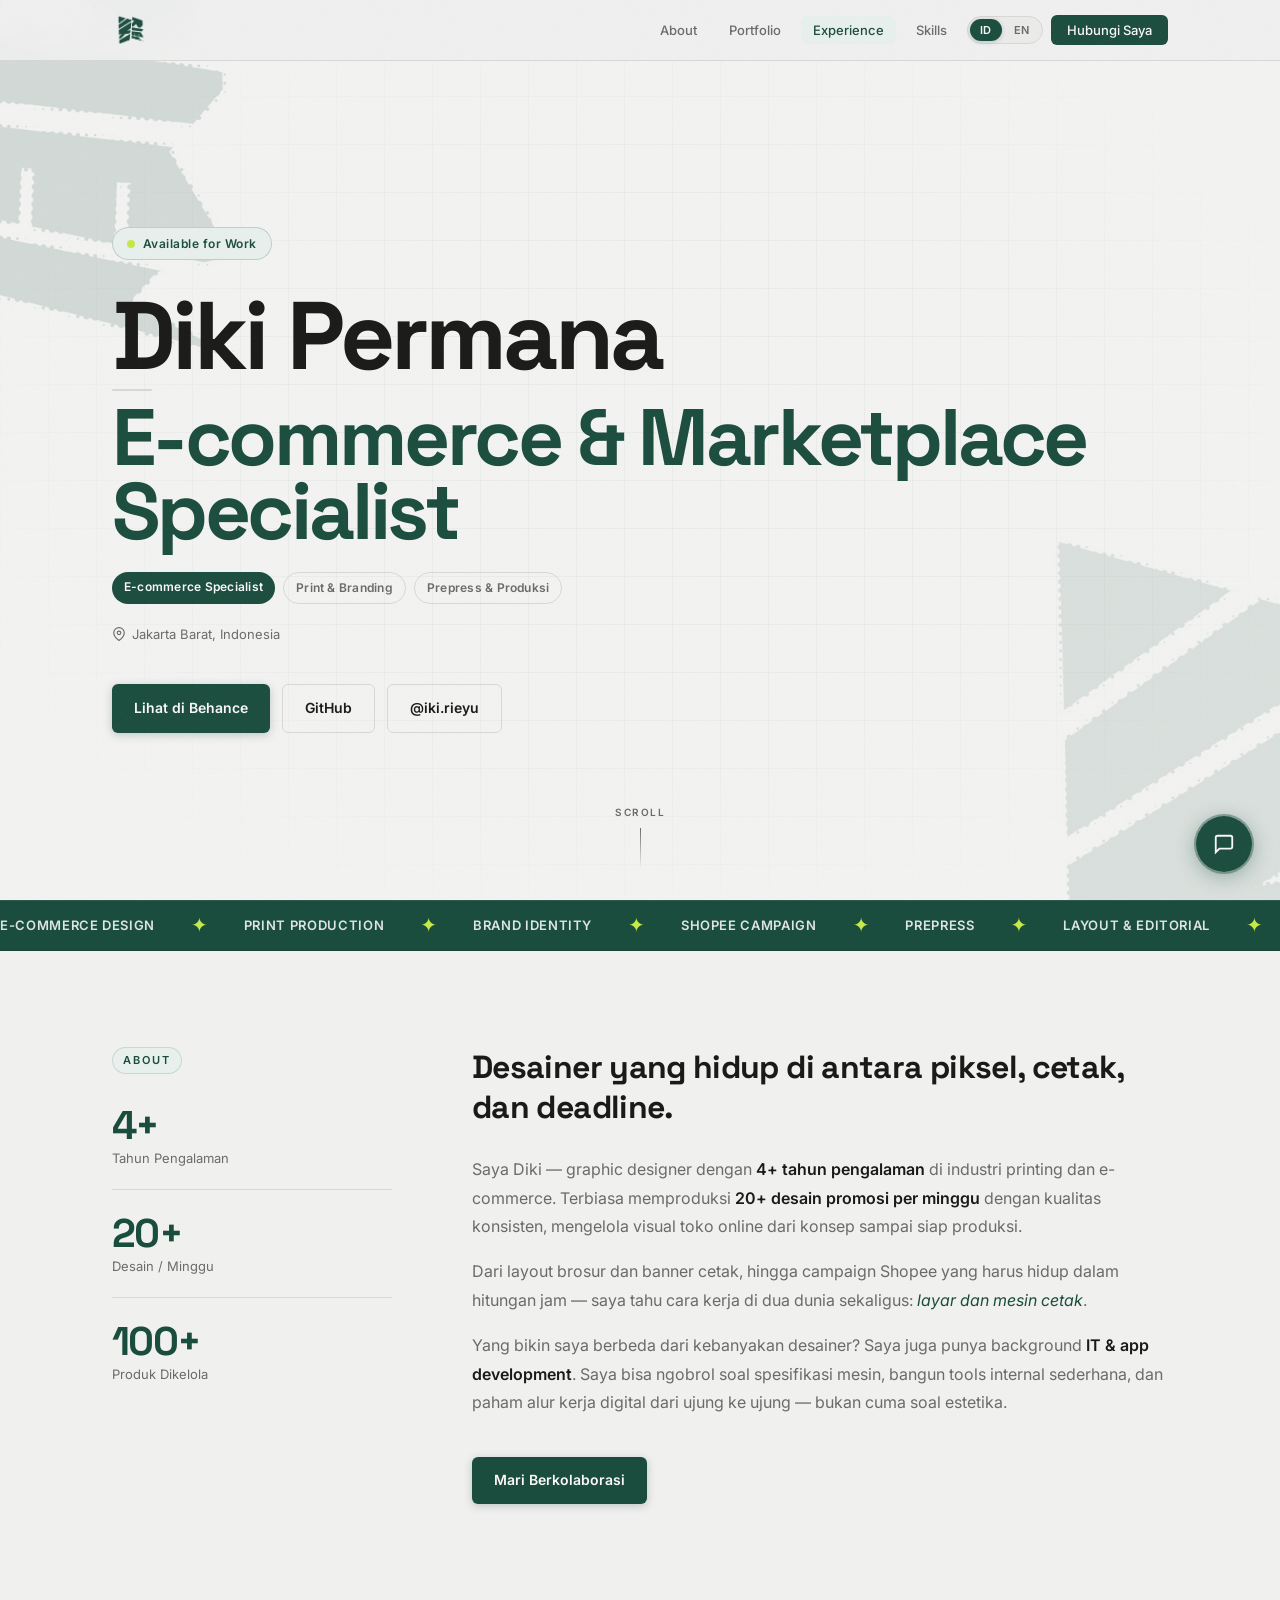
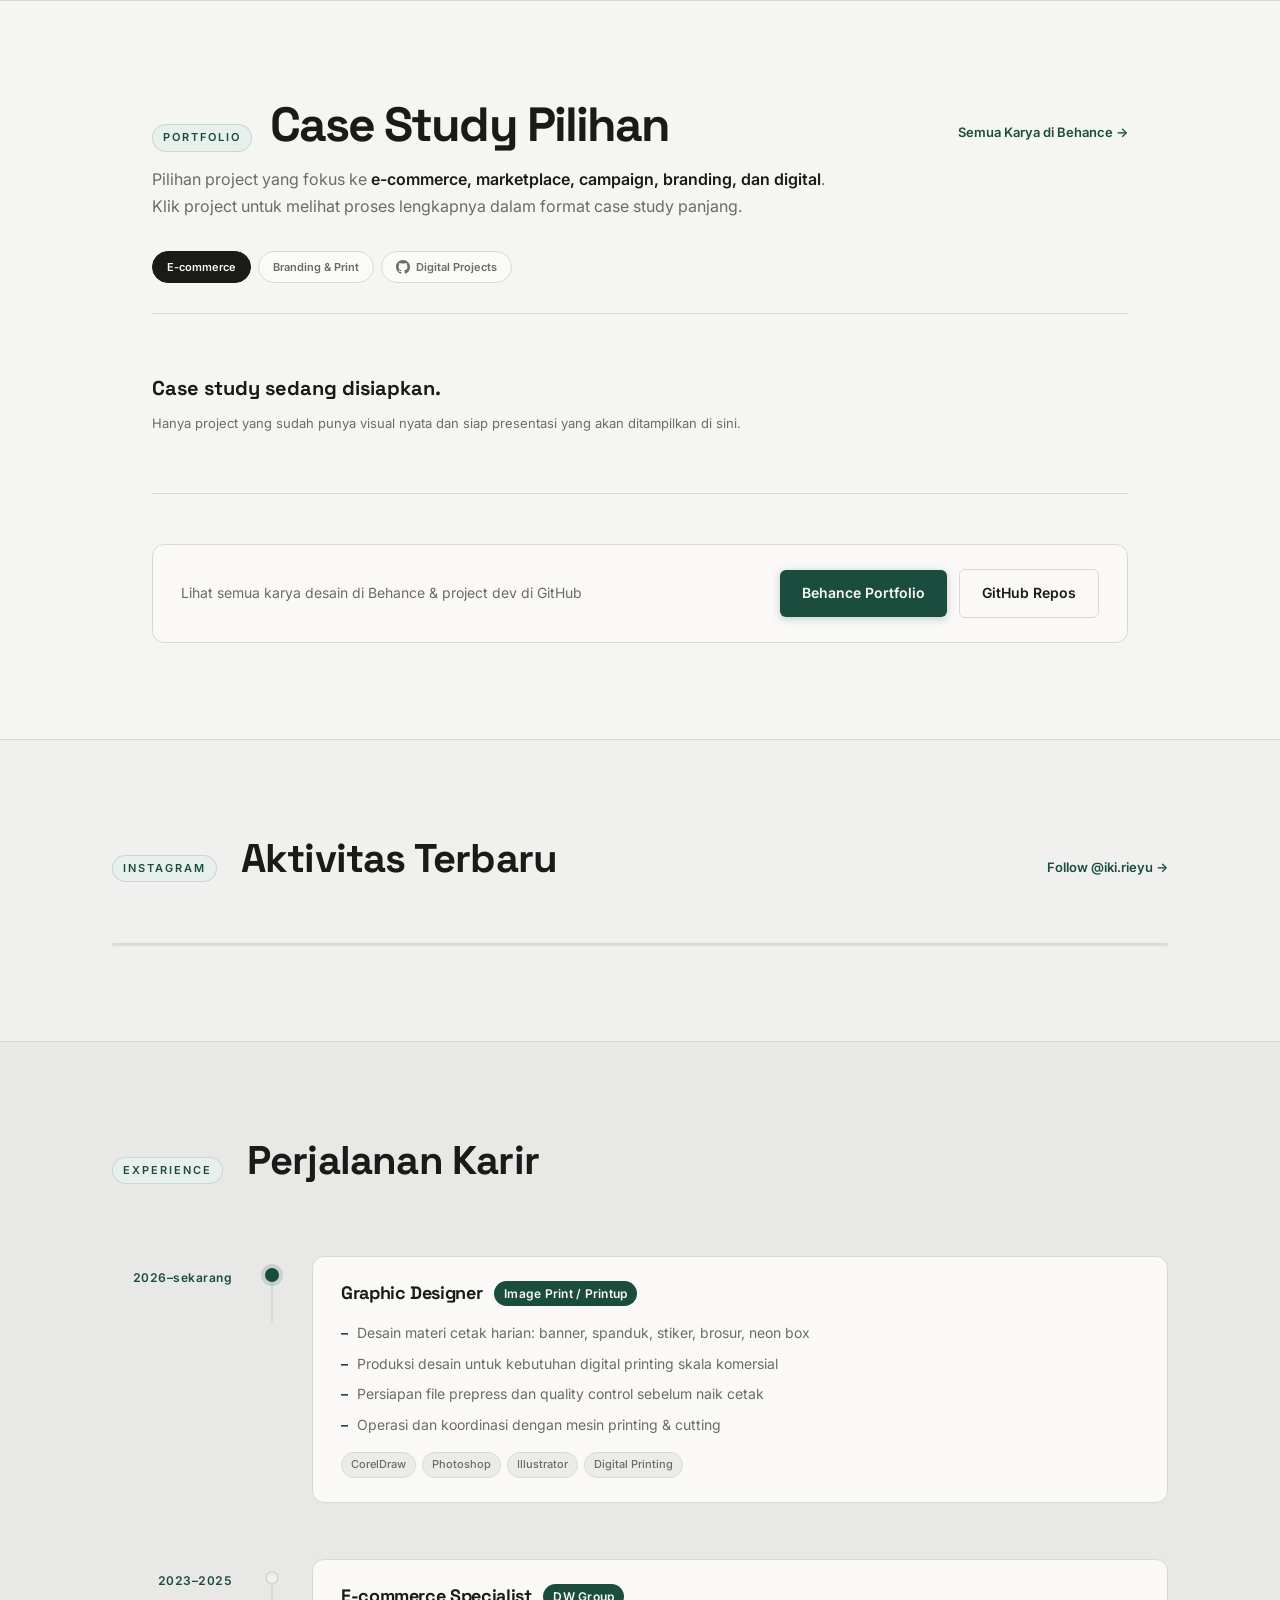
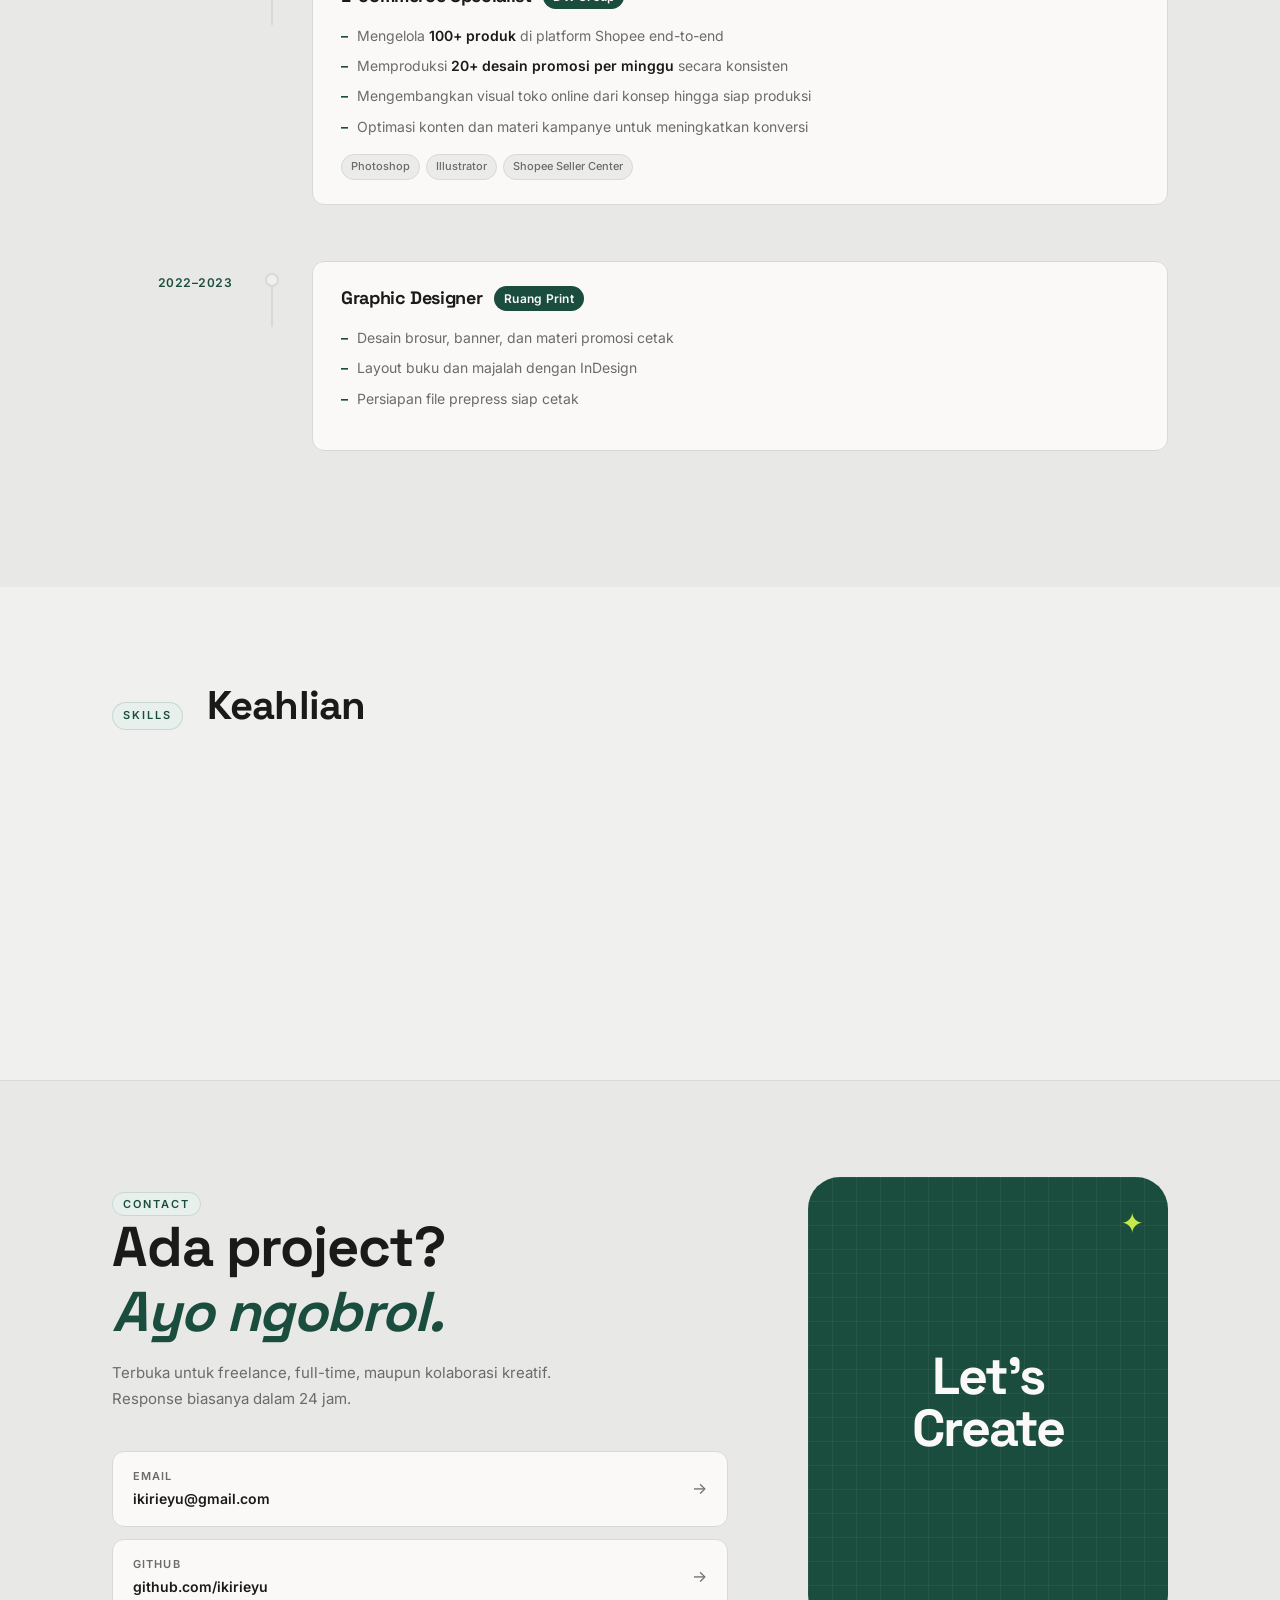
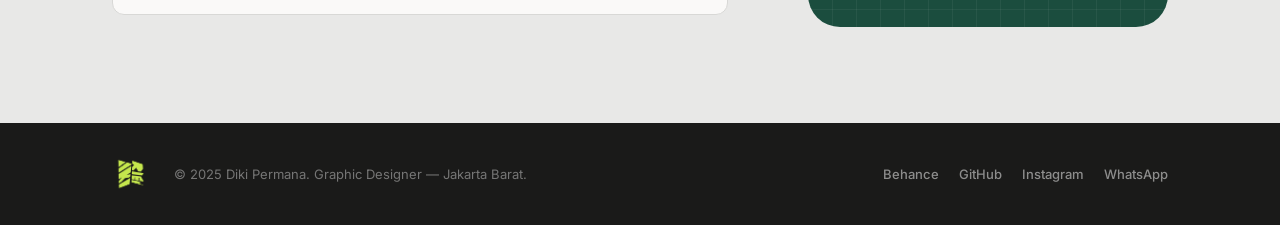
==== commit ac50404e: "Load portfolio from modular project registry" ====
--- a/index.html
+++ b/index.html
@@ -91,17 +91,10 @@
       </p>
       <div class="hero-cta-group">
         <a href="https://www.behance.net/ikirieyu" target="_blank" rel="noopener noreferrer" class="btn btn-primary" id="btn-behance">
-          <svg width="18" height="18" viewBox="0 0 24 24" fill="currentColor" aria-hidden="true"><path d="M22 7h-7v-2h7v2zm1.726 10c-.442 1.297-2.029 3-5.101 3-3.074 0-5.564-1.729-5.564-5.675 0-3.91 2.325-5.92 5.466-5.92 3.082 0 4.964 1.782 5.375 4.426.078.506.109 1.188.095 2.14H15.97c.13 1.2.836 1.9 2.032 1.9.449 0 .836-.21 1.139-.497l.586.626zm-7.718-4h5.908c-.118-1.14-.73-2.1-2.077-2.1-1.32 0-2.203.88-2.462 2.1h.631zm-9.645 4.5c-.58 0-1.079-.267-1.329-.68.208-.424.623-.68 1.329-.68.709 0 1.108.264 1.108.68 0 .42-.4.68-1.108.68zm0-5.5c-.626 0-1.108-.24-1.108-.68 0-.43.482-.68 1.108-.68.7 0 1.108.25 1.108.68s-.408.68-1.108.68zm4.318 2.5c0 .22-.14.4-.349.5H7.025c-.207-.1-.349-.28-.349-.5v-5h-.027c0 2.5-2.2 3.5-4.025 3.5H0V7h3.5c1.675 0 3.027.7 3.5 2.1V7h3.4c1.925 0 3.1 1 3.1 2.5 0 .8-.376 1.5-1.025 2 .875.42 1.525 1.2 1.525 2.5z"/></svg>
           <span data-i18n="hero.btn_behance">Lihat di Behance</span>
         </a>
-        <a href="https://github.com/ikirieyu" target="_blank" rel="noopener noreferrer" class="btn btn-secondary" id="btn-github">
-          <svg width="18" height="18" viewBox="0 0 24 24" fill="currentColor" aria-hidden="true"><path d="M12 0C5.374 0 0 5.373 0 12c0 5.302 3.438 9.8 8.207 11.387.599.111.793-.261.793-.577v-2.234c-3.338.726-4.033-1.416-4.033-1.416-.546-1.387-1.333-1.756-1.333-1.756-1.089-.745.083-.729.083-.729 1.205.084 1.839 1.237 1.839 1.237 1.07 1.834 2.807 1.304 3.492.997.107-.775.418-1.305.762-1.604-2.665-.305-5.467-1.334-5.467-5.931 0-1.311.469-2.381 1.236-3.221-.124-.303-.535-1.524.117-3.176 0 0 1.008-.322 3.301 1.23A11.509 11.509 0 0 1 12 5.803c1.02.005 2.047.138 3.006.404 2.291-1.552 3.297-1.23 3.297-1.23.653 1.653.242 2.874.118 3.176.77.84 1.235 1.911 1.235 3.221 0 4.609-2.807 5.624-5.479 5.921.43.372.823 1.102.823 2.222v3.293c0 .319.192.694.801.576C20.566 21.797 24 17.3 24 12c0-6.627-5.373-12-12-12z"/></svg>
-          GitHub
-        </a>
-        <a href="https://www.instagram.com/iki.rieyu" target="_blank" rel="noopener noreferrer" class="btn btn-secondary" id="btn-instagram">
-          <svg width="18" height="18" viewBox="0 0 24 24" fill="none" stroke="currentColor" stroke-width="2" aria-hidden="true"><rect x="2" y="2" width="20" height="20" rx="5" ry="5"/><path d="M16 11.37A4 4 0 1 1 12.63 8 4 4 0 0 1 16 11.37z"/><line x1="17.5" y1="6.5" x2="17.51" y2="6.5"/></svg>
-          @iki.rieyu
-        </a>
+        <a href="https://github.com/ikirieyu" target="_blank" rel="noopener noreferrer" class="btn btn-secondary" id="btn-github">GitHub</a>
+        <a href="https://www.instagram.com/iki.rieyu" target="_blank" rel="noopener noreferrer" class="btn btn-secondary" id="btn-instagram">@iki.rieyu</a>
       </div>
     </div>
     <div class="hero-scroll-hint" aria-hidden="true">
@@ -120,12 +113,6 @@
         <span data-i18n="marquee.shopee">Shopee Campaign</span><span class="marquee-dot">✦</span>
         <span data-i18n="marquee.prepress">Prepress</span><span class="marquee-dot">✦</span>
         <span data-i18n="marquee.layout">Layout &amp; Editorial</span><span class="marquee-dot">✦</span>
-        <span data-i18n="marquee.ecommerce">E-commerce Design</span><span class="marquee-dot">✦</span>
-        <span data-i18n="marquee.print">Print Production</span><span class="marquee-dot">✦</span>
-        <span data-i18n="marquee.brand">Brand Identity</span><span class="marquee-dot">✦</span>
-        <span data-i18n="marquee.shopee">Shopee Campaign</span><span class="marquee-dot">✦</span>
-        <span data-i18n="marquee.prepress">Prepress</span><span class="marquee-dot">✦</span>
-        <span data-i18n="marquee.layout">Layout &amp; Editorial</span><span class="marquee-dot">✦</span>
       </div>
       <div class="marquee-group" aria-hidden="true">
         <span data-i18n="marquee.ecommerce">E-commerce Design</span><span class="marquee-dot">✦</span>
@@ -134,12 +121,6 @@
         <span data-i18n="marquee.shopee">Shopee Campaign</span><span class="marquee-dot">✦</span>
         <span data-i18n="marquee.prepress">Prepress</span><span class="marquee-dot">✦</span>
         <span data-i18n="marquee.layout">Layout &amp; Editorial</span><span class="marquee-dot">✦</span>
-        <span data-i18n="marquee.ecommerce">E-commerce Design</span><span class="marquee-dot">✦</span>
-        <span data-i18n="marquee.print">Print Production</span><span class="marquee-dot">✦</span>
-        <span data-i18n="marquee.brand">Brand Identity</span><span class="marquee-dot">✦</span>
-        <span data-i18n="marquee.shopee">Shopee Campaign</span><span class="marquee-dot">✦</span>
-        <span data-i18n="marquee.prepress">Prepress</span><span class="marquee-dot">✦</span>
-        <span data-i18n="marquee.layout">Layout &amp; Editorial</span><span class="marquee-dot">✦</span>
       </div>
     </div>
   </div>
@@ -150,34 +131,17 @@
       <div class="about-label-col">
         <span class="section-label" data-i18n="about.label">About</span>
         <div class="about-stats">
-          <div class="stat-item">
-            <span class="stat-num">4+</span>
-            <span class="stat-desc" data-i18n="about.stat1_desc">Tahun Pengalaman</span>
-          </div>
-          <div class="stat-item">
-            <span class="stat-num">20+</span>
-            <span class="stat-desc" data-i18n="about.stat2_desc">Desain / Minggu</span>
-          </div>
-          <div class="stat-item">
-            <span class="stat-num">100+</span>
-            <span class="stat-desc" data-i18n="about.stat3_desc">Produk Dikelola</span>
-          </div>
+          <div class="stat-item"><span class="stat-num">4+</span><span class="stat-desc" data-i18n="about.stat1_desc">Tahun Pengalaman</span></div>
+          <div class="stat-item"><span class="stat-num">20+</span><span class="stat-desc" data-i18n="about.stat2_desc">Desain / Minggu</span></div>
+          <div class="stat-item"><span class="stat-num">100+</span><span class="stat-desc" data-i18n="about.stat3_desc">Produk Dikelola</span></div>
         </div>
       </div>
       <div class="about-content">
-        <h2 class="about-heading" data-i18n="about.heading">
-          Desainer yang hidup di antara piksel, cetak, dan deadline.
-        </h2>
+        <h2 class="about-heading" data-i18n="about.heading">Desainer yang hidup di antara piksel, cetak, dan deadline.</h2>
         <div class="about-body">
-          <p data-i18n="about.p1">
-            Saya Diki — graphic designer dengan <strong>4+ tahun pengalaman</strong> di industri printing dan e-commerce. Terbiasa memproduksi <strong>20+ desain promosi per minggu</strong> dengan kualitas konsisten, mengelola visual toko online dari konsep sampai siap produksi.
-          </p>
-          <p data-i18n="about.p2">
-            Dari layout brosur dan banner cetak, hingga campaign Shopee yang harus hidup dalam hitungan jam — saya tahu cara kerja di dua dunia sekaligus: <em>layar dan mesin cetak</em>.
-          </p>
-          <p data-i18n="about.p3">
-            Yang bikin saya berbeda dari kebanyakan desainer? Saya juga punya background <strong>IT &amp; app development</strong>. Saya bisa ngobrol soal spesifikasi mesin, bangun tools internal sederhana, dan paham alur kerja digital dari ujung ke ujung — bukan cuma soal estetika.
-          </p>
+          <p data-i18n="about.p1">Saya Diki — graphic designer dengan <strong>4+ tahun pengalaman</strong> di industri printing dan e-commerce.</p>
+          <p data-i18n="about.p2">Dari layout brosur dan banner cetak, hingga campaign Shopee.</p>
+          <p data-i18n="about.p3">Saya juga punya background <strong>IT &amp; app development</strong>.</p>
         </div>
         <a href="#contact" class="btn btn-primary about-cta" data-i18n="about.cta">Mari Berkolaborasi</a>
       </div>
@@ -190,29 +154,15 @@
       <div class="section-header">
         <span class="section-label" data-i18n="portfolio.label">Portfolio</span>
         <h2 class="section-title" data-i18n="portfolio.title">Karya Pilihan</h2>
-        <a href="https://www.behance.net/ikirieyu" target="_blank" rel="noopener noreferrer" class="btn btn-ghost" id="btn-behance-all" data-i18n="portfolio.all_behance">
-          Semua Karya di Behance →
-        </a>
-      </div>
-
-      <!-- Dynamic Category Tabs -->
+        <a href="https://www.behance.net/ikirieyu" target="_blank" rel="noopener noreferrer" class="btn btn-ghost" id="btn-behance-all" data-i18n="portfolio.all_behance">Semua Karya di Behance →</a>
+      </div>
       <div class="portfolio-tabs" id="portfolio-tabs-container" role="tablist"></div>
-
-      <!-- Dynamic Portfolio Grid Container -->
       <div class="portfolio-grid" id="portfolio-cards-grid"></div>
-
-
       <div class="behance-cta-block">
         <p data-i18n="portfolio.bottom_cta">Lihat semua karya desain di Behance &amp; project dev di GitHub</p>
         <div class="cta-block-btns">
-          <a href="https://www.behance.net/ikirieyu" target="_blank" rel="noopener noreferrer" class="btn btn-primary" id="btn-behance-bottom">
-            <svg width="18" height="18" viewBox="0 0 24 24" fill="currentColor" aria-hidden="true"><path d="M22 7h-7v-2h7v2zm1.726 10c-.442 1.297-2.029 3-5.101 3-3.074 0-5.564-1.729-5.564-5.675 0-3.91 2.325-5.92 5.466-5.92 3.082 0 4.964 1.782 5.375 4.426.078.506.109 1.188.095 2.14H15.97c.13 1.2.836 1.9 2.032 1.9.449 0 .836-.21 1.139-.497l.586.626zm-7.718-4h5.908c-.118-1.14-.73-2.1-2.077-2.1-1.32 0-2.203.88-2.462 2.1h.631zm-9.645 4.5c-.58 0-1.079-.267-1.329-.68.208-.424.623-.68 1.329-.68.709 0 1.108.264 1.108.68 0 .42-.4.68-1.108.68zm0-5.5c-.626 0-1.108-.24-1.108-.68 0-.43.482-.68 1.108-.68.7 0 1.108.25 1.108.68s-.408.68-1.108.68zm4.318 2.5c0 .22-.14.4-.349.5H7.025c-.207-.1-.349-.28-.349-.5v-5h-.027c0 2.5-2.2 3.5-4.025 3.5H0V7h3.5c1.675 0 3.027.7 3.5 2.1V7h3.4c1.925 0 3.1 1 3.1 2.5 0 .8-.376 1.5-1.025 2 .875.42 1.525 1.2 1.525 2.5z"/></svg>
-            <span data-i18n="portfolio.btn_behance_bottom">Behance Portfolio</span>
-          </a>
-          <a href="https://github.com/ikirieyu" target="_blank" rel="noopener noreferrer" class="btn btn-secondary" id="btn-github-cta">
-            <svg width="18" height="18" viewBox="0 0 24 24" fill="currentColor" aria-hidden="true"><path d="M12 0C5.374 0 0 5.373 0 12c0 5.302 3.438 9.8 8.207 11.387.599.111.793-.261.793-.577v-2.234c-3.338.726-4.033-1.416-4.033-1.416-.546-1.387-1.333-1.756-1.333-1.756-1.089-.745.083-.729.083-.729 1.205.084 1.839 1.237 1.839 1.237 1.07 1.834 2.807 1.304 3.492.997.107-.775.418-1.305.762-1.604-2.665-.305-5.467-1.334-5.467-5.931 0-1.311.469-2.381 1.236-3.221-.124-.303-.535-1.524.117-3.176 0 0 1.008-.322 3.301 1.23A11.509 11.509 0 0 1 12 5.803c1.02.005 2.047.138 3.006.404 2.291-1.552 3.297-1.23 3.297-1.23.653 1.653.242 2.874.118 3.176.77.84 1.235 1.911 1.235 3.221 0 4.609-2.807 5.624-5.479 5.921.43.372.823 1.102.823 2.222v3.293c0 .319.192.694.801.576C20.566 21.797 24 17.3 24 12c0-6.627-5.373-12-12-12z"/></svg>
-            <span data-i18n="portfolio.btn_github_bottom">GitHub Repos</span>
-          </a>
+          <a href="https://www.behance.net/ikirieyu" target="_blank" rel="noopener noreferrer" class="btn btn-primary" id="btn-behance-bottom"><span data-i18n="portfolio.btn_behance_bottom">Behance Portfolio</span></a>
+          <a href="https://github.com/ikirieyu" target="_blank" rel="noopener noreferrer" class="btn btn-secondary" id="btn-github-cta"><span data-i18n="portfolio.btn_github_bottom">GitHub Repos</span></a>
         </div>
       </div>
     </div>
@@ -224,320 +174,39 @@
       <div class="section-header">
         <span class="section-label" data-i18n="ig.label">Instagram</span>
         <h2 class="section-title" data-i18n="ig.title">Aktivitas Terbaru</h2>
-        <a href="https://www.instagram.com/iki.rieyu" target="_blank" rel="noopener noreferrer" class="btn btn-ghost" id="btn-ig-follow" data-i18n="ig.follow">
-          Follow @iki.rieyu →
-        </a>
+        <a href="https://www.instagram.com/iki.rieyu" target="_blank" rel="noopener noreferrer" class="btn btn-ghost" id="btn-ig-follow" data-i18n="ig.follow">Follow @iki.rieyu →</a>
       </div>
       <div class="ig-embed-wrapper">
         <behold-widget feed-id="lJ9FjEJKfkFE6bsyhN7O"></behold-widget>
-        <script>
-          (() => {
-            if(window.__bhldScript)return;window.__bhldScript=true;
-            const d=document,s=d.createElement("script");s.type="module";
-            s.src="https://w.behold.so/widget.js";setTimeout(()=>{d.head.append(s);},0);
-          })();
-        </script>
-      </div>
-
+        <script>(() => { if(window.__bhldScript)return; window.__bhldScript=true; const d=document,s=d.createElement('script'); s.type='module'; s.src='https://w.behold.so/widget.js'; setTimeout(()=>d.head.append(s),0); })();</script>
+      </div>
     </div>
   </section>
 
   <!-- ========== EXPERIENCE ========== -->
   <section class="section experience-section" id="experience">
     <div class="container">
-      <div class="section-header">
-        <span class="section-label" data-i18n="exp.label">Experience</span>
-        <h2 class="section-title" data-i18n="exp.title">Perjalanan Karir</h2>
-      </div>
+      <div class="section-header"><span class="section-label" data-i18n="exp.label">Experience</span><h2 class="section-title" data-i18n="exp.title">Perjalanan Karir</h2></div>
       <div class="timeline">
-
-        <div class="timeline-item" data-aos="fade-up">
-          <div class="timeline-left">
-            <span class="timeline-year" data-i18n="exp.present">2026–sekarang</span>
-          </div>
-          <div class="timeline-connector">
-            <div class="timeline-dot current"></div>
-            <div class="timeline-line"></div>
-          </div>
-          <div class="timeline-right">
-            <div class="timeline-card">
-              <div class="tc-header">
-                <h3 data-i18n="exp.job1_title">Graphic Designer</h3>
-                <span class="company-badge" data-i18n="exp.job1_company">Image Print / Printup</span>
-              </div>
-              <ul class="tc-list">
-                <li data-i18n="exp.job1_li1">Desain materi cetak harian: banner, spanduk, stiker, brosur, neon box</li>
-                <li data-i18n="exp.job1_li2">Produksi desain untuk kebutuhan digital printing skala komersial</li>
-                <li data-i18n="exp.job1_li3">Persiapan file prepress dan quality control sebelum naik cetak</li>
-                <li data-i18n="exp.job1_li4">Operasi dan koordinasi dengan mesin printing &amp; cutting</li>
-              </ul>
-              <div class="tc-tools">
-                <span>CorelDraw</span><span>Photoshop</span><span>Illustrator</span><span>Digital Printing</span>
-              </div>
-            </div>
-          </div>
-        </div>
-
-        <div class="timeline-item" data-aos="fade-up">
-          <div class="timeline-left">
-            <span class="timeline-year">2023–2025</span>
-          </div>
-          <div class="timeline-connector">
-            <div class="timeline-dot"></div>
-            <div class="timeline-line"></div>
-          </div>
-          <div class="timeline-right">
-            <div class="timeline-card">
-              <div class="tc-header">
-                <h3 data-i18n="exp.job2_title">E-commerce Specialist</h3>
-                <span class="company-badge" data-i18n="exp.job2_company">DW Group</span>
-              </div>
-              <ul class="tc-list">
-                <li data-i18n="exp.job2_li1">Mengelola <strong>100+ produk</strong> di platform Shopee end-to-end</li>
-                <li data-i18n="exp.job2_li2">Memproduksi <strong>20+ desain promosi per minggu</strong> secara konsisten</li>
-                <li data-i18n="exp.job2_li3">Mengembangkan visual toko online dari konsep hingga siap produksi</li>
-                <li data-i18n="exp.job2_li4">Optimasi konten dan materi kampanye untuk meningkatkan konversi</li>
-              </ul>
-              <div class="tc-tools">
-                <span>Photoshop</span><span>Illustrator</span><span>Shopee Seller Center</span>
-              </div>
-            </div>
-          </div>
-        </div>
-
-        <div class="timeline-item" data-aos="fade-up">
-          <div class="timeline-left">
-            <span class="timeline-year">2022–2023</span>
-          </div>
-          <div class="timeline-connector">
-            <div class="timeline-dot"></div>
-            <div class="timeline-line"></div>
-          </div>
-          <div class="timeline-right">
-            <div class="timeline-card">
-              <div class="tc-header">
-                <h3 data-i18n="exp.job3_title">Graphic Designer</h3>
-                <span class="company-badge" data-i18n="exp.job3_company">Ruang Print</span>
-              </div>
-              <ul class="tc-list">
-                <li data-i18n="exp.job3_li1">Desain brosur, banner, dan materi promosi cetak</li>
-                <li data-i18n="exp.job3_li2">Layout buku dan majalah dengan InDesign</li>
-                <li data-i18n="exp.job3_li3">Persiapan file prepress siap cetak</li>
-              </ul>
-              <div class="tc-tools">
-                <span>InDesign</span><span>Illustrator</span><span>Photoshop</span>
-              </div>
-            </div>
-          </div>
-        </div>
-
-        <div class="timeline-item" data-aos="fade-up">
-          <div class="timeline-left">
-            <span class="timeline-year">2020–2022</span>
-          </div>
-          <div class="timeline-connector">
-            <div class="timeline-dot"></div>
-            <div class="timeline-line"></div>
-          </div>
-          <div class="timeline-right">
-            <div class="timeline-card">
-              <div class="tc-header">
-                <h3 data-i18n="exp.job4_title">Graphic Designer</h3>
-                <span class="company-badge" data-i18n="exp.job4_company">Dstar Digital Printing</span>
-              </div>
-              <ul class="tc-list">
-                <li data-i18n="exp.job4_li1">Desain materi cetak (stiker, spanduk, kemasan, neon box)</li>
-                <li data-i18n="exp.job4_li2">Operasi langsung mesin printing dan cutting</li>
-                <li data-i18n="exp.job4_li3">Quality control hasil cetak dan finishing</li>
-              </ul>
-              <div class="tc-tools">
-                <span>CorelDraw</span><span>Photoshop</span><span>Cutting Machine</span>
-              </div>
-            </div>
-          </div>
-        </div>
-
-        <div class="timeline-item" data-aos="fade-up">
-          <div class="timeline-left">
-            <span class="timeline-year">2019–2020</span>
-          </div>
-          <div class="timeline-connector">
-            <div class="timeline-dot"></div>
-          </div>
-          <div class="timeline-right">
-            <div class="timeline-card">
-              <div class="tc-header">
-                <h3 data-i18n="exp.job5_title">Graphic Designer</h3>
-                <span class="company-badge" data-i18n="exp.job5_company">Abi Kreasindo</span>
-              </div>
-              <ul class="tc-list">
-                <li data-i18n="exp.job5_li1">Produksi materi promosi harian untuk klien retail</li>
-                <li data-i18n="exp.job5_li2">Desain cetak: brosur, kartu nama, x-banner</li>
-              </ul>
-              <div class="tc-tools">
-                <span>CorelDraw</span><span>Photoshop</span>
-              </div>
-            </div>
-          </div>
-        </div>
-
+        <div class="timeline-item" data-aos="fade-up"><div class="timeline-left"><span class="timeline-year" data-i18n="exp.present">2026–sekarang</span></div><div class="timeline-connector"><div class="timeline-dot current"></div><div class="timeline-line"></div></div><div class="timeline-right"><div class="timeline-card"><div class="tc-header"><h3 data-i18n="exp.job1_title">Graphic Designer</h3><span class="company-badge" data-i18n="exp.job1_company">Image Print / Printup</span></div><ul class="tc-list"><li data-i18n="exp.job1_li1">Desain materi cetak harian</li><li data-i18n="exp.job1_li2">Produksi desain digital printing</li><li data-i18n="exp.job1_li3">Prepress dan QC</li><li data-i18n="exp.job1_li4">Koordinasi mesin printing &amp; cutting</li></ul><div class="tc-tools"><span>CorelDraw</span><span>Photoshop</span><span>Illustrator</span><span>Digital Printing</span></div></div></div></div>
+        <div class="timeline-item" data-aos="fade-up"><div class="timeline-left"><span class="timeline-year">2023–2025</span></div><div class="timeline-connector"><div class="timeline-dot"></div><div class="timeline-line"></div></div><div class="timeline-right"><div class="timeline-card"><div class="tc-header"><h3 data-i18n="exp.job2_title">E-commerce Specialist</h3><span class="company-badge" data-i18n="exp.job2_company">DW Group</span></div><ul class="tc-list"><li data-i18n="exp.job2_li1">Mengelola <strong>100+ produk</strong> di platform Shopee end-to-end</li><li data-i18n="exp.job2_li2">Memproduksi <strong>20+ desain promosi per minggu</strong></li><li data-i18n="exp.job2_li3">Mengembangkan visual toko online</li><li data-i18n="exp.job2_li4">Optimasi konten dan campaign</li></ul><div class="tc-tools"><span>Photoshop</span><span>Illustrator</span><span>Shopee Seller Center</span></div></div></div></div>
+        <div class="timeline-item" data-aos="fade-up"><div class="timeline-left"><span class="timeline-year">2022–2023</span></div><div class="timeline-connector"><div class="timeline-dot"></div><div class="timeline-line"></div></div><div class="timeline-right"><div class="timeline-card"><div class="tc-header"><h3 data-i18n="exp.job3_title">Graphic Designer</h3><span class="company-badge" data-i18n="exp.job3_company">Ruang Print</span></div><ul class="tc-list"><li data-i18n="exp.job3_li1">Desain brosur, banner, dan materi promosi cetak</li><li data-i18n="exp.job3_li2">Layout buku dan majalah</li><li data-i18n="exp.job3_li3">Prepress siap cetak</li></ul></div></div></div>
       </div>
     </div>
   </section>
 
   <!-- ========== SKILLS ========== -->
-  <section class="section skills-section" id="skills">
-    <div class="container">
-      <div class="section-header">
-        <span class="section-label" data-i18n="skills.label">Skills</span>
-        <h2 class="section-title" data-i18n="skills.title">Keahlian</h2>
-      </div>
-      <div class="skills-grid">
-
-        <div class="skill-card" data-aos="fade-up">
-          <div class="skill-icon">
-            <svg width="24" height="24" viewBox="0 0 24 24" fill="none" stroke="currentColor" stroke-width="1.5" aria-hidden="true"><rect x="3" y="3" width="18" height="18" rx="2"/><path d="M3 9h18M9 21V9"/></svg>
-          </div>
-          <h3 data-i18n="skills.cat1_title">Desain Grafis</h3>
-          <ul>
-            <li>Adobe Photoshop</li>
-            <li>Adobe Illustrator</li>
-            <li>Adobe InDesign</li>
-            <li>CorelDraw</li>
-          </ul>
-        </div>
-
-        <div class="skill-card" data-aos="fade-up" data-aos-delay="80">
-          <div class="skill-icon">
-            <svg width="24" height="24" viewBox="0 0 24 24" fill="none" stroke="currentColor" stroke-width="1.5" aria-hidden="true"><path d="M14 2H6a2 2 0 0 0-2 2v16a2 2 0 0 0 2 2h12a2 2 0 0 0 2-2V8z"/><polyline points="14 2 14 8 20 8"/><line x1="16" y1="13" x2="8" y2="13"/><line x1="16" y1="17" x2="8" y2="17"/><polyline points="10 9 9 9 8 9"/></svg>
-          </div>
-          <h3 data-i18n="skills.cat2_title">Office &amp; Produktivitas</h3>
-          <ul>
-            <li>Microsoft Word</li>
-            <li>Microsoft Excel</li>
-            <li>Microsoft PowerPoint</li>
-          </ul>
-        </div>
-
-        <div class="skill-card" data-aos="fade-up" data-aos-delay="160">
-          <div class="skill-icon">
-            <svg width="24" height="24" viewBox="0 0 24 24" fill="none" stroke="currentColor" stroke-width="1.5" aria-hidden="true"><polyline points="16 18 22 12 16 6"/><polyline points="8 6 2 12 8 18"/></svg>
-          </div>
-          <h3 data-i18n="skills.cat3_title">Web</h3>
-          <ul>
-            <li>HTML / CSS</li>
-            <li>js / Next.js / Vite</li>
-            <li>Capacitor (Mobile)</li>
-            <li>Electron (Desktop)</li>
-          </ul>
-        </div>
-
-        <div class="skill-card" data-aos="fade-up" data-aos-delay="240">
-          <div class="skill-icon">
-            <svg width="24" height="24" viewBox="0 0 24 24" fill="none" stroke="currentColor" stroke-width="1.5" aria-hidden="true"><rect x="2" y="3" width="20" height="14" rx="2"/><line x1="8" y1="21" x2="16" y2="21"/><line x1="12" y1="17" x2="12" y2="21"/></svg>
-          </div>
-          <h3 data-i18n="skills.cat4_title">IT Support</h3>
-          <ul>
-            <li data-i18n="skills.it_pc">Servis &amp; Rakit PC</li>
-            <li data-i18n="skills.it_os">Instalasi OS</li>
-            <li data-i18n="skills.it_lan">Jaringan LAN</li>
-            <li data-i18n="skills.it_hw">Troubleshooting Hardware</li>
-          </ul>
-        </div>
-
-      </div>
-    </div>
-  </section>
+  <section class="section skills-section" id="skills"><div class="container"><div class="section-header"><span class="section-label" data-i18n="skills.label">Skills</span><h2 class="section-title" data-i18n="skills.title">Keahlian</h2></div><div class="skills-grid"><div class="skill-card" data-aos="fade-up"><h3 data-i18n="skills.cat1_title">Desain Grafis</h3><ul><li>Adobe Photoshop</li><li>Adobe Illustrator</li><li>Adobe InDesign</li><li>CorelDraw</li></ul></div><div class="skill-card" data-aos="fade-up"><h3 data-i18n="skills.cat2_title">Office &amp; Produktivitas</h3><ul><li>Microsoft Word</li><li>Microsoft Excel</li><li>Microsoft PowerPoint</li></ul></div><div class="skill-card" data-aos="fade-up"><h3 data-i18n="skills.cat3_title">Web</h3><ul><li>HTML / CSS</li><li>JS / Next.js / Vite</li><li>Capacitor</li><li>Electron</li></ul></div><div class="skill-card" data-aos="fade-up"><h3 data-i18n="skills.cat4_title">IT Support</h3><ul><li>Servis &amp; Rakit PC</li><li>Instalasi OS</li><li>Jaringan LAN</li><li>Troubleshooting Hardware</li></ul></div></div></div></section>
 
   <!-- ========== CONTACT ========== -->
-  <section class="section contact-section" id="contact">
-    <div class="container contact-inner">
-      <div class="contact-left">
-        <span class="section-label" data-i18n="contact.label">Contact</span>
-        <h2 class="contact-heading" data-i18n="contact.heading">Ada project? <br/><em>Ayo ngobrol.</em></h2>
-        <p class="contact-sub" data-i18n="contact.sub">Terbuka untuk freelance, full-time, maupun kolaborasi kreatif. Response biasanya dalam 24 jam.</p>
-        <div class="contact-links">
-          <a href="mailto:ikirieyu@gmail.com" class="contact-item" id="link-email">
-            <div class="ci-icon">
-              <svg width="20" height="20" viewBox="0 0 24 24" fill="none" stroke="currentColor" stroke-width="1.5" aria-hidden="true"><path d="M4 4h16c1.1 0 2 .9 2 2v12c0 1.1-.9 2-2 2H4c-1.1 0-2-.9-2-2V6c0-1.1.9-2 2-2z"/><polyline points="22,6 12,13 2,6"/></svg>
-            </div>
-            <div class="ci-text">
-              <span class="ci-label">Email</span>
-              <span class="ci-value">ikirieyu@gmail.com</span>
-            </div>
-            <span class="ci-arrow">→</span>
-          </a>
-          <a href="https://wa.me/6282297385614" target="_blank" rel="noopener noreferrer" class="contact-item" id="link-whatsapp">
-            <div class="ci-icon">
-              <svg width="20" height="20" viewBox="0 0 24 24" fill="currentColor" aria-hidden="true"><path d="M17.472 14.382c-.297-.149-1.758-.867-2.03-.967-.273-.099-.471-.148-.67.15-.197.297-.767.966-.94 1.164-.173.199-.347.223-.644.075-.297-.15-1.255-.463-2.39-1.475-.883-.788-1.48-1.761-1.653-2.059-.173-.297-.018-.458.13-.606.134-.133.298-.347.446-.52.149-.174.198-.298.298-.497.099-.198.05-.371-.025-.52-.075-.149-.669-1.612-.916-2.207-.242-.579-.487-.5-.669-.51-.173-.008-.371-.01-.57-.01-.198 0-.52.074-.792.372-.272.297-1.04 1.016-1.04 2.479 0 1.462 1.065 2.875 1.213 3.074.149.198 2.096 3.2 5.077 4.487.709.306 1.262.489 1.694.625.712.227 1.36.195 1.871.118.571-.085 1.758-.719 2.006-1.413.248-.694.248-1.289.173-1.413-.074-.124-.272-.198-.57-.347m-5.421 7.403h-.004a9.87 9.87 0 0 1-5.031-1.378l-.361-.214-3.741.982.998-3.648-.235-.374a9.86 9.86 0 0 1-1.51-5.26c.001-5.45 4.436-9.884 9.888-9.884 2.64 0 5.122 1.03 6.988 2.898a9.825 9.825 0 0 1 2.893 6.994c-.003 5.45-4.437 9.884-9.885 9.884m8.413-18.297A11.815 11.815 0 0 0 12.05 0C5.495 0 .16 5.335.157 11.892c0 2.096.547 4.142 1.588 5.945L.057 24l6.305-1.654a11.882 11.882 0 0 0 5.683 1.448h.005c6.554 0 11.89-5.335 11.893-11.893a11.821 11.821 0 0 0-3.48-8.413z"/></svg>
-            </div>
-            <div class="ci-text">
-              <span class="ci-label">WhatsApp</span>
-              <span class="ci-value">0822-9738-5614</span>
-            </div>
-            <span class="ci-arrow">→</span>
-          </a>
-          <a href="https://www.behance.net/ikirieyu" target="_blank" rel="noopener noreferrer" class="contact-item" id="link-behance">
-            <div class="ci-icon">
-              <svg width="20" height="20" viewBox="0 0 24 24" fill="currentColor" aria-hidden="true"><path d="M22 7h-7v-2h7v2zm1.726 10c-.442 1.297-2.029 3-5.101 3-3.074 0-5.564-1.729-5.564-5.675 0-3.91 2.325-5.92 5.466-5.92 3.082 0 4.964 1.782 5.375 4.426.078.506.109 1.188.095 2.14H15.97c.13 1.2.836 1.9 2.032 1.9.449 0 .836-.21 1.139-.497l.586.626zm-7.718-4h5.908c-.118-1.14-.73-2.1-2.077-2.1-1.32 0-2.203.88-2.462 2.1h.631zm-9.645 4.5c-.58 0-1.079-.267-1.329-.68.208-.424.623-.68 1.329-.68.709 0 1.108.264 1.108.68 0 .42-.4.68-1.108.68zm0-5.5c-.626 0-1.108-.24-1.108-.68 0-.43.482-.68 1.108-.68.7 0 1.108.25 1.108.68s-.408.68-1.108.68zm4.318 2.5c0 .22-.14.4-.349.5H7.025c-.207-.1-.349-.28-.349-.5v-5h-.027c0 2.5-2.2 3.5-4.025 3.5H0V7h3.5c1.675 0 3.027.7 3.5 2.1V7h3.4c1.925 0 3.1 1 3.1 2.5 0 .8-.376 1.5-1.025 2 .875.42 1.525 1.2 1.525 2.5z"/></svg>
-            </div>
-            <div class="ci-text">
-              <span class="ci-label">Behance</span>
-              <span class="ci-value">ikirieyu</span>
-            </div>
-            <span class="ci-arrow">→</span>
-          </a>
-          <a href="https://www.instagram.com/iki.rieyu" target="_blank" rel="noopener noreferrer" class="contact-item" id="link-instagram">
-            <div class="ci-icon">
-              <svg width="20" height="20" viewBox="0 0 24 24" fill="none" stroke="currentColor" stroke-width="1.5" aria-hidden="true"><rect x="2" y="2" width="20" height="20" rx="5" ry="5"/><path d="M16 11.37A4 4 0 1 1 12.63 8 4 4 0 0 1 16 11.37z"/><line x1="17.5" y1="6.5" x2="17.51" y2="6.5"/></svg>
-            </div>
-            <div class="ci-text">
-              <span class="ci-label">Instagram</span>
-              <span class="ci-value">@iki.rieyu</span>
-            </div>
-            <span class="ci-arrow">→</span>
-          </a>
-          <a href="https://github.com/ikirieyu" target="_blank" rel="noopener noreferrer" class="contact-item" id="link-github">
-            <div class="ci-icon">
-              <svg width="20" height="20" viewBox="0 0 24 24" fill="currentColor" aria-hidden="true"><path d="M12 0C5.374 0 0 5.373 0 12c0 5.302 3.438 9.8 8.207 11.387.599.111.793-.261.793-.577v-2.234c-3.338.726-4.033-1.416-4.033-1.416-.546-1.387-1.333-1.756-1.333-1.756-1.089-.745.083-.729.083-.729 1.205.084 1.839 1.237 1.839 1.237 1.07 1.834 2.807 1.304 3.492.997.107-.775.418-1.305.762-1.604-2.665-.305-5.467-1.334-5.467-5.931 0-1.311.469-2.381 1.236-3.221-.124-.303-.535-1.524.117-3.176 0 0 1.008-.322 3.301 1.23A11.509 11.509 0 0 1 12 5.803c1.02.005 2.047.138 3.006.404 2.291-1.552 3.297-1.23 3.297-1.23.653 1.653.242 2.874.118 3.176.77.84 1.235 1.911 1.235 3.221 0 4.609-2.807 5.624-5.479 5.921.43.372.823 1.102.823 2.222v3.293c0 .319.192.694.801.576C20.566 21.797 24 17.3 24 12c0-6.627-5.373-12-12-12z"/></svg>
-            </div>
-            <div class="ci-text">
-              <span class="ci-label">GitHub</span>
-              <span class="ci-value">github.com/ikirieyu</span>
-            </div>
-            <span class="ci-arrow">→</span>
-          </a>
-        </div>
-      </div>
-      <div class="contact-right">
-        <div class="contact-card-deco">
-          <div class="ccd-text">Let's<br/>Create</div>
-          <div class="ccd-star">✦</div>
-        </div>
-      </div>
-    </div>
-  </section>
+  <section class="section contact-section" id="contact"><div class="container contact-inner"><div class="contact-left"><span class="section-label" data-i18n="contact.label">Contact</span><h2 class="contact-heading" data-i18n="contact.heading">Ada project? <br/><em>Ayo ngobrol.</em></h2><p class="contact-sub" data-i18n="contact.sub">Terbuka untuk freelance, full-time, maupun kolaborasi kreatif.</p><div class="contact-links"><a href="mailto:ikirieyu@gmail.com" class="contact-item"><div class="ci-text"><span class="ci-label">Email</span><span class="ci-value">ikirieyu@gmail.com</span></div><span class="ci-arrow">→</span></a><a href="https://github.com/ikirieyu" target="_blank" rel="noopener noreferrer" class="contact-item"><div class="ci-text"><span class="ci-label">GitHub</span><span class="ci-value">github.com/ikirieyu</span></div><span class="ci-arrow">→</span></a></div></div><div class="contact-right"><div class="contact-card-deco"><div class="ccd-text">Let's<br/>Create</div><div class="ccd-star">✦</div></div></div></div></section>
 
   <!-- ========== FOOTER ========== -->
-  <footer class="footer">
-    <div class="container footer-inner">
-      <div class="footer-logo">
-        <img src="asset/footer.png" alt="Diki Permana Logo" class="footer-logo-img" />
-      </div>
-      <p class="footer-copy" data-i18n="footer.copy">© 2025 Diki Permana. Graphic Designer — Jakarta Barat.</p>
-      <div class="footer-links">
-        <a href="https://www.behance.net/ikirieyu" target="_blank" rel="noopener noreferrer" id="footer-behance">Behance</a>
-        <a href="https://github.com/ikirieyu" target="_blank" rel="noopener noreferrer" id="footer-github">GitHub</a>
-        <a href="https://www.instagram.com/iki.rieyu" target="_blank" rel="noopener noreferrer" id="footer-ig">Instagram</a>
-        <a href="https://wa.me/6282297385614" target="_blank" rel="noopener noreferrer" id="footer-wa">WhatsApp</a>
-      </div>
-    </div>
-  </footer>
+  <footer class="footer"><div class="container footer-inner"><div class="footer-logo"><img src="asset/footer.png" alt="Diki Permana Logo" class="footer-logo-img" /></div><p class="footer-copy" data-i18n="footer.copy">© 2025 Diki Permana. Graphic Designer — Jakarta Barat.</p><div class="footer-links"><a href="https://www.behance.net/ikirieyu" target="_blank" rel="noopener noreferrer">Behance</a><a href="https://github.com/ikirieyu" target="_blank" rel="noopener noreferrer">GitHub</a><a href="https://www.instagram.com/iki.rieyu" target="_blank" rel="noopener noreferrer">Instagram</a><a href="https://wa.me/6282297385614" target="_blank" rel="noopener noreferrer">WhatsApp</a></div></div></footer>
 
   <script src="i18n.js"></script>
-  <script src="portfolio-data.js"></script>
+  <script src="projects/registry.js"></script>
   <script src="main.js"></script>
   <script src="chatbot.js"></script>
 </body>
-
 </html>
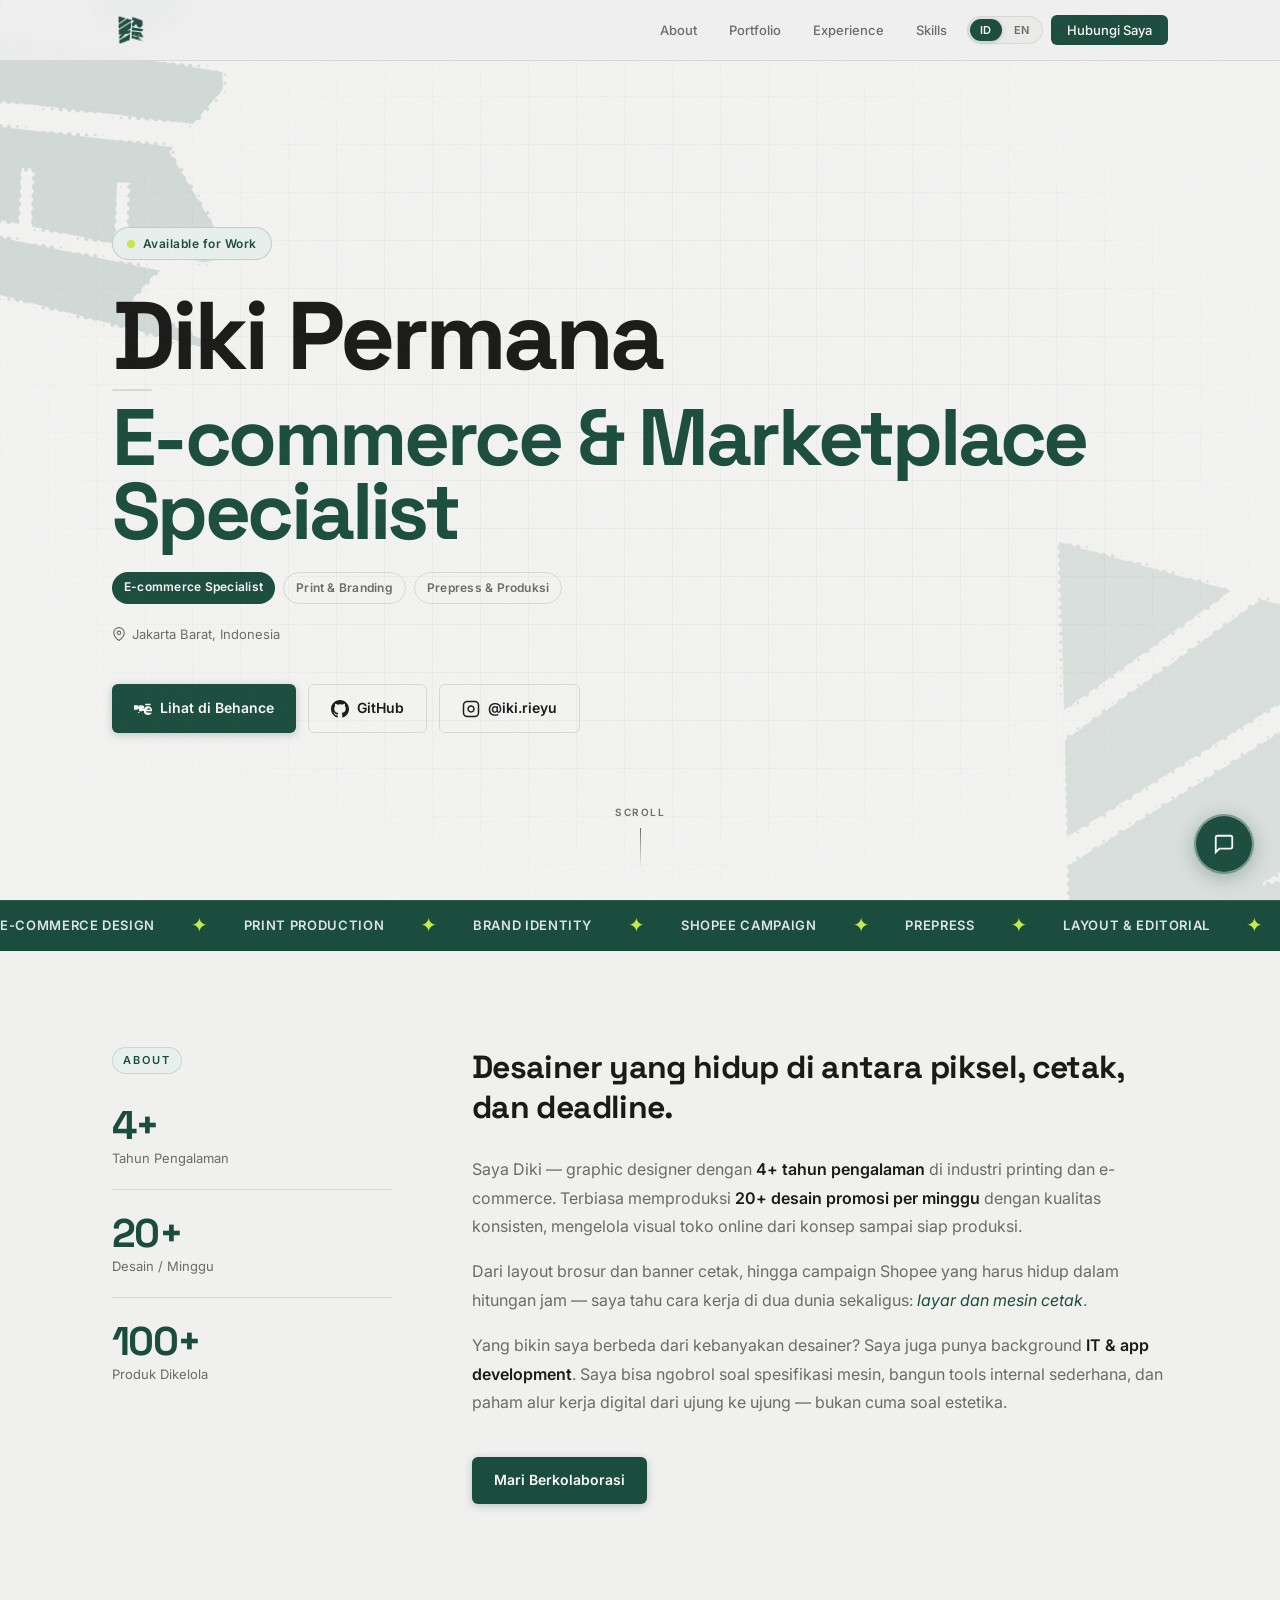
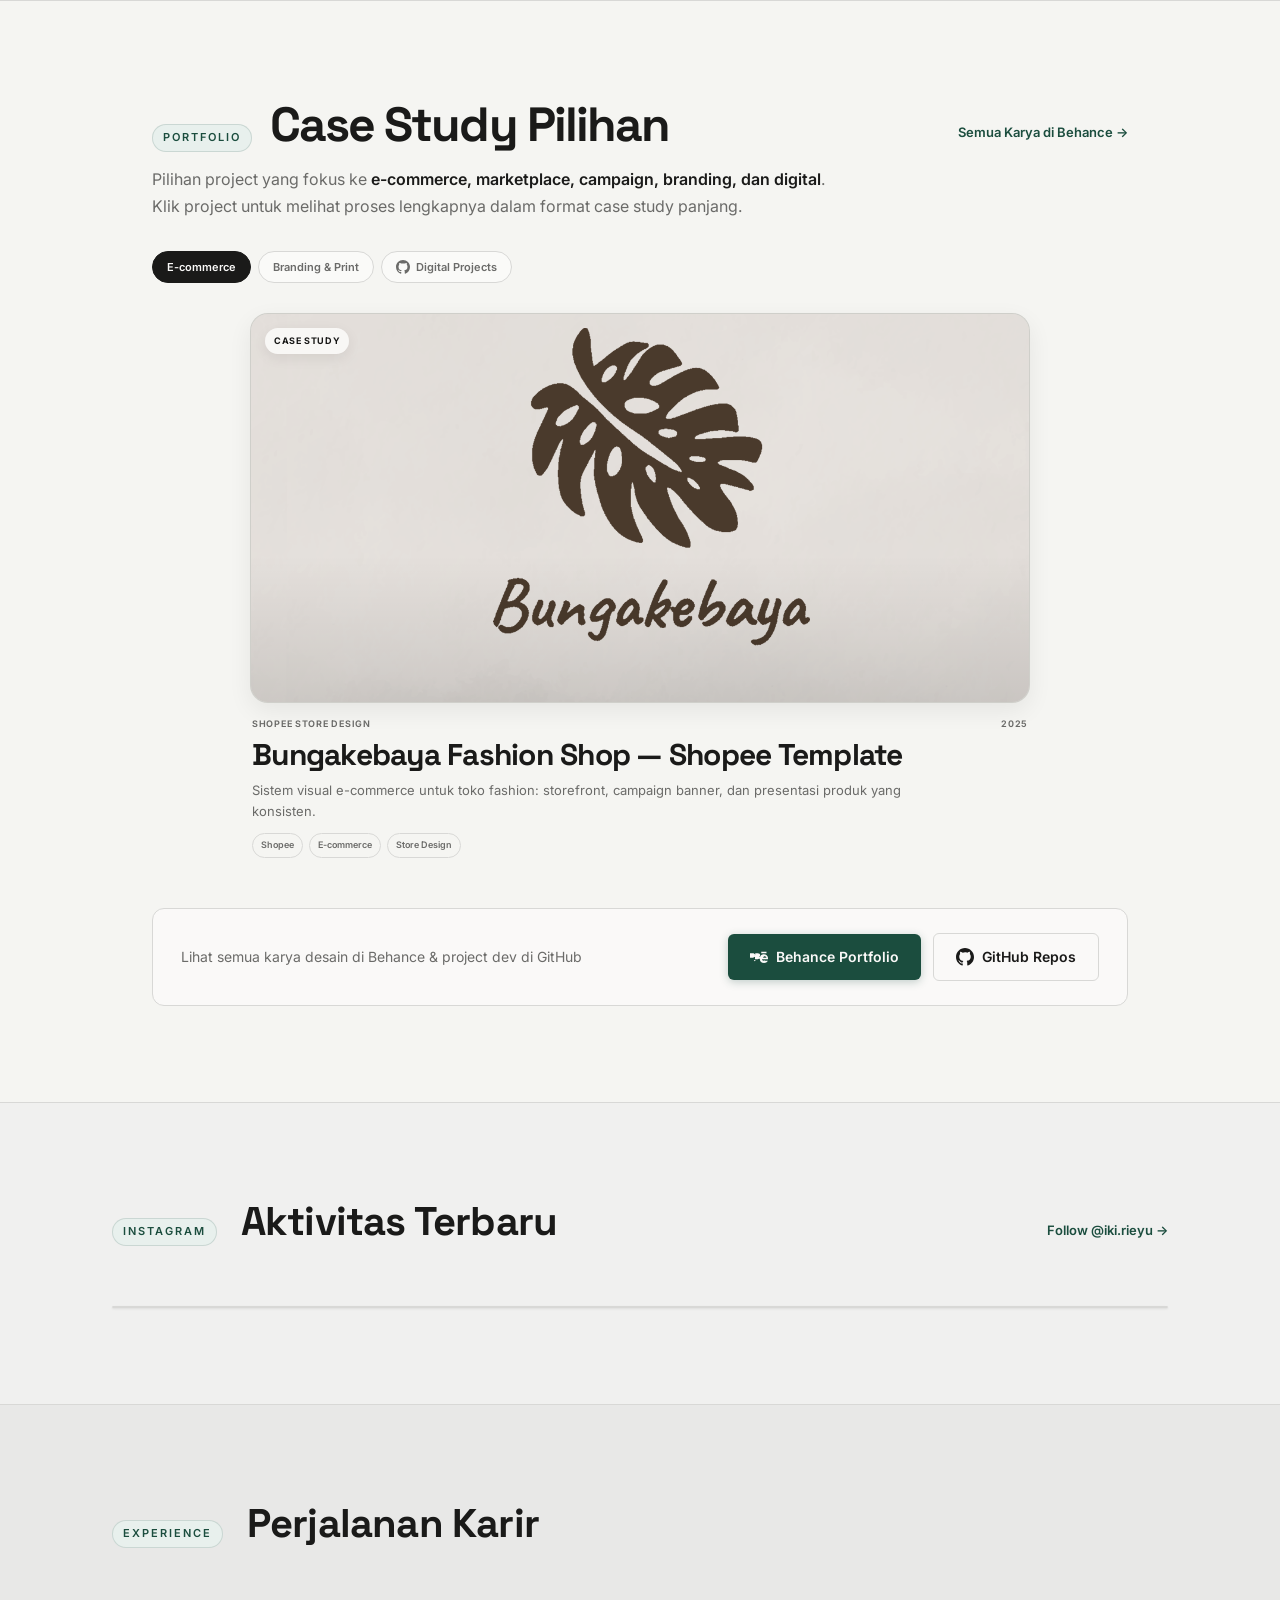
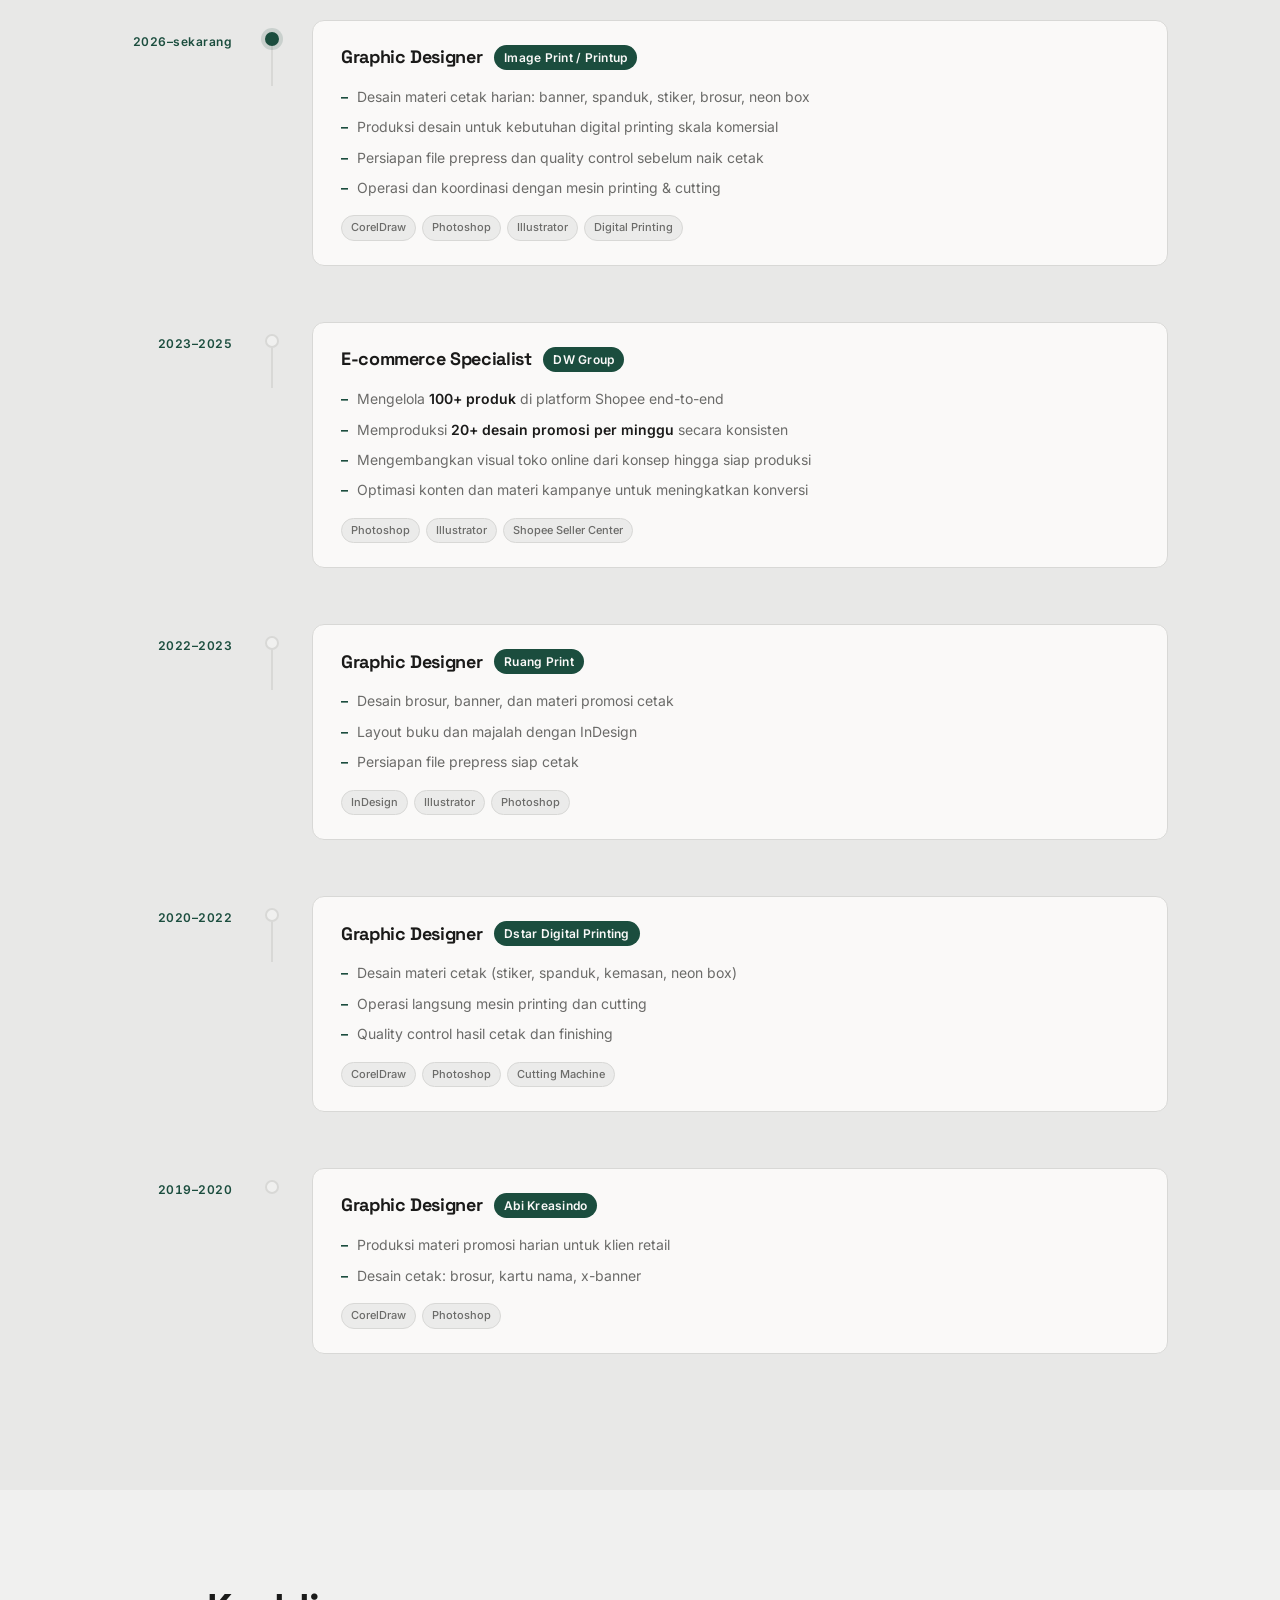
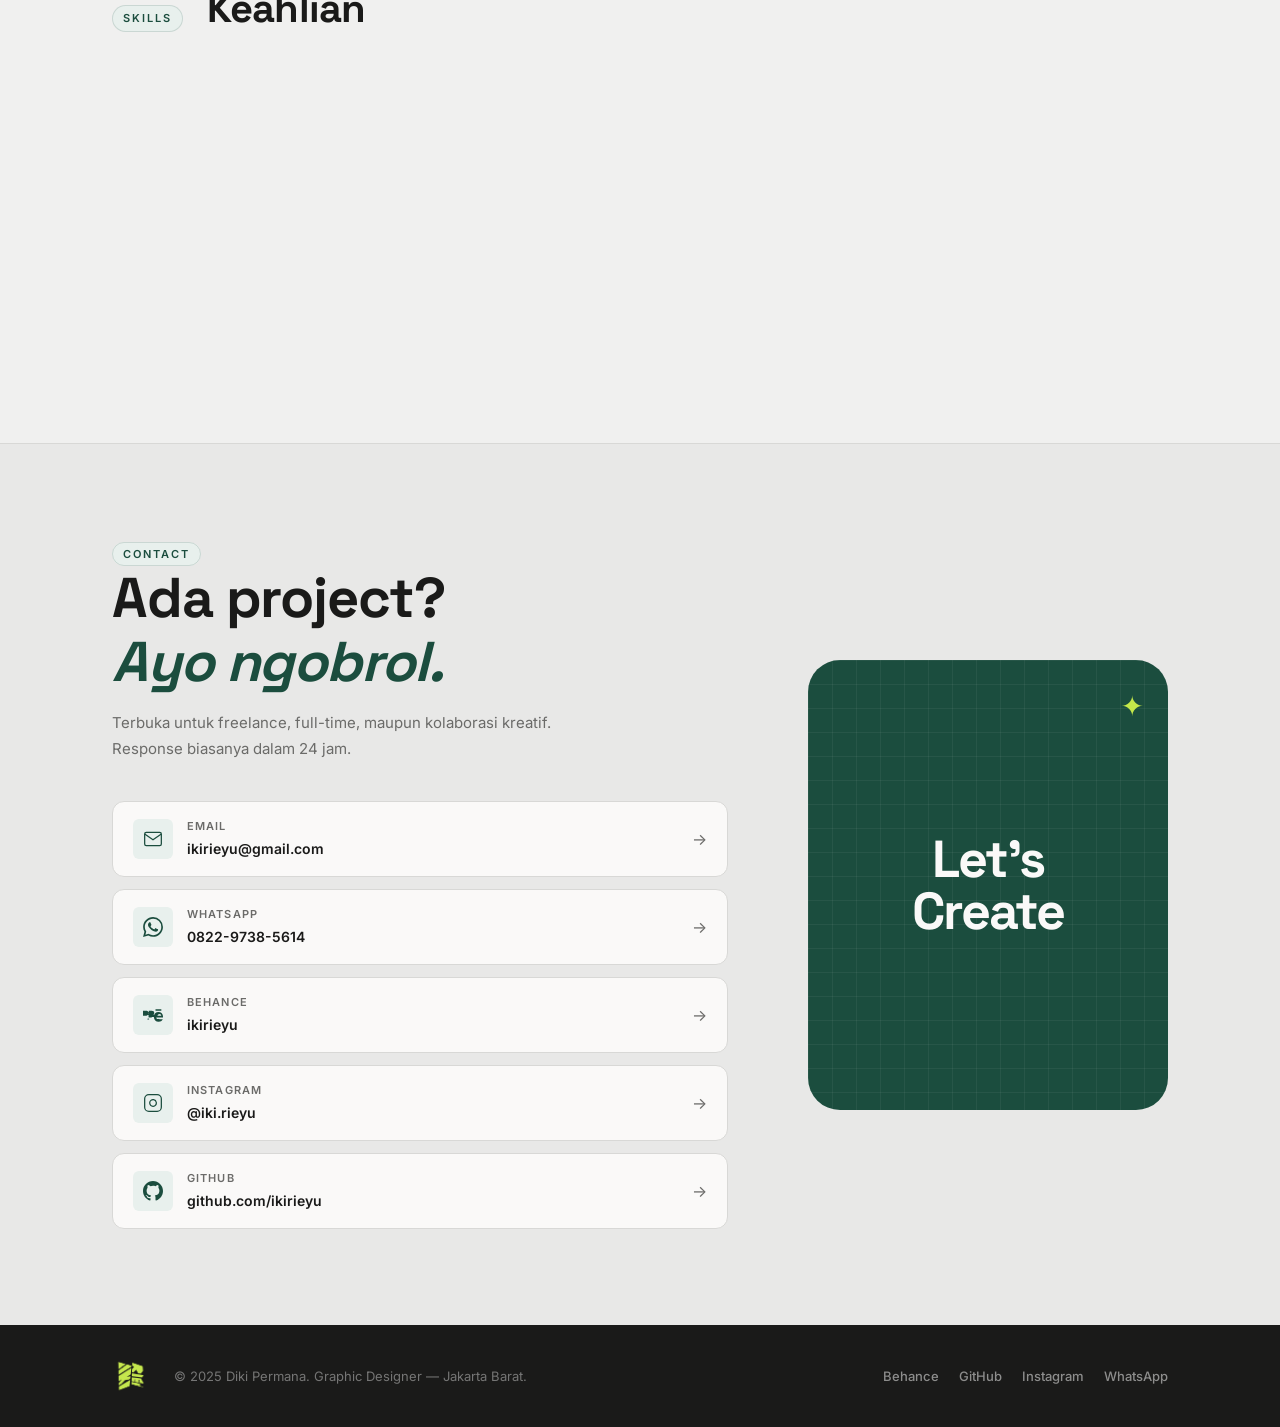
==== commit 8df43e6e: "Restore original homepage before modular loader integration" ====
--- a/index.html
+++ b/index.html
@@ -91,10 +91,17 @@
       </p>
       <div class="hero-cta-group">
         <a href="https://www.behance.net/ikirieyu" target="_blank" rel="noopener noreferrer" class="btn btn-primary" id="btn-behance">
+          <svg width="18" height="18" viewBox="0 0 24 24" fill="currentColor" aria-hidden="true"><path d="M22 7h-7v-2h7v2zm1.726 10c-.442 1.297-2.029 3-5.101 3-3.074 0-5.564-1.729-5.564-5.675 0-3.91 2.325-5.92 5.466-5.92 3.082 0 4.964 1.782 5.375 4.426.078.506.109 1.188.095 2.14H15.97c.13 1.2.836 1.9 2.032 1.9.449 0 .836-.21 1.139-.497l.586.626zm-7.718-4h5.908c-.118-1.14-.73-2.1-2.077-2.1-1.32 0-2.203.88-2.462 2.1h.631zm-9.645 4.5c-.58 0-1.079-.267-1.329-.68.208-.424.623-.68 1.329-.68.709 0 1.108.264 1.108.68 0 .42-.4.68-1.108.68zm0-5.5c-.626 0-1.108-.24-1.108-.68 0-.43.482-.68 1.108-.68.7 0 1.108.25 1.108.68s-.408.68-1.108.68zm4.318 2.5c0 .22-.14.4-.349.5H7.025c-.207-.1-.349-.28-.349-.5v-5h-.027c0 2.5-2.2 3.5-4.025 3.5H0V7h3.5c1.675 0 3.027.7 3.5 2.1V7h3.4c1.925 0 3.1 1 3.1 2.5 0 .8-.376 1.5-1.025 2 .875.42 1.525 1.2 1.525 2.5z"/></svg>
           <span data-i18n="hero.btn_behance">Lihat di Behance</span>
         </a>
-        <a href="https://github.com/ikirieyu" target="_blank" rel="noopener noreferrer" class="btn btn-secondary" id="btn-github">GitHub</a>
-        <a href="https://www.instagram.com/iki.rieyu" target="_blank" rel="noopener noreferrer" class="btn btn-secondary" id="btn-instagram">@iki.rieyu</a>
+        <a href="https://github.com/ikirieyu" target="_blank" rel="noopener noreferrer" class="btn btn-secondary" id="btn-github">
+          <svg width="18" height="18" viewBox="0 0 24 24" fill="currentColor" aria-hidden="true"><path d="M12 0C5.374 0 0 5.373 0 12c0 5.302 3.438 9.8 8.207 11.387.599.111.793-.261.793-.577v-2.234c-3.338.726-4.033-1.416-4.033-1.416-.546-1.387-1.333-1.756-1.333-1.756-1.089-.745.083-.729.083-.729 1.205.084 1.839 1.237 1.839 1.237 1.07 1.834 2.807 1.304 3.492.997.107-.775.418-1.305.762-1.604-2.665-.305-5.467-1.334-5.467-5.931 0-1.311.469-2.381 1.236-3.221-.124-.303-.535-1.524.117-3.176 0 0 1.008-.322 3.301 1.23A11.509 11.509 0 0 1 12 5.803c1.02.005 2.047.138 3.006.404 2.291-1.552 3.297-1.23 3.297-1.23.653 1.653.242 2.874.118 3.176.77.84 1.235 1.911 1.235 3.221 0 4.609-2.807 5.624-5.479 5.921.43.372.823 1.102.823 2.222v3.293c0 .319.192.694.801.576C20.566 21.797 24 17.3 24 12c0-6.627-5.373-12-12-12z"/></svg>
+          GitHub
+        </a>
+        <a href="https://www.instagram.com/iki.rieyu" target="_blank" rel="noopener noreferrer" class="btn btn-secondary" id="btn-instagram">
+          <svg width="18" height="18" viewBox="0 0 24 24" fill="none" stroke="currentColor" stroke-width="2" aria-hidden="true"><rect x="2" y="2" width="20" height="20" rx="5" ry="5"/><path d="M16 11.37A4 4 0 1 1 12.63 8 4 4 0 0 1 16 11.37z"/><line x1="17.5" y1="6.5" x2="17.51" y2="6.5"/></svg>
+          @iki.rieyu
+        </a>
       </div>
     </div>
     <div class="hero-scroll-hint" aria-hidden="true">
@@ -113,6 +120,12 @@
         <span data-i18n="marquee.shopee">Shopee Campaign</span><span class="marquee-dot">✦</span>
         <span data-i18n="marquee.prepress">Prepress</span><span class="marquee-dot">✦</span>
         <span data-i18n="marquee.layout">Layout &amp; Editorial</span><span class="marquee-dot">✦</span>
+        <span data-i18n="marquee.ecommerce">E-commerce Design</span><span class="marquee-dot">✦</span>
+        <span data-i18n="marquee.print">Print Production</span><span class="marquee-dot">✦</span>
+        <span data-i18n="marquee.brand">Brand Identity</span><span class="marquee-dot">✦</span>
+        <span data-i18n="marquee.shopee">Shopee Campaign</span><span class="marquee-dot">✦</span>
+        <span data-i18n="marquee.prepress">Prepress</span><span class="marquee-dot">✦</span>
+        <span data-i18n="marquee.layout">Layout &amp; Editorial</span><span class="marquee-dot">✦</span>
       </div>
       <div class="marquee-group" aria-hidden="true">
         <span data-i18n="marquee.ecommerce">E-commerce Design</span><span class="marquee-dot">✦</span>
@@ -121,6 +134,12 @@
         <span data-i18n="marquee.shopee">Shopee Campaign</span><span class="marquee-dot">✦</span>
         <span data-i18n="marquee.prepress">Prepress</span><span class="marquee-dot">✦</span>
         <span data-i18n="marquee.layout">Layout &amp; Editorial</span><span class="marquee-dot">✦</span>
+        <span data-i18n="marquee.ecommerce">E-commerce Design</span><span class="marquee-dot">✦</span>
+        <span data-i18n="marquee.print">Print Production</span><span class="marquee-dot">✦</span>
+        <span data-i18n="marquee.brand">Brand Identity</span><span class="marquee-dot">✦</span>
+        <span data-i18n="marquee.shopee">Shopee Campaign</span><span class="marquee-dot">✦</span>
+        <span data-i18n="marquee.prepress">Prepress</span><span class="marquee-dot">✦</span>
+        <span data-i18n="marquee.layout">Layout &amp; Editorial</span><span class="marquee-dot">✦</span>
       </div>
     </div>
   </div>
@@ -131,17 +150,34 @@
       <div class="about-label-col">
         <span class="section-label" data-i18n="about.label">About</span>
         <div class="about-stats">
-          <div class="stat-item"><span class="stat-num">4+</span><span class="stat-desc" data-i18n="about.stat1_desc">Tahun Pengalaman</span></div>
-          <div class="stat-item"><span class="stat-num">20+</span><span class="stat-desc" data-i18n="about.stat2_desc">Desain / Minggu</span></div>
-          <div class="stat-item"><span class="stat-num">100+</span><span class="stat-desc" data-i18n="about.stat3_desc">Produk Dikelola</span></div>
+          <div class="stat-item">
+            <span class="stat-num">4+</span>
+            <span class="stat-desc" data-i18n="about.stat1_desc">Tahun Pengalaman</span>
+          </div>
+          <div class="stat-item">
+            <span class="stat-num">20+</span>
+            <span class="stat-desc" data-i18n="about.stat2_desc">Desain / Minggu</span>
+          </div>
+          <div class="stat-item">
+            <span class="stat-num">100+</span>
+            <span class="stat-desc" data-i18n="about.stat3_desc">Produk Dikelola</span>
+          </div>
         </div>
       </div>
       <div class="about-content">
-        <h2 class="about-heading" data-i18n="about.heading">Desainer yang hidup di antara piksel, cetak, dan deadline.</h2>
+        <h2 class="about-heading" data-i18n="about.heading">
+          Desainer yang hidup di antara piksel, cetak, dan deadline.
+        </h2>
         <div class="about-body">
-          <p data-i18n="about.p1">Saya Diki — graphic designer dengan <strong>4+ tahun pengalaman</strong> di industri printing dan e-commerce.</p>
-          <p data-i18n="about.p2">Dari layout brosur dan banner cetak, hingga campaign Shopee.</p>
-          <p data-i18n="about.p3">Saya juga punya background <strong>IT &amp; app development</strong>.</p>
+          <p data-i18n="about.p1">
+            Saya Diki — graphic designer dengan <strong>4+ tahun pengalaman</strong> di industri printing dan e-commerce. Terbiasa memproduksi <strong>20+ desain promosi per minggu</strong> dengan kualitas konsisten, mengelola visual toko online dari konsep sampai siap produksi.
+          </p>
+          <p data-i18n="about.p2">
+            Dari layout brosur dan banner cetak, hingga campaign Shopee yang harus hidup dalam hitungan jam — saya tahu cara kerja di dua dunia sekaligus: <em>layar dan mesin cetak</em>.
+          </p>
+          <p data-i18n="about.p3">
+            Yang bikin saya berbeda dari kebanyakan desainer? Saya juga punya background <strong>IT &amp; app development</strong>. Saya bisa ngobrol soal spesifikasi mesin, bangun tools internal sederhana, dan paham alur kerja digital dari ujung ke ujung — bukan cuma soal estetika.
+          </p>
         </div>
         <a href="#contact" class="btn btn-primary about-cta" data-i18n="about.cta">Mari Berkolaborasi</a>
       </div>
@@ -154,15 +190,29 @@
       <div class="section-header">
         <span class="section-label" data-i18n="portfolio.label">Portfolio</span>
         <h2 class="section-title" data-i18n="portfolio.title">Karya Pilihan</h2>
-        <a href="https://www.behance.net/ikirieyu" target="_blank" rel="noopener noreferrer" class="btn btn-ghost" id="btn-behance-all" data-i18n="portfolio.all_behance">Semua Karya di Behance →</a>
-      </div>
+        <a href="https://www.behance.net/ikirieyu" target="_blank" rel="noopener noreferrer" class="btn btn-ghost" id="btn-behance-all" data-i18n="portfolio.all_behance">
+          Semua Karya di Behance →
+        </a>
+      </div>
+
+      <!-- Dynamic Category Tabs -->
       <div class="portfolio-tabs" id="portfolio-tabs-container" role="tablist"></div>
+
+      <!-- Dynamic Portfolio Grid Container -->
       <div class="portfolio-grid" id="portfolio-cards-grid"></div>
+
+
       <div class="behance-cta-block">
         <p data-i18n="portfolio.bottom_cta">Lihat semua karya desain di Behance &amp; project dev di GitHub</p>
         <div class="cta-block-btns">
-          <a href="https://www.behance.net/ikirieyu" target="_blank" rel="noopener noreferrer" class="btn btn-primary" id="btn-behance-bottom"><span data-i18n="portfolio.btn_behance_bottom">Behance Portfolio</span></a>
-          <a href="https://github.com/ikirieyu" target="_blank" rel="noopener noreferrer" class="btn btn-secondary" id="btn-github-cta"><span data-i18n="portfolio.btn_github_bottom">GitHub Repos</span></a>
+          <a href="https://www.behance.net/ikirieyu" target="_blank" rel="noopener noreferrer" class="btn btn-primary" id="btn-behance-bottom">
+            <svg width="18" height="18" viewBox="0 0 24 24" fill="currentColor" aria-hidden="true"><path d="M22 7h-7v-2h7v2zm1.726 10c-.442 1.297-2.029 3-5.101 3-3.074 0-5.564-1.729-5.564-5.675 0-3.91 2.325-5.92 5.466-5.92 3.082 0 4.964 1.782 5.375 4.426.078.506.109 1.188.095 2.14H15.97c.13 1.2.836 1.9 2.032 1.9.449 0 .836-.21 1.139-.497l.586.626zm-7.718-4h5.908c-.118-1.14-.73-2.1-2.077-2.1-1.32 0-2.203.88-2.462 2.1h.631zm-9.645 4.5c-.58 0-1.079-.267-1.329-.68.208-.424.623-.68 1.329-.68.709 0 1.108.264 1.108.68 0 .42-.4.68-1.108.68zm0-5.5c-.626 0-1.108-.24-1.108-.68 0-.43.482-.68 1.108-.68.7 0 1.108.25 1.108.68s-.408.68-1.108.68zm4.318 2.5c0 .22-.14.4-.349.5H7.025c-.207-.1-.349-.28-.349-.5v-5h-.027c0 2.5-2.2 3.5-4.025 3.5H0V7h3.5c1.675 0 3.027.7 3.5 2.1V7h3.4c1.925 0 3.1 1 3.1 2.5 0 .8-.376 1.5-1.025 2 .875.42 1.525 1.2 1.525 2.5z"/></svg>
+            <span data-i18n="portfolio.btn_behance_bottom">Behance Portfolio</span>
+          </a>
+          <a href="https://github.com/ikirieyu" target="_blank" rel="noopener noreferrer" class="btn btn-secondary" id="btn-github-cta">
+            <svg width="18" height="18" viewBox="0 0 24 24" fill="currentColor" aria-hidden="true"><path d="M12 0C5.374 0 0 5.373 0 12c0 5.302 3.438 9.8 8.207 11.387.599.111.793-.261.793-.577v-2.234c-3.338.726-4.033-1.416-4.033-1.416-.546-1.387-1.333-1.756-1.333-1.756-1.089-.745.083-.729.083-.729 1.205.084 1.839 1.237 1.839 1.237 1.07 1.834 2.807 1.304 3.492.997.107-.775.418-1.305.762-1.604-2.665-.305-5.467-1.334-5.467-5.931 0-1.311.469-2.381 1.236-3.221-.124-.303-.535-1.524.117-3.176 0 0 1.008-.322 3.301 1.23A11.509 11.509 0 0 1 12 5.803c1.02.005 2.047.138 3.006.404 2.291-1.552 3.297-1.23 3.297-1.23.653 1.653.242 2.874.118 3.176.77.84 1.235 1.911 1.235 3.221 0 4.609-2.807 5.624-5.479 5.921.43.372.823 1.102.823 2.222v3.293c0 .319.192.694.801.576C20.566 21.797 24 17.3 24 12c0-6.627-5.373-12-12-12z"/></svg>
+            <span data-i18n="portfolio.btn_github_bottom">GitHub Repos</span>
+          </a>
         </div>
       </div>
     </div>
@@ -174,39 +224,320 @@
       <div class="section-header">
         <span class="section-label" data-i18n="ig.label">Instagram</span>
         <h2 class="section-title" data-i18n="ig.title">Aktivitas Terbaru</h2>
-        <a href="https://www.instagram.com/iki.rieyu" target="_blank" rel="noopener noreferrer" class="btn btn-ghost" id="btn-ig-follow" data-i18n="ig.follow">Follow @iki.rieyu →</a>
+        <a href="https://www.instagram.com/iki.rieyu" target="_blank" rel="noopener noreferrer" class="btn btn-ghost" id="btn-ig-follow" data-i18n="ig.follow">
+          Follow @iki.rieyu →
+        </a>
       </div>
       <div class="ig-embed-wrapper">
         <behold-widget feed-id="lJ9FjEJKfkFE6bsyhN7O"></behold-widget>
-        <script>(() => { if(window.__bhldScript)return; window.__bhldScript=true; const d=document,s=d.createElement('script'); s.type='module'; s.src='https://w.behold.so/widget.js'; setTimeout(()=>d.head.append(s),0); })();</script>
-      </div>
+        <script>
+          (() => {
+            if(window.__bhldScript)return;window.__bhldScript=true;
+            const d=document,s=d.createElement("script");s.type="module";
+            s.src="https://w.behold.so/widget.js";setTimeout(()=>{d.head.append(s);},0);
+          })();
+        </script>
+      </div>
+
     </div>
   </section>
 
   <!-- ========== EXPERIENCE ========== -->
   <section class="section experience-section" id="experience">
     <div class="container">
-      <div class="section-header"><span class="section-label" data-i18n="exp.label">Experience</span><h2 class="section-title" data-i18n="exp.title">Perjalanan Karir</h2></div>
+      <div class="section-header">
+        <span class="section-label" data-i18n="exp.label">Experience</span>
+        <h2 class="section-title" data-i18n="exp.title">Perjalanan Karir</h2>
+      </div>
       <div class="timeline">
-        <div class="timeline-item" data-aos="fade-up"><div class="timeline-left"><span class="timeline-year" data-i18n="exp.present">2026–sekarang</span></div><div class="timeline-connector"><div class="timeline-dot current"></div><div class="timeline-line"></div></div><div class="timeline-right"><div class="timeline-card"><div class="tc-header"><h3 data-i18n="exp.job1_title">Graphic Designer</h3><span class="company-badge" data-i18n="exp.job1_company">Image Print / Printup</span></div><ul class="tc-list"><li data-i18n="exp.job1_li1">Desain materi cetak harian</li><li data-i18n="exp.job1_li2">Produksi desain digital printing</li><li data-i18n="exp.job1_li3">Prepress dan QC</li><li data-i18n="exp.job1_li4">Koordinasi mesin printing &amp; cutting</li></ul><div class="tc-tools"><span>CorelDraw</span><span>Photoshop</span><span>Illustrator</span><span>Digital Printing</span></div></div></div></div>
-        <div class="timeline-item" data-aos="fade-up"><div class="timeline-left"><span class="timeline-year">2023–2025</span></div><div class="timeline-connector"><div class="timeline-dot"></div><div class="timeline-line"></div></div><div class="timeline-right"><div class="timeline-card"><div class="tc-header"><h3 data-i18n="exp.job2_title">E-commerce Specialist</h3><span class="company-badge" data-i18n="exp.job2_company">DW Group</span></div><ul class="tc-list"><li data-i18n="exp.job2_li1">Mengelola <strong>100+ produk</strong> di platform Shopee end-to-end</li><li data-i18n="exp.job2_li2">Memproduksi <strong>20+ desain promosi per minggu</strong></li><li data-i18n="exp.job2_li3">Mengembangkan visual toko online</li><li data-i18n="exp.job2_li4">Optimasi konten dan campaign</li></ul><div class="tc-tools"><span>Photoshop</span><span>Illustrator</span><span>Shopee Seller Center</span></div></div></div></div>
-        <div class="timeline-item" data-aos="fade-up"><div class="timeline-left"><span class="timeline-year">2022–2023</span></div><div class="timeline-connector"><div class="timeline-dot"></div><div class="timeline-line"></div></div><div class="timeline-right"><div class="timeline-card"><div class="tc-header"><h3 data-i18n="exp.job3_title">Graphic Designer</h3><span class="company-badge" data-i18n="exp.job3_company">Ruang Print</span></div><ul class="tc-list"><li data-i18n="exp.job3_li1">Desain brosur, banner, dan materi promosi cetak</li><li data-i18n="exp.job3_li2">Layout buku dan majalah</li><li data-i18n="exp.job3_li3">Prepress siap cetak</li></ul></div></div></div>
+
+        <div class="timeline-item" data-aos="fade-up">
+          <div class="timeline-left">
+            <span class="timeline-year" data-i18n="exp.present">2026–sekarang</span>
+          </div>
+          <div class="timeline-connector">
+            <div class="timeline-dot current"></div>
+            <div class="timeline-line"></div>
+          </div>
+          <div class="timeline-right">
+            <div class="timeline-card">
+              <div class="tc-header">
+                <h3 data-i18n="exp.job1_title">Graphic Designer</h3>
+                <span class="company-badge" data-i18n="exp.job1_company">Image Print / Printup</span>
+              </div>
+              <ul class="tc-list">
+                <li data-i18n="exp.job1_li1">Desain materi cetak harian: banner, spanduk, stiker, brosur, neon box</li>
+                <li data-i18n="exp.job1_li2">Produksi desain untuk kebutuhan digital printing skala komersial</li>
+                <li data-i18n="exp.job1_li3">Persiapan file prepress dan quality control sebelum naik cetak</li>
+                <li data-i18n="exp.job1_li4">Operasi dan koordinasi dengan mesin printing &amp; cutting</li>
+              </ul>
+              <div class="tc-tools">
+                <span>CorelDraw</span><span>Photoshop</span><span>Illustrator</span><span>Digital Printing</span>
+              </div>
+            </div>
+          </div>
+        </div>
+
+        <div class="timeline-item" data-aos="fade-up">
+          <div class="timeline-left">
+            <span class="timeline-year">2023–2025</span>
+          </div>
+          <div class="timeline-connector">
+            <div class="timeline-dot"></div>
+            <div class="timeline-line"></div>
+          </div>
+          <div class="timeline-right">
+            <div class="timeline-card">
+              <div class="tc-header">
+                <h3 data-i18n="exp.job2_title">E-commerce Specialist</h3>
+                <span class="company-badge" data-i18n="exp.job2_company">DW Group</span>
+              </div>
+              <ul class="tc-list">
+                <li data-i18n="exp.job2_li1">Mengelola <strong>100+ produk</strong> di platform Shopee end-to-end</li>
+                <li data-i18n="exp.job2_li2">Memproduksi <strong>20+ desain promosi per minggu</strong> secara konsisten</li>
+                <li data-i18n="exp.job2_li3">Mengembangkan visual toko online dari konsep hingga siap produksi</li>
+                <li data-i18n="exp.job2_li4">Optimasi konten dan materi kampanye untuk meningkatkan konversi</li>
+              </ul>
+              <div class="tc-tools">
+                <span>Photoshop</span><span>Illustrator</span><span>Shopee Seller Center</span>
+              </div>
+            </div>
+          </div>
+        </div>
+
+        <div class="timeline-item" data-aos="fade-up">
+          <div class="timeline-left">
+            <span class="timeline-year">2022–2023</span>
+          </div>
+          <div class="timeline-connector">
+            <div class="timeline-dot"></div>
+            <div class="timeline-line"></div>
+          </div>
+          <div class="timeline-right">
+            <div class="timeline-card">
+              <div class="tc-header">
+                <h3 data-i18n="exp.job3_title">Graphic Designer</h3>
+                <span class="company-badge" data-i18n="exp.job3_company">Ruang Print</span>
+              </div>
+              <ul class="tc-list">
+                <li data-i18n="exp.job3_li1">Desain brosur, banner, dan materi promosi cetak</li>
+                <li data-i18n="exp.job3_li2">Layout buku dan majalah dengan InDesign</li>
+                <li data-i18n="exp.job3_li3">Persiapan file prepress siap cetak</li>
+              </ul>
+              <div class="tc-tools">
+                <span>InDesign</span><span>Illustrator</span><span>Photoshop</span>
+              </div>
+            </div>
+          </div>
+        </div>
+
+        <div class="timeline-item" data-aos="fade-up">
+          <div class="timeline-left">
+            <span class="timeline-year">2020–2022</span>
+          </div>
+          <div class="timeline-connector">
+            <div class="timeline-dot"></div>
+            <div class="timeline-line"></div>
+          </div>
+          <div class="timeline-right">
+            <div class="timeline-card">
+              <div class="tc-header">
+                <h3 data-i18n="exp.job4_title">Graphic Designer</h3>
+                <span class="company-badge" data-i18n="exp.job4_company">Dstar Digital Printing</span>
+              </div>
+              <ul class="tc-list">
+                <li data-i18n="exp.job4_li1">Desain materi cetak (stiker, spanduk, kemasan, neon box)</li>
+                <li data-i18n="exp.job4_li2">Operasi langsung mesin printing dan cutting</li>
+                <li data-i18n="exp.job4_li3">Quality control hasil cetak dan finishing</li>
+              </ul>
+              <div class="tc-tools">
+                <span>CorelDraw</span><span>Photoshop</span><span>Cutting Machine</span>
+              </div>
+            </div>
+          </div>
+        </div>
+
+        <div class="timeline-item" data-aos="fade-up">
+          <div class="timeline-left">
+            <span class="timeline-year">2019–2020</span>
+          </div>
+          <div class="timeline-connector">
+            <div class="timeline-dot"></div>
+          </div>
+          <div class="timeline-right">
+            <div class="timeline-card">
+              <div class="tc-header">
+                <h3 data-i18n="exp.job5_title">Graphic Designer</h3>
+                <span class="company-badge" data-i18n="exp.job5_company">Abi Kreasindo</span>
+              </div>
+              <ul class="tc-list">
+                <li data-i18n="exp.job5_li1">Produksi materi promosi harian untuk klien retail</li>
+                <li data-i18n="exp.job5_li2">Desain cetak: brosur, kartu nama, x-banner</li>
+              </ul>
+              <div class="tc-tools">
+                <span>CorelDraw</span><span>Photoshop</span>
+              </div>
+            </div>
+          </div>
+        </div>
+
       </div>
     </div>
   </section>
 
   <!-- ========== SKILLS ========== -->
-  <section class="section skills-section" id="skills"><div class="container"><div class="section-header"><span class="section-label" data-i18n="skills.label">Skills</span><h2 class="section-title" data-i18n="skills.title">Keahlian</h2></div><div class="skills-grid"><div class="skill-card" data-aos="fade-up"><h3 data-i18n="skills.cat1_title">Desain Grafis</h3><ul><li>Adobe Photoshop</li><li>Adobe Illustrator</li><li>Adobe InDesign</li><li>CorelDraw</li></ul></div><div class="skill-card" data-aos="fade-up"><h3 data-i18n="skills.cat2_title">Office &amp; Produktivitas</h3><ul><li>Microsoft Word</li><li>Microsoft Excel</li><li>Microsoft PowerPoint</li></ul></div><div class="skill-card" data-aos="fade-up"><h3 data-i18n="skills.cat3_title">Web</h3><ul><li>HTML / CSS</li><li>JS / Next.js / Vite</li><li>Capacitor</li><li>Electron</li></ul></div><div class="skill-card" data-aos="fade-up"><h3 data-i18n="skills.cat4_title">IT Support</h3><ul><li>Servis &amp; Rakit PC</li><li>Instalasi OS</li><li>Jaringan LAN</li><li>Troubleshooting Hardware</li></ul></div></div></div></section>
+  <section class="section skills-section" id="skills">
+    <div class="container">
+      <div class="section-header">
+        <span class="section-label" data-i18n="skills.label">Skills</span>
+        <h2 class="section-title" data-i18n="skills.title">Keahlian</h2>
+      </div>
+      <div class="skills-grid">
+
+        <div class="skill-card" data-aos="fade-up">
+          <div class="skill-icon">
+            <svg width="24" height="24" viewBox="0 0 24 24" fill="none" stroke="currentColor" stroke-width="1.5" aria-hidden="true"><rect x="3" y="3" width="18" height="18" rx="2"/><path d="M3 9h18M9 21V9"/></svg>
+          </div>
+          <h3 data-i18n="skills.cat1_title">Desain Grafis</h3>
+          <ul>
+            <li>Adobe Photoshop</li>
+            <li>Adobe Illustrator</li>
+            <li>Adobe InDesign</li>
+            <li>CorelDraw</li>
+          </ul>
+        </div>
+
+        <div class="skill-card" data-aos="fade-up" data-aos-delay="80">
+          <div class="skill-icon">
+            <svg width="24" height="24" viewBox="0 0 24 24" fill="none" stroke="currentColor" stroke-width="1.5" aria-hidden="true"><path d="M14 2H6a2 2 0 0 0-2 2v16a2 2 0 0 0 2 2h12a2 2 0 0 0 2-2V8z"/><polyline points="14 2 14 8 20 8"/><line x1="16" y1="13" x2="8" y2="13"/><line x1="16" y1="17" x2="8" y2="17"/><polyline points="10 9 9 9 8 9"/></svg>
+          </div>
+          <h3 data-i18n="skills.cat2_title">Office &amp; Produktivitas</h3>
+          <ul>
+            <li>Microsoft Word</li>
+            <li>Microsoft Excel</li>
+            <li>Microsoft PowerPoint</li>
+          </ul>
+        </div>
+
+        <div class="skill-card" data-aos="fade-up" data-aos-delay="160">
+          <div class="skill-icon">
+            <svg width="24" height="24" viewBox="0 0 24 24" fill="none" stroke="currentColor" stroke-width="1.5" aria-hidden="true"><polyline points="16 18 22 12 16 6"/><polyline points="8 6 2 12 8 18"/></svg>
+          </div>
+          <h3 data-i18n="skills.cat3_title">Web</h3>
+          <ul>
+            <li>HTML / CSS</li>
+            <li>js / Next.js / Vite</li>
+            <li>Capacitor (Mobile)</li>
+            <li>Electron (Desktop)</li>
+          </ul>
+        </div>
+
+        <div class="skill-card" data-aos="fade-up" data-aos-delay="240">
+          <div class="skill-icon">
+            <svg width="24" height="24" viewBox="0 0 24 24" fill="none" stroke="currentColor" stroke-width="1.5" aria-hidden="true"><rect x="2" y="3" width="20" height="14" rx="2"/><line x1="8" y1="21" x2="16" y2="21"/><line x1="12" y1="17" x2="12" y2="21"/></svg>
+          </div>
+          <h3 data-i18n="skills.cat4_title">IT Support</h3>
+          <ul>
+            <li data-i18n="skills.it_pc">Servis &amp; Rakit PC</li>
+            <li data-i18n="skills.it_os">Instalasi OS</li>
+            <li data-i18n="skills.it_lan">Jaringan LAN</li>
+            <li data-i18n="skills.it_hw">Troubleshooting Hardware</li>
+          </ul>
+        </div>
+
+      </div>
+    </div>
+  </section>
 
   <!-- ========== CONTACT ========== -->
-  <section class="section contact-section" id="contact"><div class="container contact-inner"><div class="contact-left"><span class="section-label" data-i18n="contact.label">Contact</span><h2 class="contact-heading" data-i18n="contact.heading">Ada project? <br/><em>Ayo ngobrol.</em></h2><p class="contact-sub" data-i18n="contact.sub">Terbuka untuk freelance, full-time, maupun kolaborasi kreatif.</p><div class="contact-links"><a href="mailto:ikirieyu@gmail.com" class="contact-item"><div class="ci-text"><span class="ci-label">Email</span><span class="ci-value">ikirieyu@gmail.com</span></div><span class="ci-arrow">→</span></a><a href="https://github.com/ikirieyu" target="_blank" rel="noopener noreferrer" class="contact-item"><div class="ci-text"><span class="ci-label">GitHub</span><span class="ci-value">github.com/ikirieyu</span></div><span class="ci-arrow">→</span></a></div></div><div class="contact-right"><div class="contact-card-deco"><div class="ccd-text">Let's<br/>Create</div><div class="ccd-star">✦</div></div></div></div></section>
+  <section class="section contact-section" id="contact">
+    <div class="container contact-inner">
+      <div class="contact-left">
+        <span class="section-label" data-i18n="contact.label">Contact</span>
+        <h2 class="contact-heading" data-i18n="contact.heading">Ada project? <br/><em>Ayo ngobrol.</em></h2>
+        <p class="contact-sub" data-i18n="contact.sub">Terbuka untuk freelance, full-time, maupun kolaborasi kreatif. Response biasanya dalam 24 jam.</p>
+        <div class="contact-links">
+          <a href="mailto:ikirieyu@gmail.com" class="contact-item" id="link-email">
+            <div class="ci-icon">
+              <svg width="20" height="20" viewBox="0 0 24 24" fill="none" stroke="currentColor" stroke-width="1.5" aria-hidden="true"><path d="M4 4h16c1.1 0 2 .9 2 2v12c0 1.1-.9 2-2 2H4c-1.1 0-2-.9-2-2V6c0-1.1.9-2 2-2z"/><polyline points="22,6 12,13 2,6"/></svg>
+            </div>
+            <div class="ci-text">
+              <span class="ci-label">Email</span>
+              <span class="ci-value">ikirieyu@gmail.com</span>
+            </div>
+            <span class="ci-arrow">→</span>
+          </a>
+          <a href="https://wa.me/6282297385614" target="_blank" rel="noopener noreferrer" class="contact-item" id="link-whatsapp">
+            <div class="ci-icon">
+              <svg width="20" height="20" viewBox="0 0 24 24" fill="currentColor" aria-hidden="true"><path d="M17.472 14.382c-.297-.149-1.758-.867-2.03-.967-.273-.099-.471-.148-.67.15-.197.297-.767.966-.94 1.164-.173.199-.347.223-.644.075-.297-.15-1.255-.463-2.39-1.475-.883-.788-1.48-1.761-1.653-2.059-.173-.297-.018-.458.13-.606.134-.133.298-.347.446-.52.149-.174.198-.298.298-.497.099-.198.05-.371-.025-.52-.075-.149-.669-1.612-.916-2.207-.242-.579-.487-.5-.669-.51-.173-.008-.371-.01-.57-.01-.198 0-.52.074-.792.372-.272.297-1.04 1.016-1.04 2.479 0 1.462 1.065 2.875 1.213 3.074.149.198 2.096 3.2 5.077 4.487.709.306 1.262.489 1.694.625.712.227 1.36.195 1.871.118.571-.085 1.758-.719 2.006-1.413.248-.694.248-1.289.173-1.413-.074-.124-.272-.198-.57-.347m-5.421 7.403h-.004a9.87 9.87 0 0 1-5.031-1.378l-.361-.214-3.741.982.998-3.648-.235-.374a9.86 9.86 0 0 1-1.51-5.26c.001-5.45 4.436-9.884 9.888-9.884 2.64 0 5.122 1.03 6.988 2.898a9.825 9.825 0 0 1 2.893 6.994c-.003 5.45-4.437 9.884-9.885 9.884m8.413-18.297A11.815 11.815 0 0 0 12.05 0C5.495 0 .16 5.335.157 11.892c0 2.096.547 4.142 1.588 5.945L.057 24l6.305-1.654a11.882 11.882 0 0 0 5.683 1.448h.005c6.554 0 11.89-5.335 11.893-11.893a11.821 11.821 0 0 0-3.48-8.413z"/></svg>
+            </div>
+            <div class="ci-text">
+              <span class="ci-label">WhatsApp</span>
+              <span class="ci-value">0822-9738-5614</span>
+            </div>
+            <span class="ci-arrow">→</span>
+          </a>
+          <a href="https://www.behance.net/ikirieyu" target="_blank" rel="noopener noreferrer" class="contact-item" id="link-behance">
+            <div class="ci-icon">
+              <svg width="20" height="20" viewBox="0 0 24 24" fill="currentColor" aria-hidden="true"><path d="M22 7h-7v-2h7v2zm1.726 10c-.442 1.297-2.029 3-5.101 3-3.074 0-5.564-1.729-5.564-5.675 0-3.91 2.325-5.92 5.466-5.92 3.082 0 4.964 1.782 5.375 4.426.078.506.109 1.188.095 2.14H15.97c.13 1.2.836 1.9 2.032 1.9.449 0 .836-.21 1.139-.497l.586.626zm-7.718-4h5.908c-.118-1.14-.73-2.1-2.077-2.1-1.32 0-2.203.88-2.462 2.1h.631zm-9.645 4.5c-.58 0-1.079-.267-1.329-.68.208-.424.623-.68 1.329-.68.709 0 1.108.264 1.108.68 0 .42-.4.68-1.108.68zm0-5.5c-.626 0-1.108-.24-1.108-.68 0-.43.482-.68 1.108-.68.7 0 1.108.25 1.108.68s-.408.68-1.108.68zm4.318 2.5c0 .22-.14.4-.349.5H7.025c-.207-.1-.349-.28-.349-.5v-5h-.027c0 2.5-2.2 3.5-4.025 3.5H0V7h3.5c1.675 0 3.027.7 3.5 2.1V7h3.4c1.925 0 3.1 1 3.1 2.5 0 .8-.376 1.5-1.025 2 .875.42 1.525 1.2 1.525 2.5z"/></svg>
+            </div>
+            <div class="ci-text">
+              <span class="ci-label">Behance</span>
+              <span class="ci-value">ikirieyu</span>
+            </div>
+            <span class="ci-arrow">→</span>
+          </a>
+          <a href="https://www.instagram.com/iki.rieyu" target="_blank" rel="noopener noreferrer" class="contact-item" id="link-instagram">
+            <div class="ci-icon">
+              <svg width="20" height="20" viewBox="0 0 24 24" fill="none" stroke="currentColor" stroke-width="1.5" aria-hidden="true"><rect x="2" y="2" width="20" height="20" rx="5" ry="5"/><path d="M16 11.37A4 4 0 1 1 12.63 8 4 4 0 0 1 16 11.37z"/><line x1="17.5" y1="6.5" x2="17.51" y2="6.5"/></svg>
+            </div>
+            <div class="ci-text">
+              <span class="ci-label">Instagram</span>
+              <span class="ci-value">@iki.rieyu</span>
+            </div>
+            <span class="ci-arrow">→</span>
+          </a>
+          <a href="https://github.com/ikirieyu" target="_blank" rel="noopener noreferrer" class="contact-item" id="link-github">
+            <div class="ci-icon">
+              <svg width="20" height="20" viewBox="0 0 24 24" fill="currentColor" aria-hidden="true"><path d="M12 0C5.374 0 0 5.373 0 12c0 5.302 3.438 9.8 8.207 11.387.599.111.793-.261.793-.577v-2.234c-3.338.726-4.033-1.416-4.033-1.416-.546-1.387-1.333-1.756-1.333-1.756-1.089-.745.083-.729.083-.729 1.205.084 1.839 1.237 1.839 1.237 1.07 1.834 2.807 1.304 3.492.997.107-.775.418-1.305.762-1.604-2.665-.305-5.467-1.334-5.467-5.931 0-1.311.469-2.381 1.236-3.221-.124-.303-.535-1.524.117-3.176 0 0 1.008-.322 3.301 1.23A11.509 11.509 0 0 1 12 5.803c1.02.005 2.047.138 3.006.404 2.291-1.552 3.297-1.23 3.297-1.23.653 1.653.242 2.874.118 3.176.77.84 1.235 1.911 1.235 3.221 0 4.609-2.807 5.624-5.479 5.921.43.372.823 1.102.823 2.222v3.293c0 .319.192.694.801.576C20.566 21.797 24 17.3 24 12c0-6.627-5.373-12-12-12z"/></svg>
+            </div>
+            <div class="ci-text">
+              <span class="ci-label">GitHub</span>
+              <span class="ci-value">github.com/ikirieyu</span>
+            </div>
+            <span class="ci-arrow">→</span>
+          </a>
+        </div>
+      </div>
+      <div class="contact-right">
+        <div class="contact-card-deco">
+          <div class="ccd-text">Let's<br/>Create</div>
+          <div class="ccd-star">✦</div>
+        </div>
+      </div>
+    </div>
+  </section>
 
   <!-- ========== FOOTER ========== -->
-  <footer class="footer"><div class="container footer-inner"><div class="footer-logo"><img src="asset/footer.png" alt="Diki Permana Logo" class="footer-logo-img" /></div><p class="footer-copy" data-i18n="footer.copy">© 2025 Diki Permana. Graphic Designer — Jakarta Barat.</p><div class="footer-links"><a href="https://www.behance.net/ikirieyu" target="_blank" rel="noopener noreferrer">Behance</a><a href="https://github.com/ikirieyu" target="_blank" rel="noopener noreferrer">GitHub</a><a href="https://www.instagram.com/iki.rieyu" target="_blank" rel="noopener noreferrer">Instagram</a><a href="https://wa.me/6282297385614" target="_blank" rel="noopener noreferrer">WhatsApp</a></div></div></footer>
+  <footer class="footer">
+    <div class="container footer-inner">
+      <div class="footer-logo">
+        <img src="asset/footer.png" alt="Diki Permana Logo" class="footer-logo-img" />
+      </div>
+      <p class="footer-copy" data-i18n="footer.copy">© 2025 Diki Permana. Graphic Designer — Jakarta Barat.</p>
+      <div class="footer-links">
+        <a href="https://www.behance.net/ikirieyu" target="_blank" rel="noopener noreferrer" id="footer-behance">Behance</a>
+        <a href="https://github.com/ikirieyu" target="_blank" rel="noopener noreferrer" id="footer-github">GitHub</a>
+        <a href="https://www.instagram.com/iki.rieyu" target="_blank" rel="noopener noreferrer" id="footer-ig">Instagram</a>
+        <a href="https://wa.me/6282297385614" target="_blank" rel="noopener noreferrer" id="footer-wa">WhatsApp</a>
+      </div>
+    </div>
+  </footer>
 
   <script src="i18n.js"></script>
-  <script src="projects/registry.js"></script>
+  <script src="portfolio-data.js"></script>
   <script src="main.js"></script>
   <script src="chatbot.js"></script>
 </body>
+
 </html>
